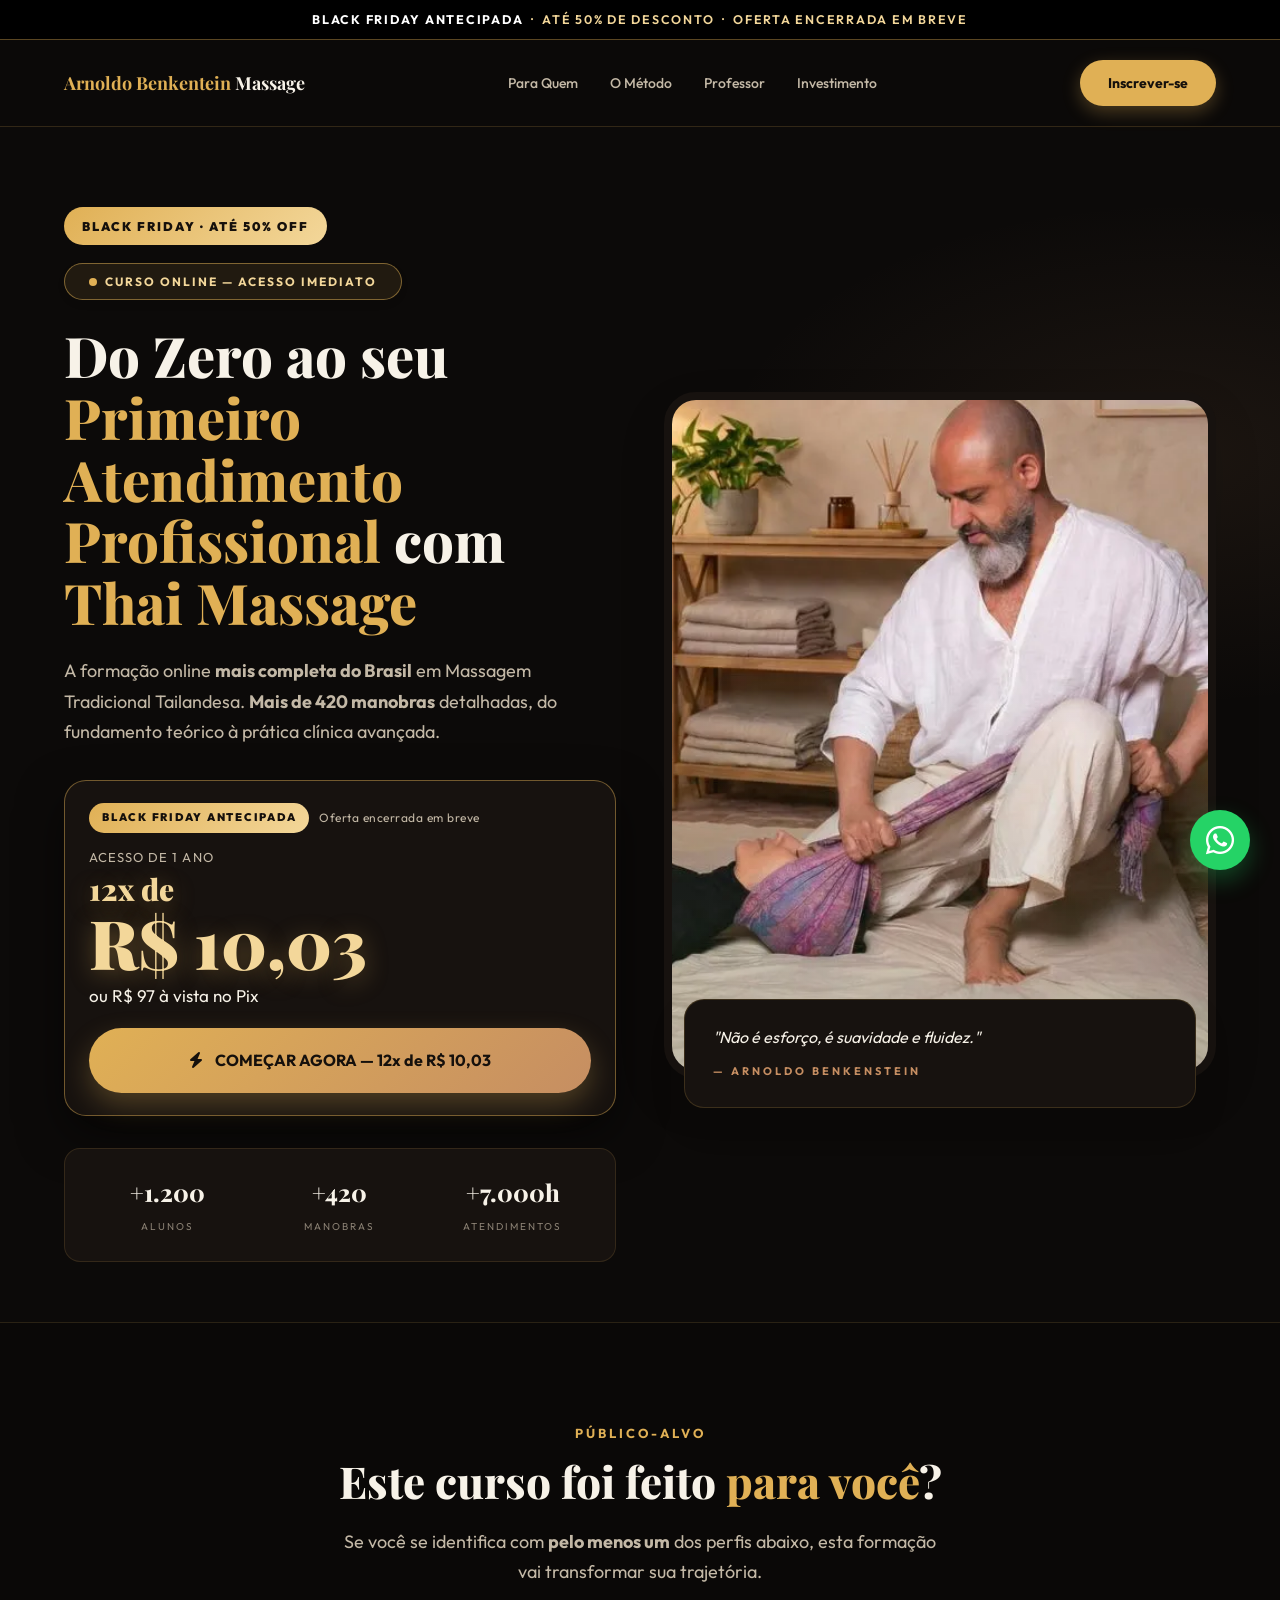
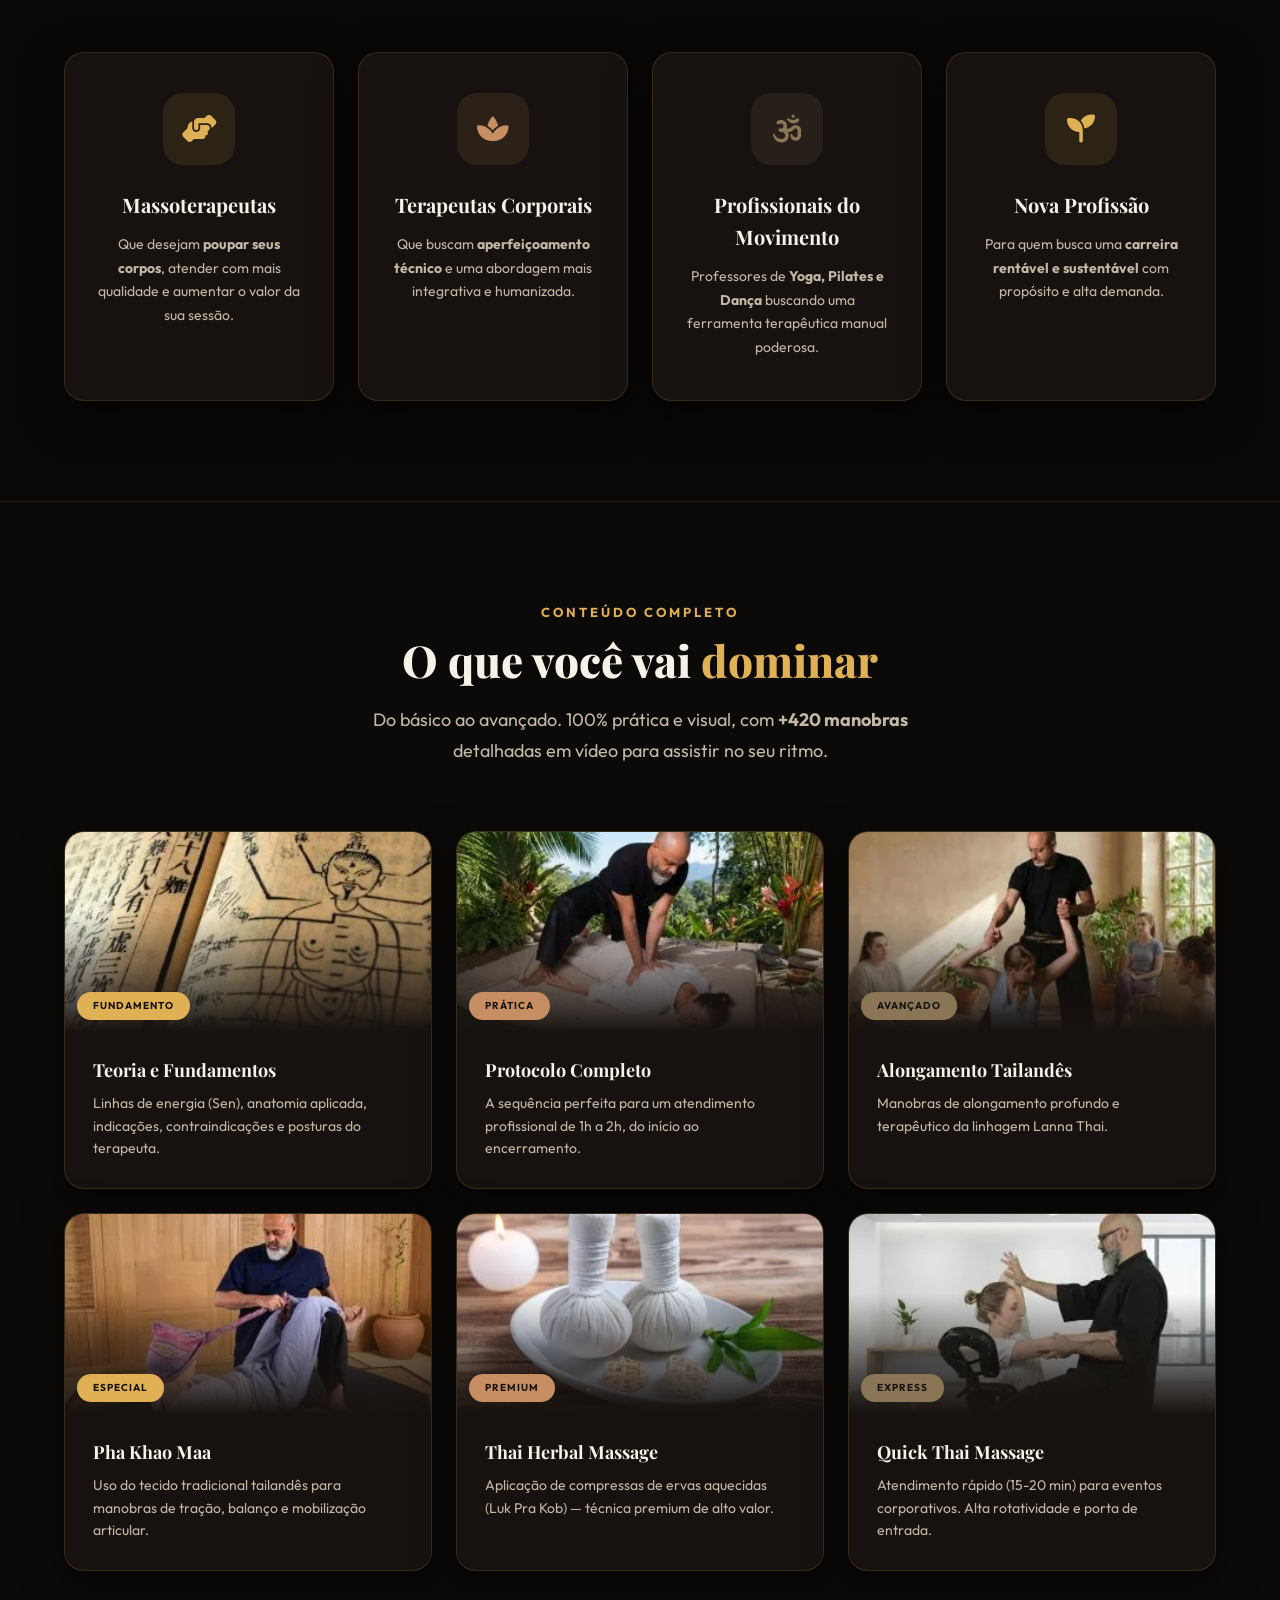
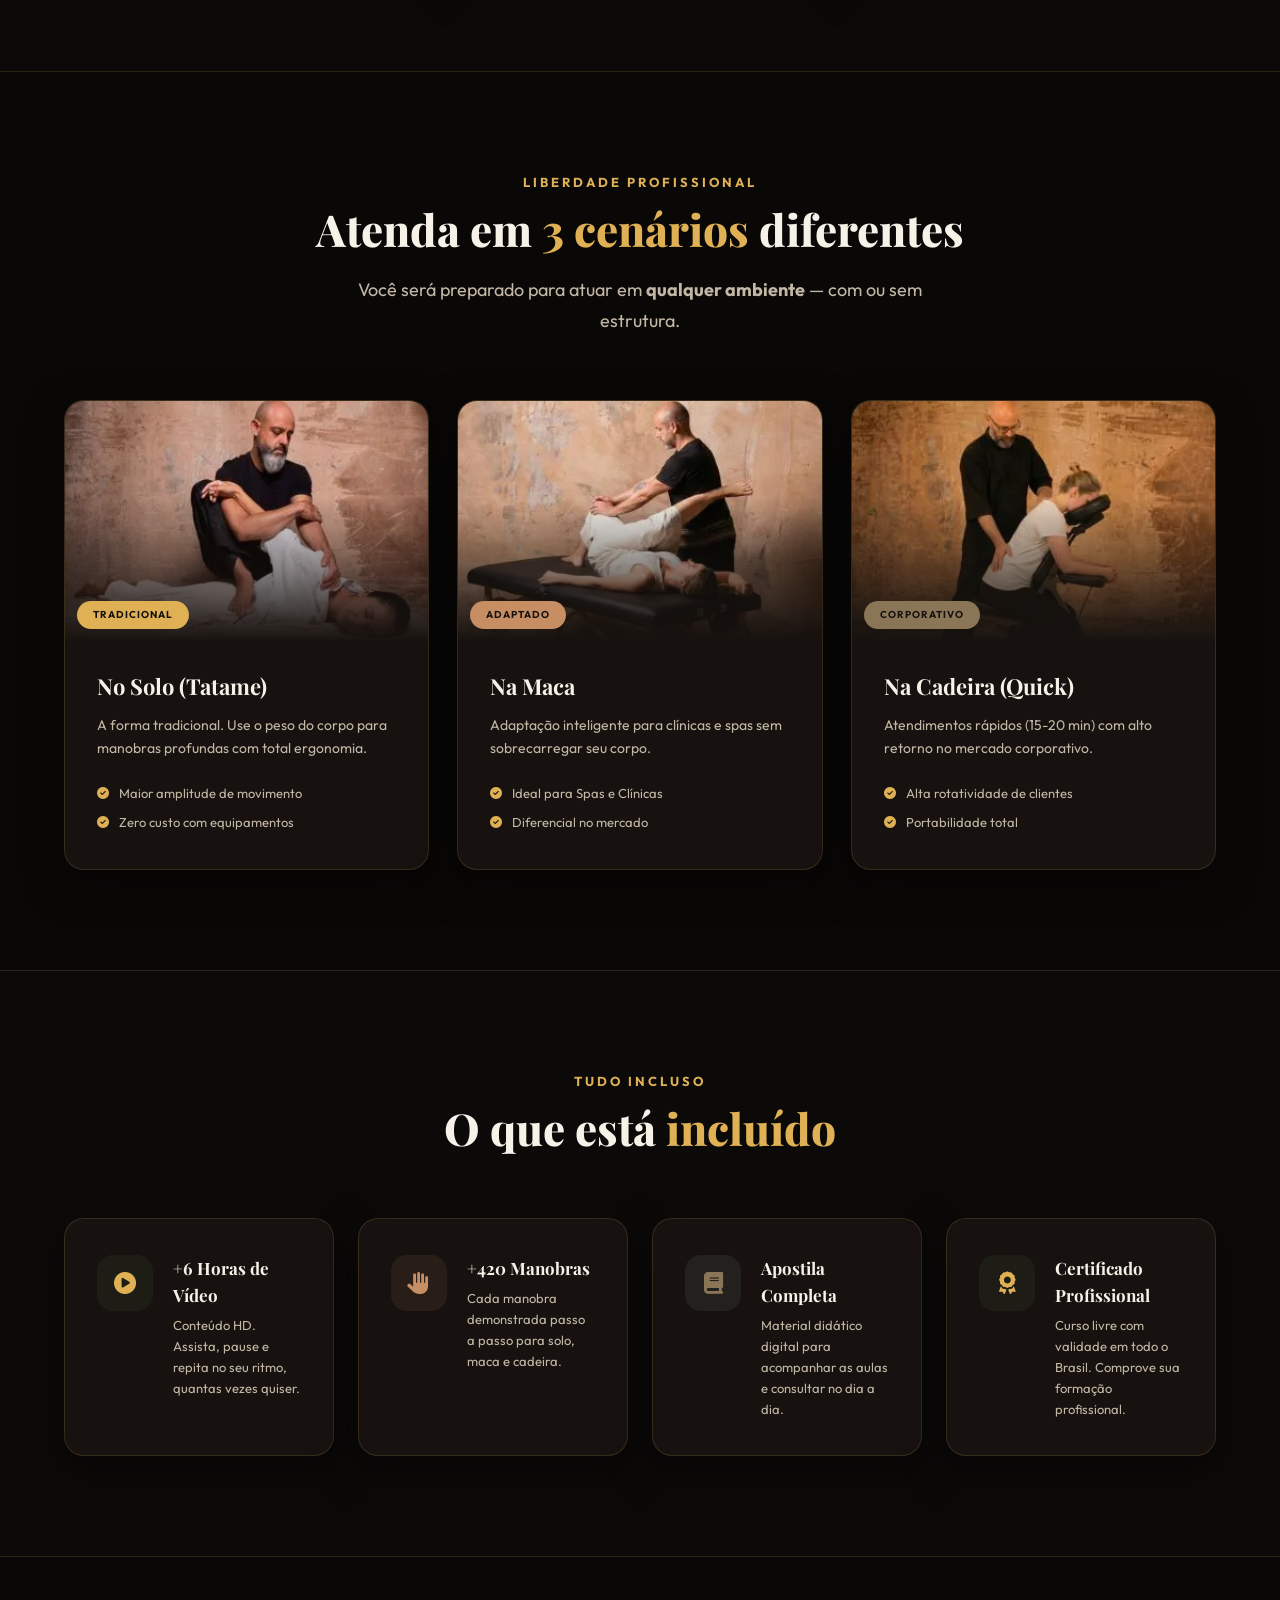
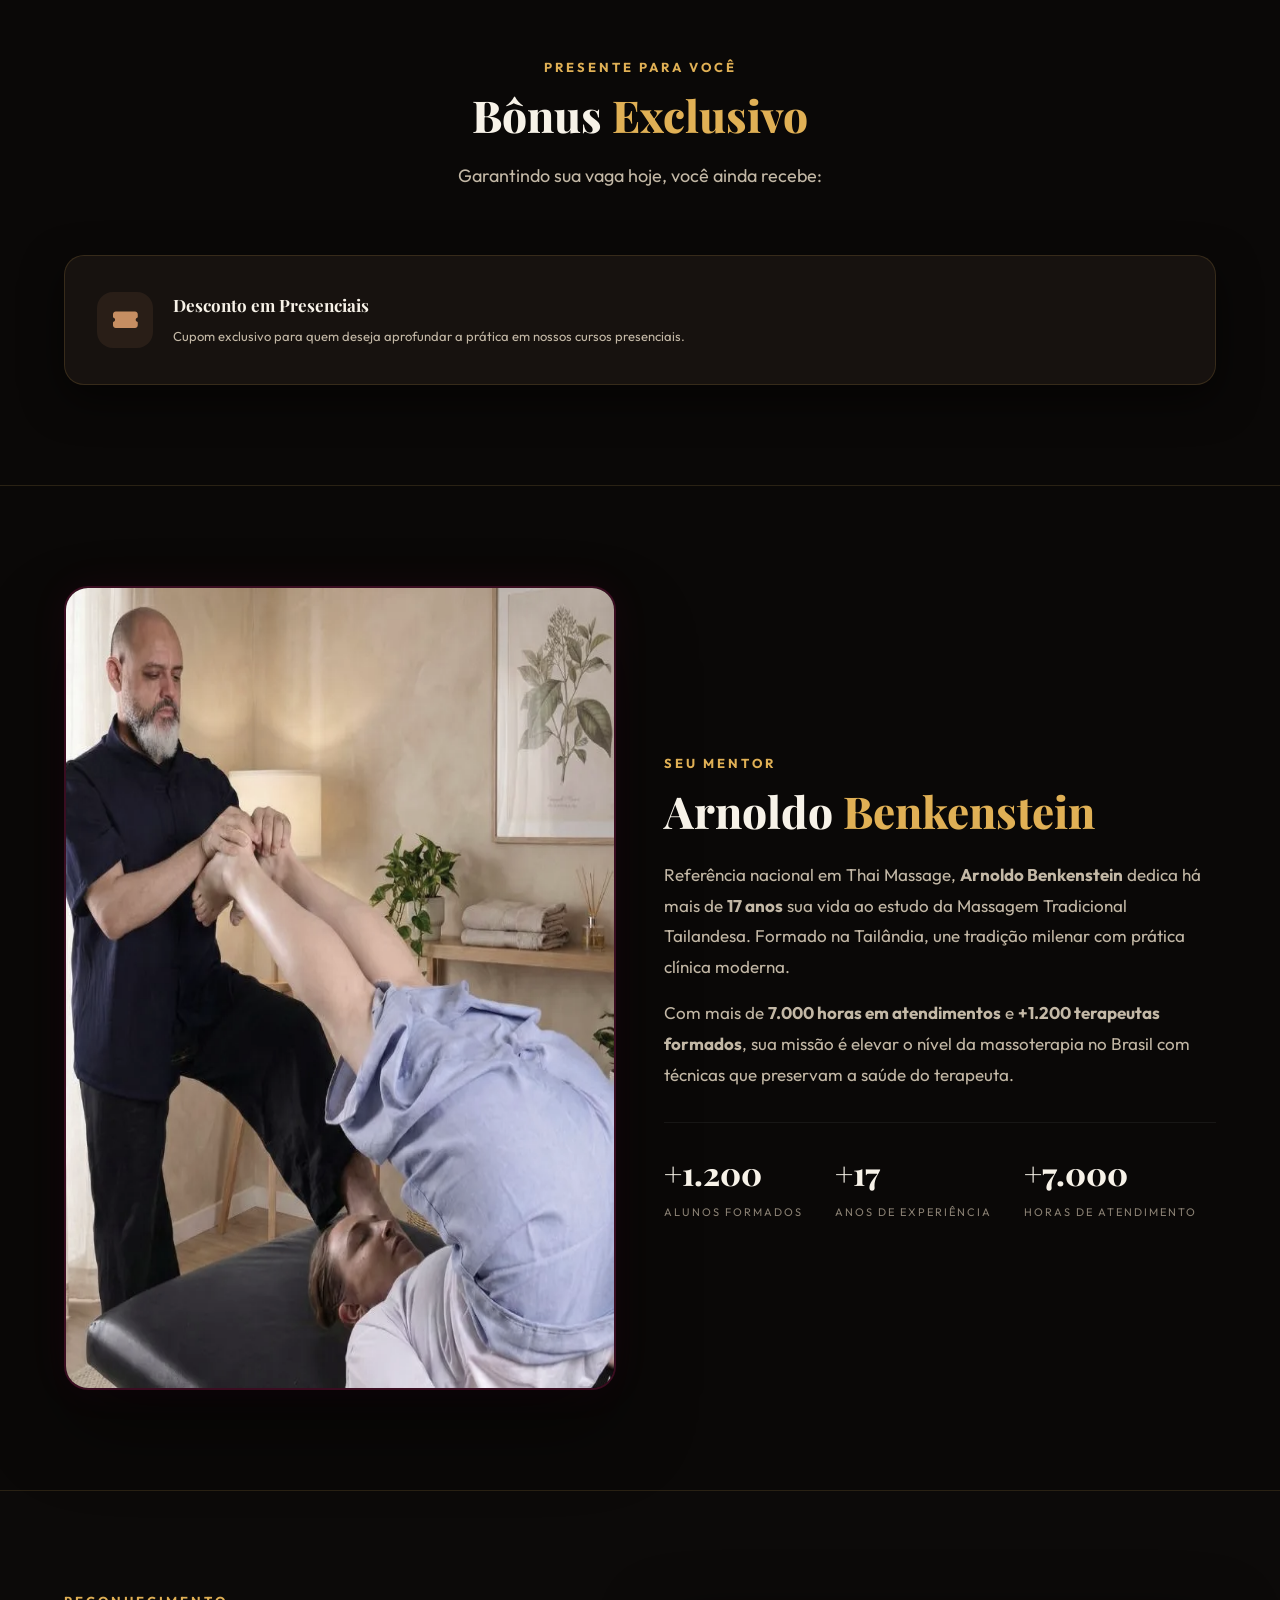
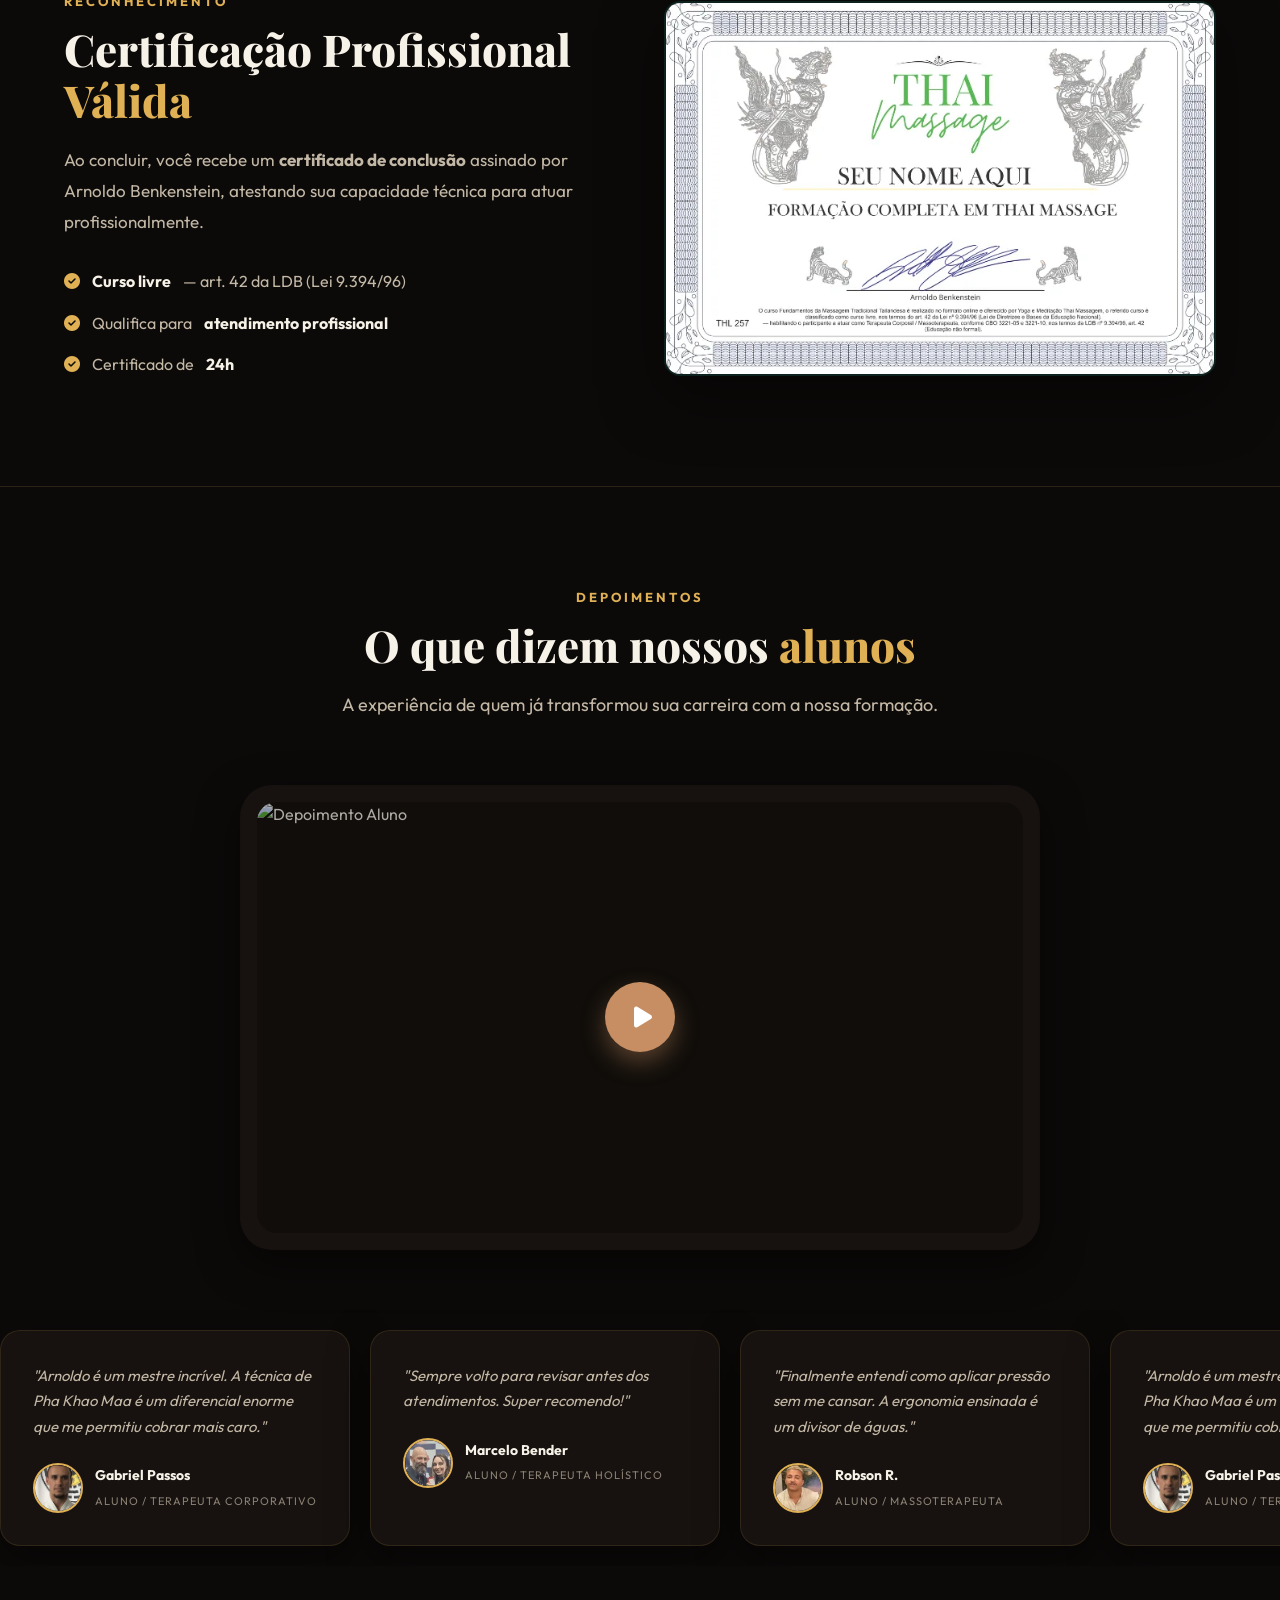
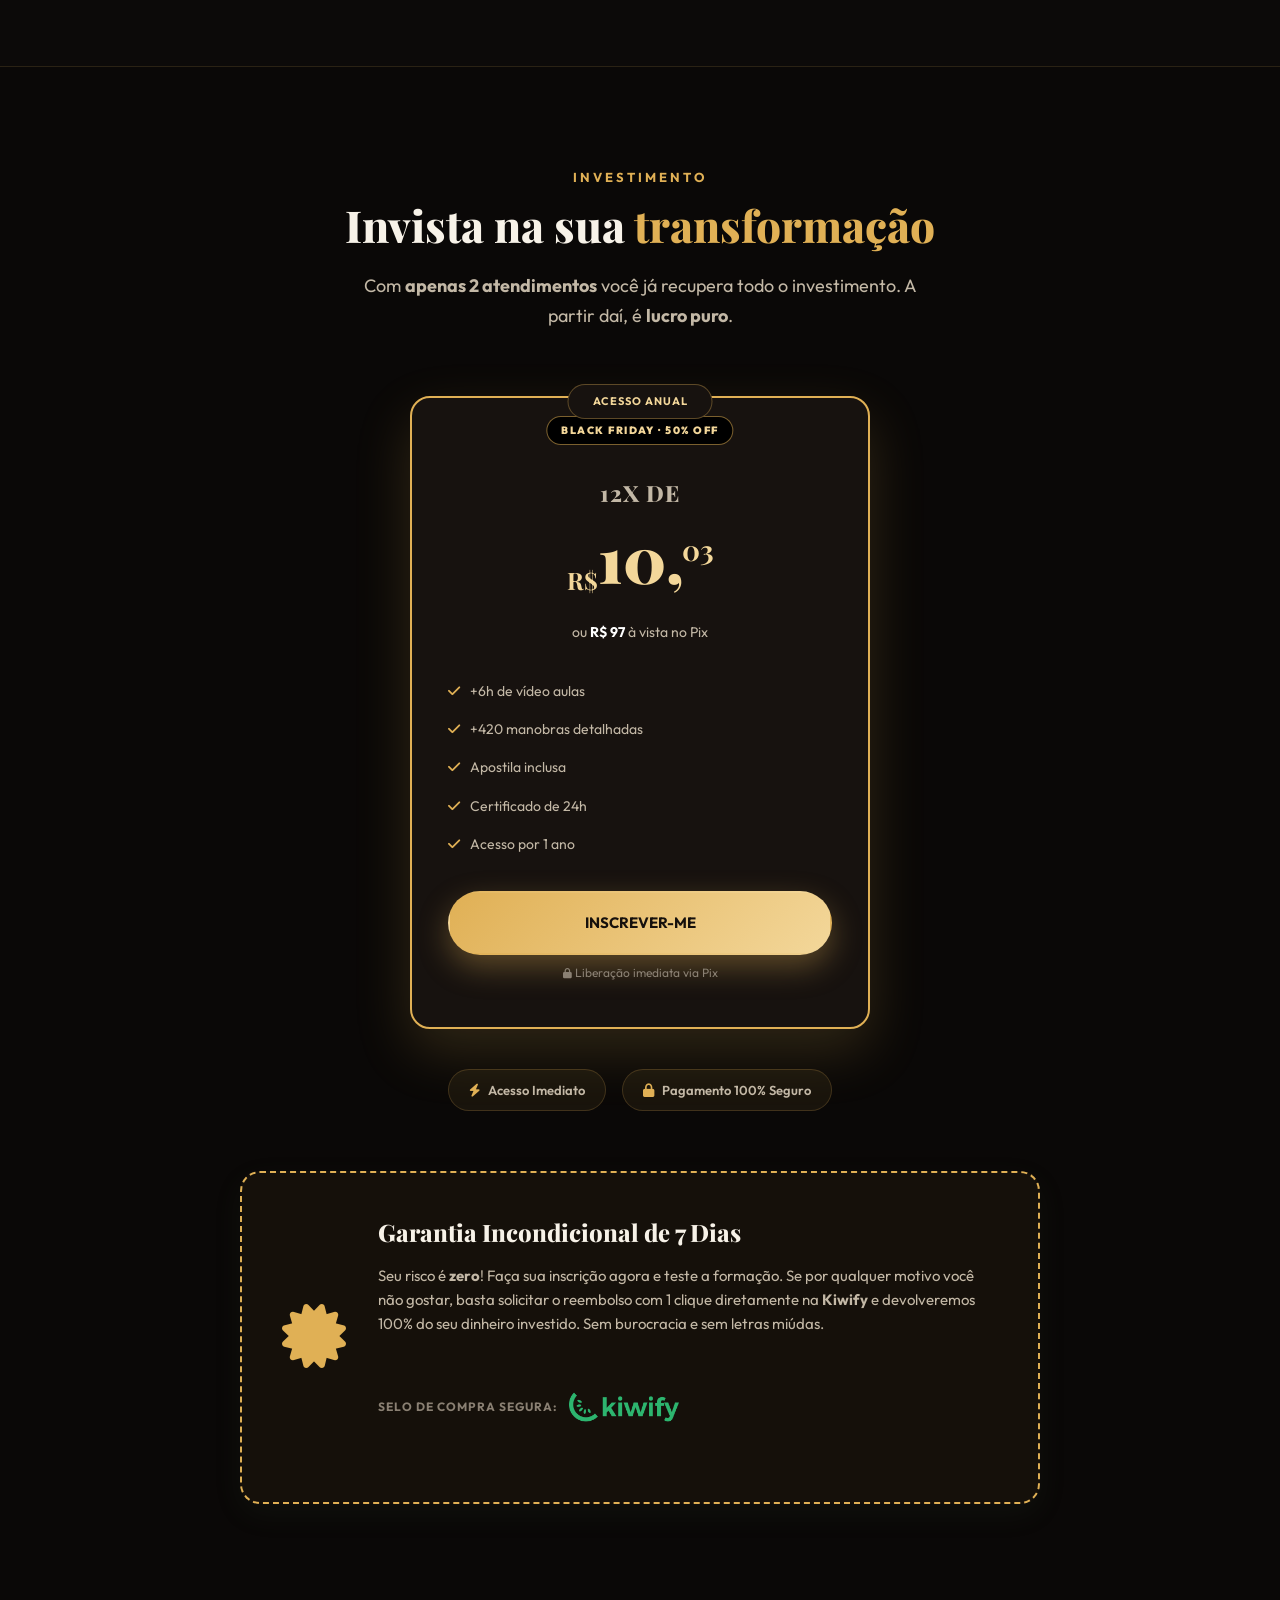
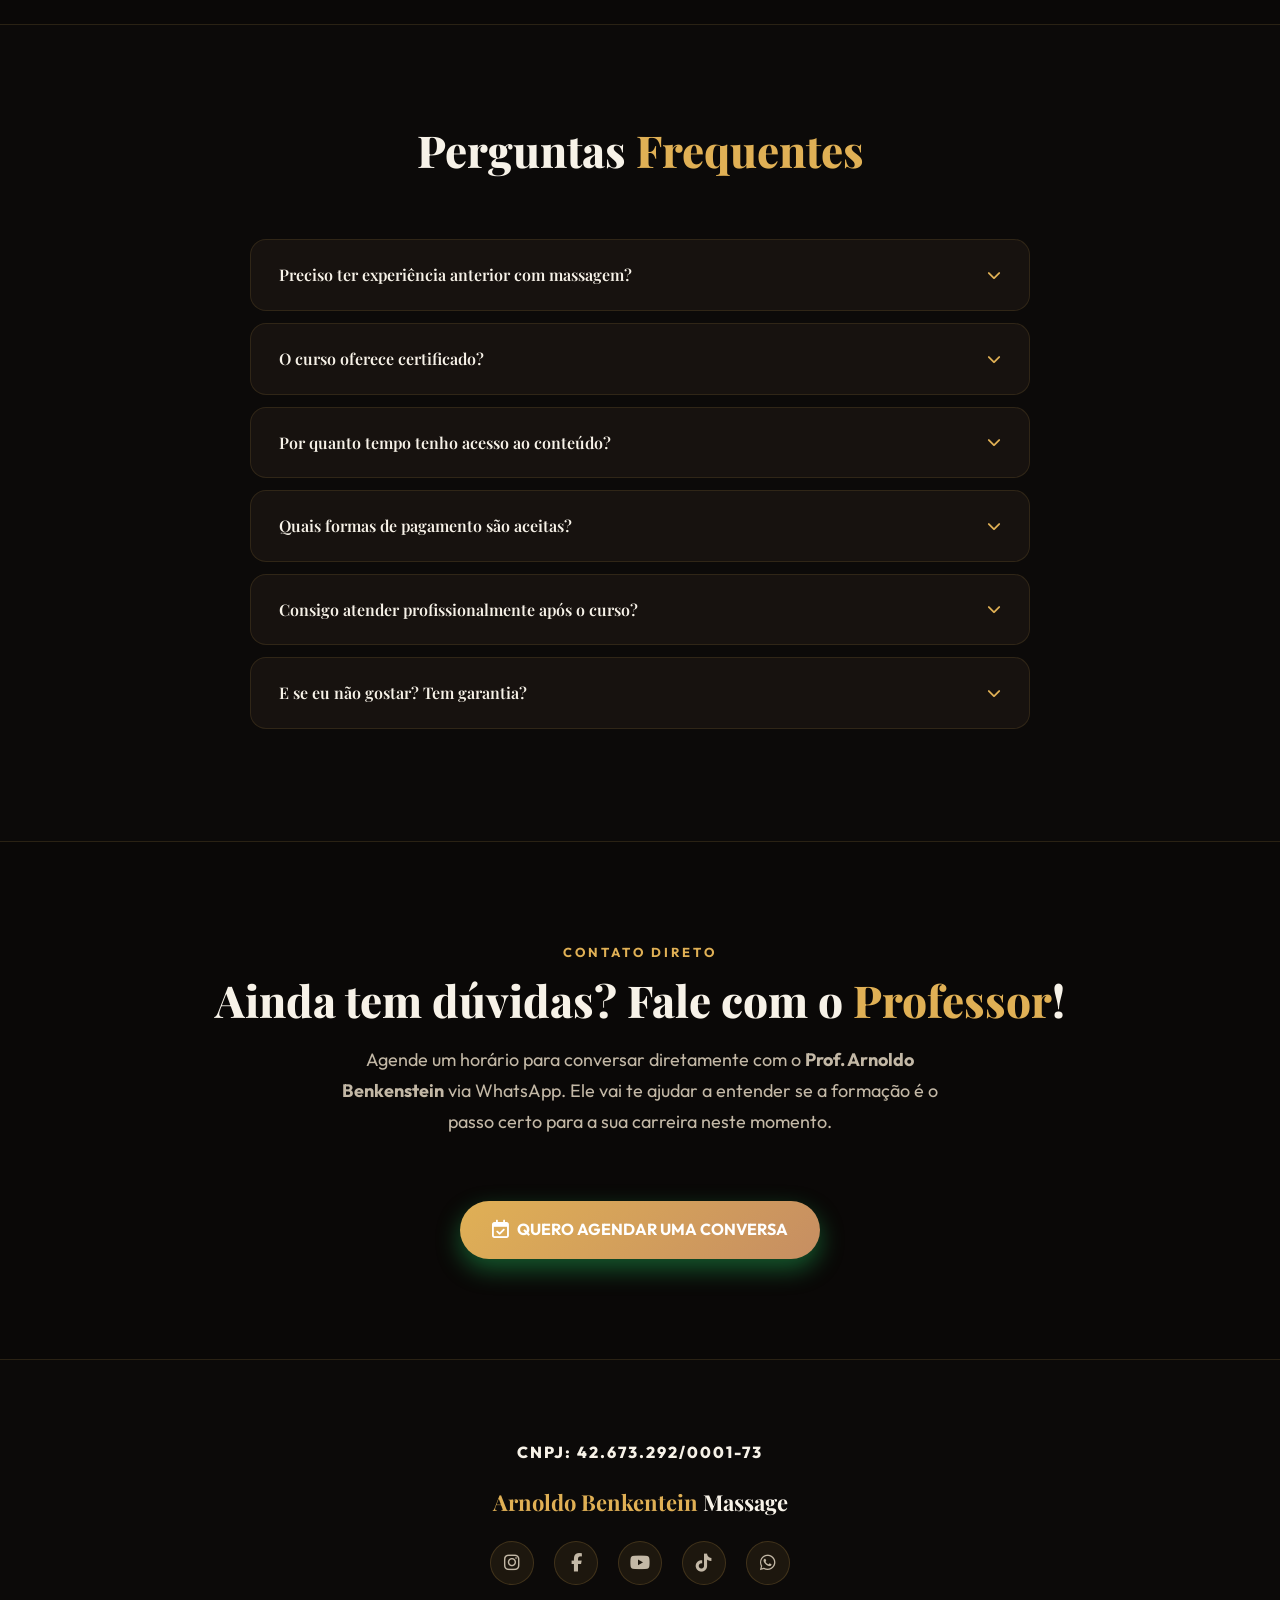
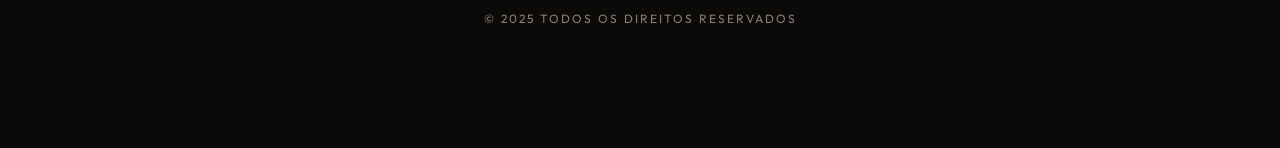
==== index.html @ 00478cd7 "Teste A/B do topo: metade vê o vídeo 03, metade a foto (sck no checkout) Co-Authored-By: Claude Opus" ====
<!DOCTYPE html>
<html lang="pt-BR">

<head>
    <meta charset="UTF-8">
    <meta name="viewport" content="width=device-width, initial-scale=1.0">
    <link rel="preconnect" href="https://fonts.googleapis.com">
    <link rel="preconnect" href="https://fonts.gstatic.com" crossorigin>
    <link rel="preload" as="style"
        href="https://fonts.googleapis.com/css2?family=Outfit:wght@400;500;600;700;800;900&family=Playfair+Display:ital,wght@0,400;0,700;0,900;1,400&display=swap">
    <link rel="stylesheet"
        href="https://fonts.googleapis.com/css2?family=Outfit:wght@400;500;600;700;800;900&family=Playfair+Display:ital,wght@0,400;0,700;0,900;1,400&display=swap"
        media="print" onload="this.media='all'">
    <noscript>
        <link rel="stylesheet"
            href="https://fonts.googleapis.com/css2?family=Outfit:wght@400;500;600;700;800;900&family=Playfair+Display:ital,wght@0,400;0,700;0,900;1,400&display=swap">
    </noscript>
    <link rel="preconnect" href="https://www.google-analytics.com">
    <link rel="dns-prefetch" href="https://www.google-analytics.com">
    <link rel="preconnect" href="https://www.googletagmanager.com">
    <link rel="dns-prefetch" href="https://www.googletagmanager.com">
    <link rel="preconnect" href="https://connect.facebook.net">
    <link rel="dns-prefetch" href="https://connect.facebook.net">
    <script>
        function loadTracking() {
            if (window.trackingLoaded) return;
            
            // Ignorar robôs de teste de performance
            var isBot = /Lighthouse|Chrome-Lighthouse|SpeedInsights/i.test(navigator.userAgent);
            if (isBot) return;

            window.trackingLoaded = true;

            // GA4
            var gtagScript = document.createElement('script');
            gtagScript.async = true;
            gtagScript.src = "https://www.googletagmanager.com/gtag/js?id=G-TVHJNN7VBK";
            document.head.appendChild(gtagScript);

            window.dataLayer = window.dataLayer || [];
            function gtag() { dataLayer.push(arguments); }
            gtag('js', new Date());
            gtag('config', 'G-TVHJNN7VBK');

            // Meta Pixel
            !function (f, b, e, v, n, t, s) { if (f.fbq) return; n = f.fbq = function () { n.callMethod ? n.callMethod.apply(n, arguments) : n.queue.push(arguments) }; if (!f._fbq) f._fbq = n; n.push = n; n.loaded = !0; n.version = '2.0'; n.queue = []; t = b.createElement(e); t.async = !0; t.src = v; s = b.getElementsByTagName(e)[0]; s.parentNode.insertBefore(t, s) }(window, document, 'script', 'https://connect.facebook.net/en_US/fbevents.js');
            fbq('init', '915022613519555');
            fbq('track', 'PageView');

            // Clean up listeners
            window.removeEventListener('scroll', loadTracking);
            window.removeEventListener('mousemove', loadTracking);
            window.removeEventListener('touchstart', loadTracking);
        }

        // Registrar listeners apenas se não for robô
        var isBot = /Lighthouse|Chrome-Lighthouse|SpeedInsights/i.test(navigator.userAgent);
        if (!isBot) {
            window.addEventListener('scroll', loadTracking, { passive: true });
            window.addEventListener('mousemove', loadTracking, { passive: true });
            window.addEventListener('touchstart', loadTracking, { passive: true });
        }
    </script>
    <noscript><img height="1" width="1" style="display:none"
            src="https://www.facebook.com/tr?id=915022613519555&ev=PageView&noscript=1" alt="Meta Pixel" /></noscript>
    <meta http-equiv="Cache-Control" content="max-age=31536000, public">
    <meta http-equiv="Pragma" content="cache">
    <meta name="description"
        content="Aprenda Thai Massage com Arnoldo Benkenstein, terapeuta com mais de 17 anos de experiência. Curso completo, 12x de R$ 10,03. Inscreva-se!">
    <meta property="og:title" content="Arnoldo Benkentein Massage do Básico ao Avançado" />
    <meta property="og:description"
        content="Formação online completa. Mais de 420 manobras detalhadas. Certificado de curso livre de 24h." />
    <meta property="og:image" content="./images/formacao-thai-massage-completa.jpg" />
    <meta property="og:type" content="website" />
    <title>Formação Completa em Thai Massage | Arnoldo Benkenstein</title>
    <link rel="canonical" href="https://formacaocompleta.massagemthai.com.br/">
    <link rel="icon" type="image/png" href="./images/favicon-thai-massage.webp">
    <link rel="preload" as="image" href="./images/curso-thai-massage-hero.webp" fetchpriority="high">
    <link rel="preload" as="style" href="https://cdnjs.cloudflare.com/ajax/libs/font-awesome/6.5.1/css/all.min.css">
    <link rel="stylesheet" href="https://cdnjs.cloudflare.com/ajax/libs/font-awesome/6.5.1/css/all.min.css" media="print" onload="this.media='all'" />
    <noscript>
        <link rel="stylesheet" href="https://cdnjs.cloudflare.com/ajax/libs/font-awesome/6.5.1/css/all.min.css" />
    </noscript>
    <style>
        /* Simulator styles */
        .simulator-box {
            display: flex;
            flex-direction: column;
            gap: 32px;
            background: var(--bg-card);
            border: 1px solid rgba(0,0,0,0.03);
            border-radius: var(--radius-lg);
            padding: 48px;
            box-shadow: var(--shadow-soft);
            max-width: 1000px;
            margin: 0 auto;
        }
        @media(min-width:768px) {
            .simulator-box {
                flex-direction: row;
                align-items: stretch;
            }
        }
        .sim-controls {
            flex: 1.2;
            display: flex;
            flex-direction: column;
            gap: 32px;
            justify-content: center;
        }
        .sim-group {
            display: flex;
            flex-direction: column;
            gap: 12px;
        }
        .sim-label-row {
            display: flex;
            justify-content: space-between;
            align-items: center;
            font-weight: 700;
            font-size: 15px;
            color: var(--text-main);
        }
        .sim-label-row span:first-child {
            margin-right: auto;
        }
        .sim-value-badge {
            padding: 6px 16px;
            border-radius: 50px;
            font-size: 13px;
            font-weight: 700;
            background: rgba(91,124,83,0.06);
            color: var(--primary);
            border: 1px solid rgba(91,124,83,0.1);
        }
        .sim-slider {
            width: 100%;
            height: 6px;
            background: rgba(91,124,83,0.1);
            border-radius: 10px;
            outline: none;
            appearance: none;
            cursor: pointer;
        }
        .sim-slider::-webkit-slider-thumb {
            appearance: none;
            width: 24px;
            height: 24px;
            border-radius: 50%;
            background: var(--secondary);
            box-shadow: 0 4px 10px rgba(198,142,98,0.3);
            transition: transform 0.2s;
        }
        .sim-slider::-webkit-slider-thumb:hover {
            transform: scale(1.15);
        }
        .sim-results {
            flex: 1;
            background: rgba(91,124,83,0.03);
            border: 1px solid rgba(91,124,83,0.06);
            border-radius: var(--radius-md);
            padding: 36px;
            display: flex;
            flex-direction: column;
            justify-content: center;
            text-align: center;
            position: relative;
        }
        .sim-res-title {
            font-size: 12px;
            font-weight: 700;
            letter-spacing: 2px;
            text-transform: uppercase;
            color: var(--text-secondary);
            margin-bottom: 8px;
        }
        .sim-res-val {
            font-family: var(--font-accent);
            font-size: clamp(36px, 5vw, 52px);
            font-weight: 900;
            color: var(--text-main);
            margin-bottom: 12px;
        }
        .sim-payback-box {
            background: rgba(0,200,83,0.08);
            border: 1px dashed #00C853;
            border-radius: 12px;
            padding: 16px;
            font-size: 13px;
            color: #1b5e20;
            line-height: 1.5;
            margin-top: 12px;
            text-align: left;
        }
        .sim-payback-box strong {
            color: #1b5e20;
            font-weight: 800;
        }
        .sim-parcela {
            display: block;
            font-family: var(--font-accent);
            font-size: 34px;
            font-weight: 900;
            line-height: 1.1;
            color: #E0B055;
            margin: 4px 0 2px;
        }
        .sim-avista {
            display: block;
            font-size: 15px;
            margin-bottom: 10px;
        }
        .sim-res-note {
            font-size: 12px;
            color: var(--text-muted);
            margin-top: 16px;
        }
    </style>
    <style>*,*::before,*::after{margin:0;padding:0;box-sizing:border-box}#video-placeholder:hover .play-button-overlay{background:rgba(0,0,0,0.1) !important}#video-placeholder:hover .play-button-overlay div{transform:scale(1.1) !important}:root{--bg-body:#fdfbf7;--bg-card:#ffffff;--bg-card-hover:#f9f6f0;--primary:#5b7c53;--secondary:#c68e62;--accent:#8da399;--text-main:#2d3436;--text-secondary:#636e72;--text-muted:#b2bec3;--white:#ffffff;--shadow-soft:0 10px 30px rgba(91,124,83,0.08);--font-main:'Outfit',sans-serif;--font-accent:'Playfair Display',serif;--radius-lg:32px;--radius-md:20px;--neon-teal:var(--primary);--neon-magenta:var(--secondary)}html{scroll-behavior:smooth}body{font-family:var(--font-main);background:var(--bg-body);color:var(--text-main);overflow-x:hidden;line-height:1.6}.container{max-width:1200px;margin:0 auto;padding:0 24px}.gradient-text{color:var(--primary)}.glass{background:var(--bg-card);border:1px solid rgba(0,0,0,0.03);border-radius:var(--radius-md);transition:all 0.4s cubic-bezier(0.4,0,0.2,1);box-shadow:var(--shadow-soft)}.glass:hover{border-color:var(--primary);transform:translateY(-4px);box-shadow:0 15px 40px rgba(91,124,83,0.12)}.reveal{opacity:0;transform:translateY(40px);transition:all 0.8s cubic-bezier(0.4,0,0.2,1)}.reveal.visible{opacity:1;transform:translateY(0)}.sticky-header{position:sticky;top:0;z-index:100;width:100%}.top-bar{background:var(--primary);padding:8px 16px;text-align:center;font-size:12px;font-weight:600;letter-spacing:1px;text-transform:uppercase;color:#fff}.navbar{background:rgba(253,251,247,0.9);backdrop-filter:blur(10px);border-bottom:1px solid rgba(0,0,0,0.05);padding:20px 0}.navbar .container{display:flex;align-items:center;justify-content:space-between}.nav-logo{font-family:var(--font-accent);font-weight:700;font-size:18px}.nav-links{display:none;gap:32px;font-size:14px;font-weight:500}.nav-links a{color:var(--text-secondary);text-decoration:none;transition:color 0.3s}.nav-links a:hover{color:var(--neon-teal)}.nav-cta{display:none;padding:12px 28px;border-radius:50px;font-weight:700;font-size:14px;background:var(--primary);color:#fff;text-decoration:none;transition:all 0.3s;box-shadow:0 4px 15px rgba(91,124,83,0.2)}.nav-cta:hover{transform:scale(1.05);background:var(--secondary);box-shadow:0 6px 20px rgba(198,142,98,0.3)}.hero{position:relative;padding:80px 0 60px;overflow:hidden;min-height:90vh;display:flex;align-items:center}.hero-grid{display:grid;grid-template-columns:1fr;gap:48px;align-items:center}.hero-badge{display:inline-flex;align-items:center;gap:8px;padding:8px 24px;border-radius:50px;background:var(--white);border:1px solid rgba(91,124,83,0.1);font-size:12px;font-weight:700;color:var(--primary);letter-spacing:2px;text-transform:uppercase;margin-bottom:24px;box-shadow:0 4px 12px rgba(0,0,0,0.03)}.hero-badge .dot{width:8px;height:8px;border-radius:50%;background:var(--primary);animation:pulse-zen 2s infinite}@keyframes pulse-zen{0%,100%{opacity:1;transform:scale(1)}50%{opacity:0.5;transform:scale(1.2)}}.hero h1{font-family:var(--font-accent);font-size:clamp(32px,5vw,56px);font-weight:800;line-height:1.1;margin-bottom:24px}.hero p{font-size:18px;color:var(--text-secondary);max-width:520px;line-height:1.7;margin-bottom:32px}.hero-img-wrapper{position:relative}.hero-img-frame{position:relative;border-radius:var(--radius-lg);overflow:hidden;border:8px solid var(--white);box-shadow:0 20px 50px rgba(0,0,0,0.1)}.hero-img-frame img{width:100%;height:100%;object-fit:cover;aspect-ratio:4/5;display:block}.hero-img-frame::after{content:'';position:absolute;inset:0;background:linear-gradient(to top,rgba(91,124,83,0.2) 0%,transparent 60%)}.hero-quote{position:absolute;bottom:-30px;left:20px;right:20px;z-index:10;background:var(--white);border:1px solid rgba(0,0,0,0.05);border-radius:var(--radius-md);padding:24px 28px;box-shadow:0 15px 40px rgba(0,0,0,0.08)}.hero-quote p{font-style:italic;font-size:16px;color:var(--text-primary);margin-bottom:6px;max-width:unset}.hero-quote span{font-size:11px;letter-spacing:3px;text-transform:uppercase;color:var(--neon-magenta);font-weight:700}.hero-stats{display:grid;grid-template-columns:repeat(3,1fr);gap:16px;padding:24px;background:var(--bg-card);border-radius:16px;border:1px solid rgba(255,255,255,0.05)}.hero-stat{text-align:center}.hero-stat strong{font-family:var(--font-accent);font-size:24px;font-weight:800;display:block}.hero-stat span{font-size:10px;text-transform:uppercase;letter-spacing:2px;color:var(--text-muted)}.cta-btn{display:inline-flex;align-items:center;gap:12px;padding:20px 40px;border-radius:60px;font-weight:700;font-size:16px;background:var(--secondary);color:var(--white);text-decoration:none;transition:all 0.4s;position:relative;overflow:hidden;box-shadow:0 10px 25px rgba(198,142,98,0.3)}.cta-btn:hover{transform:translateY(-3px);background:#b57a4d;box-shadow:0 15px 35px rgba(198,142,98,0.4)}.cta-btn-secondary{display:inline-flex;align-items:center;gap:10px;padding:18px 36px;border-radius:60px;font-weight:700;font-size:15px;background:transparent;color:var(--primary);border:2px solid var(--primary);text-decoration:none;transition:all 0.3s}.cta-btn-secondary:hover{background:rgba(91,124,83,0.05);transform:translateY(-2px)}.section{padding:100px 0;position:relative}.section-label{font-size:13px;font-weight:700;letter-spacing:3px;text-transform:uppercase;color:var(--primary);margin-bottom:12px;display:block}.section-title{font-family:var(--font-accent);font-size:clamp(28px,4vw,44px);font-weight:800;line-height:1.15;margin-bottom:20px}.section-subtitle{font-size:18px;color:var(--text-secondary);max-width:600px;line-height:1.7}.section-header{text-align:center;margin-bottom:64px}.section-header .section-subtitle{margin:0 auto}.audience-grid{display:grid;grid-template-columns:repeat(auto-fit,minmax(250px,1fr));gap:24px}.audience-card{padding:40px 32px;text-align:center;cursor:default}.audience-icon{width:72px;height:72px;border-radius:20px;margin:0 auto 24px;display:flex;align-items:center;justify-content:center;font-size:28px;position:relative;overflow:hidden}.audience-icon i,.audience-icon svg{width:28px;height:28px;display:flex;align-items:center;justify-content:center}.audience-icon.teal{background:rgba(91,124,83,0.08);color:var(--primary)}.audience-icon.magenta{background:rgba(198,142,98,0.08);color:var(--secondary)}.audience-icon.purple{background:rgba(141,163,153,0.08);color:var(--accent)}.audience-icon.blue{background:rgba(91,124,83,0.08);color:var(--primary)}.audience-card h3{font-family:var(--font-accent);font-size:20px;font-weight:700;margin-bottom:12px}.audience-card p{font-size:14px;color:var(--text-secondary);line-height:1.7}.module-grid{display:grid;grid-template-columns:repeat(auto-fit,minmax(300px,1fr));gap:24px}.module-card{overflow:hidden;padding:0;cursor:default}.module-img{height:200px;overflow:hidden;position:relative}.module-img img{width:100%;height:100%;object-fit:cover;transition:transform 0.6s}.module-card:hover .module-img img{transform:scale(1.1)}.module-img::after{content:'';position:absolute;inset:0;background:linear-gradient(to top,var(--bg-card),transparent 60%)}.module-body{padding:24px 28px 28px}.module-body h3{font-family:var(--font-accent);font-size:18px;font-weight:700;margin-bottom:8px}.module-body p{font-size:14px;color:var(--text-secondary);line-height:1.6}.module-tag{position:absolute;bottom:12px;left:12px;z-index:5;padding:6px 16px;border-radius:50px;font-size:10px;font-weight:700;letter-spacing:1px;text-transform:uppercase}.tag-teal{background:var(--primary);color:var(--white)}.tag-magenta{background:var(--secondary);color:var(--white)}.tag-blue{background:var(--accent);color:var(--white)}.forma-grid{display:grid;grid-template-columns:repeat(auto-fit,minmax(300px,1fr));gap:28px}.forma-card{overflow:hidden;padding:0;position:relative}.forma-img{height:240px;overflow:hidden;position:relative}.forma-img img{width:100%;height:100%;object-fit:cover;transition:transform 0.7s}.forma-card:hover .forma-img img{transform:scale(1.12)}.forma-img::after{content:'';position:absolute;inset:0;background:linear-gradient(to top,var(--bg-card) 10%,transparent 70%)}.forma-content{padding:28px 32px 32px}.forma-content h3{font-family:var(--font-accent);font-size:22px;font-weight:700;margin-bottom:10px}.forma-content p{font-size:14px;color:var(--text-secondary);margin-bottom:20px;line-height:1.6}.forma-checks{list-style:none}.forma-checks li{display:flex;align-items:center;gap:10px;font-size:13px;color:var(--text-secondary);padding:4px 0}.forma-checks li i{color:var(--primary);font-size:12px}.deliverable-grid{display:grid;grid-template-columns:repeat(auto-fit,minmax(260px,1fr));gap:24px}.deliverable-card{padding:36px 32px;display:flex;align-items:flex-start;gap:20px}.deliverable-icon{width:56px;height:56px;border-radius:16px;flex-shrink:0;display:flex;align-items:center;justify-content:center;font-size:22px}.deliverable-card h3{font-family:var(--font-accent);font-size:17px;font-weight:700;margin-bottom:6px}.deliverable-card p{font-size:13px;color:var(--text-secondary);line-height:1.6}.professor-grid{display:grid;grid-template-columns:1fr;gap:48px;align-items:center}.professor-img{position:relative;border-radius:24px;overflow:hidden;border:2px solid rgba(247,37,133,0.2);box-shadow:0 40px 80px rgba(0,0,0,0.4),0 0 40px rgba(247,37,133,0.06)}.professor-img img{width:100%;display:block;filter:grayscale(30%);transition:filter 0.6s}.professor-img:hover img{filter:grayscale(0%)}.professor-stats{display:flex;flex-wrap:wrap;gap:32px;padding-top:24px;border-top:1px solid rgba(255,255,255,0.06);margin-top:32px}.professor-stat strong{font-family:var(--font-accent);font-size:32px;font-weight:800;display:block}.professor-stat span{font-size:11px;text-transform:uppercase;letter-spacing:2px;color:var(--text-muted)}.cert-grid{display:grid;grid-template-columns:1fr;gap:48px;align-items:center}.cert-img{border-radius:16px;overflow:hidden;box-shadow:0 20px 60px rgba(0,0,0,0.5);border:2px solid rgba(0,245,212,0.1)}.cert-img img{max-width:100%;height:auto;object-fit:contain;display:block}.check-list{list-style:none;margin-top:24px}.check-list li{display:flex;align-items:flex-start;gap:12px;padding:8px 0;font-size:16px;color:var(--text-secondary)}.check-list li i{color:var(--primary);margin-top:4px}.check-list li strong{color:var(--text-main)}.pricing-grid{display:grid;grid-template-columns:1fr;gap:32px;max-width:900px;margin:0 auto}.price-card{padding:40px 36px;text-align:center;position:relative}.price-card.featured{border:2px solid var(--primary);background:var(--white);box-shadow:0 20px 50px rgba(91,124,83,0.15)}.price-card.premium{border:2px solid var(--secondary);background:var(--white);box-shadow:0 20px 50px rgba(198,142,98,0.15)}.price-badge{position:absolute;top:-14px;left:50%;transform:translateX(-50%);padding:8px 24px;border-radius:50px;font-size:11px;font-weight:700;letter-spacing:1px;text-transform:uppercase;white-space:nowrap}.price-badge.primary{background:var(--primary);color:var(--white)}.price-badge.secondary{background:var(--white);border:1px solid rgba(0,0,0,0.05);color:var(--text-secondary)}.price-badge.premium{background:linear-gradient(135deg,var(--secondary),#a36d44);color:var(--white)}.price-value{font-family:var(--font-accent);margin:24px 0 12px}.price-value .installments{display:block;font-size:14px;font-weight:700;color:var(--text-secondary);text-transform:uppercase;letter-spacing:1px;margin-bottom:-5px}.price-value .currency{font-size:24px;font-weight:700;vertical-align:middle}.price-value .amount{font-size:64px;font-weight:900}.price-value .cents{font-size:28px;vertical-align:super;margin-left:-2px;font-weight:700}.price-card p{font-size:14px;color:var(--text-secondary);margin-bottom:4px}.price-list{list-style:none;text-align:left;margin:28px 0}.price-list li{display:flex;align-items:center;gap:10px;padding:8px 0;font-size:14px;color:var(--text-secondary)}.price-list li i{color:var(--primary)}.price-list li strong{color:var(--text-main);font-weight:600}.price-trust{display:flex;flex-wrap:wrap;justify-content:center;gap:16px;margin-top:40px}.trust-pill{display:flex;align-items:center;gap:8px;padding:10px 20px;background:rgba(0,0,0,0.03);border:1px solid rgba(0,0,0,0.05);border-radius:50px;font-size:13px;font-weight:600;color:var(--text-secondary)}.trust-pill i{color:var(--primary)}.kiwify-logo{height:60px;width:auto;vertical-align:middle;margin-left:8px}.kiwify-logo-box{display:flex;flex-direction:column;align-items:center;gap:16px;margin-top:60px;justify-content:center}.kiwify-logo-box img{height:180px;width:auto}.faq-list{max-width:780px;margin:0 auto}.faq-item{border:1px solid rgba(255,255,255,0.06);border-radius:16px;margin-bottom:12px;overflow:hidden;background:var(--bg-card);transition:border-color 0.3s}.faq-item[open]{border-color:var(--primary)}.faq-item summary{display:flex;justify-content:space-between;align-items:center;padding:22px 28px;cursor:pointer;list-style:none;font-family:var(--font-accent);font-weight:600;font-size:16px}.faq-item summary::-webkit-details-marker{display:none}.faq-item summary .icon{color:var(--primary);font-size:14px;transition:transform 0.3s}.faq-item[open] summary .icon{transform:rotate(180deg)}.faq-item summary:hover{color:var(--primary)}.faq-answer{padding:0 28px 22px;color:var(--text-secondary);line-height:1.7;font-size:15px;border-top:1px solid rgba(255,255,255,0.04);padding-top:18px}.faq-answer strong{color:var(--text-main)}.testimonials-carousel{overflow:hidden;padding:20px 0;position:relative;width:100%}.testimonials-track{display:flex;width:calc(350px * 8);animation:scroll-continuous 30s linear infinite;gap:20px}.testimonials-track:hover{animation-play-state:paused}.testimonial-card{width:350px;flex-shrink:0;padding:32px;background:var(--white);border:1px solid rgba(0,0,0,0.03);border-radius:var(--radius-md);box-shadow:var(--shadow-soft)}.testimonial-content{font-size:15px;color:var(--text-secondary);font-style:italic;margin-bottom:24px;line-height:1.7}.testimonial-author{display:flex;align-items:center;gap:12px}.author-img{width:50px;height:50px;border-radius:50%;object-fit:cover;border:2px solid var(--primary)}.author-info h4{font-size:14px;font-weight:700;color:var(--text-main)}.author-info span{font-size:11px;color:var(--text-muted);text-transform:uppercase;letter-spacing:1px}@keyframes scroll-continuous{0%{transform:translateX(0)}100%{transform:translateX(calc(-350px * 4 - 80px))}}.video-testimonial{max-width:800px;margin:0 auto 60px;border-radius:var(--radius-lg);overflow:hidden;box-shadow:var(--shadow-soft);background:var(--white);padding:16px;border:1px solid rgba(0,0,0,0.03)}.video-wrapper{position:relative;padding-bottom:56.25%;height:0;border-radius:var(--radius-md);overflow:hidden}.video-wrapper iframe{position:absolute;top:0;left:0;width:100%;height:100%;border:none}.footer{padding:80px 0 120px;border-top:1px solid rgba(0,0,0,0.05);text-align:center}.footer-brand{font-family:var(--font-accent);font-size:22px;font-weight:700;margin-bottom:20px}.footer-socials{display:flex;justify-content:center;gap:20px;margin-bottom:24px}.footer-socials a{width:44px;height:44px;border-radius:50%;display:flex;align-items:center;justify-content:center;background:rgba(0,0,0,0.05);border:1px solid rgba(0,0,0,0.08);color:var(--text-secondary);font-size:18px;text-decoration:none;transition:all 0.3s;overflow:hidden}.footer-socials a i,.footer-socials a svg{width:18px;height:18px;display:flex;align-items:center;justify-content:center}.footer-socials a:hover{color:var(--white);border-color:var(--primary);background:var(--primary);transform:translateY(-3px)}.footer p{color:var(--text-muted);font-size:12px;letter-spacing:2px;text-transform:uppercase}.floating-cta{position:fixed;bottom:24px;left:50%;transform:translateX(-50%) translateY(100px);z-index:90;padding:16px 32px;border-radius:60px;background:var(--primary);color:var(--white);font-weight:700;font-size:14px;text-transform:uppercase;letter-spacing:1px;text-decoration:none;display:flex;align-items:center;gap:10px;box-shadow:0 8px 30px rgba(91,124,83,0.3);opacity:0;transition:all 0.5s cubic-bezier(0.4,0,0.2,1);white-space:nowrap}.floating-cta.show{opacity:1;transform:translateX(-50%) translateY(0)}.whatsapp-float{position:fixed;bottom:30px;right:30px;z-index:101;width:60px;height:60px;background:#25d366;color:#fff;border-radius:50%;display:flex;align-items:center;justify-content:center;font-size:32px;box-shadow:0 10px 25px rgba(37,211,102,0.3);text-decoration:none;transition:all 0.4s cubic-bezier(0.175,0.885,0.32,1.275);animation:pulse-whatsapp 2s infinite}.whatsapp-float:hover{transform:scale(1.1) rotate(5deg);background:#20ba5a;color:#fff;box-shadow:0 15px 35px rgba(37,211,102,0.4)}@keyframes pulse-whatsapp{0%{box-shadow:0 0 0 0 rgba(37,211,102,0.4)}70%{box-shadow:0 0 0 15px rgba(37,211,102,0)}100%{box-shadow:0 0 0 0 rgba(37,211,102,0)}}.neon-divider{height:1px;background:rgba(0,0,0,0.05);border:none;margin:0}.guarantee-banner{margin:60px auto 20px;max-width:800px;background:rgba(91,124,83,0.03);border:2px dashed var(--primary);border-radius:var(--radius-md);padding:40px;display:flex;align-items:center;gap:32px;box-shadow:0 10px 30px rgba(91,124,83,0.08);transition:all 0.4s}.guarantee-banner:hover{transform:translateY(-4px);border-style:solid;background:var(--white);box-shadow:0 15px 40px rgba(91,124,83,0.12)}.guarantee-banner-icon{font-size:64px;color:var(--primary);flex-shrink:0}.guarantee-banner-content h3{font-family:var(--font-accent);font-size:24px;font-weight:800;margin-bottom:12px}.guarantee-banner-content p{font-size:15px;color:var(--text-secondary);line-height:1.6}@media(min-width:768px){.nav-links,.nav-cta{display:flex}.hero-grid,.professor-grid,.cert-grid{grid-template-columns:1fr 1fr}.pricing-grid{grid-template-columns:1fr 1fr;max-width:900px}}@media(min-width:1024px){.pricing-grid{grid-template-columns:repeat(3,1fr);max-width:1200px}}@media (max-width:768px){:root{--radius-lg:20px;--radius-md:16px}.container{padding:0 16px}.section{padding:60px 0}.section-header{margin-bottom:40px}.section-title{font-size:28px}.navbar{padding:12px 0}.nav-logo{font-size:14px;max-width:180px;line-height:1.2;text-align:center;margin:0 auto}.hero{padding:40px 0;text-align:center;min-height:auto}.hero-grid{gap:32px}.hero h1{font-size:32px;margin-bottom:16px}.hero p{font-size:16px;margin:0 auto 24px}.hero-stats{padding:16px;gap:8px}.hero-stat strong{font-size:18px}.hero-stat span{font-size:10px;text-transform:uppercase;letter-spacing:2px;color:var(--text-muted)}.hero-img-frame{border-width:4px}.hero-quote{padding:16px;bottom:-20px;left:10px;right:10px}.hero-quote p{font-size:14px}.pricing-grid{gap:40px;justify-items:center}.price-card{padding:32px 20px;width:100%;max-width:400px;margin:0 auto}.price-value .amount{font-size:48px}.price-trust{gap:10px}.trust-pill{padding:8px 16px;font-size:12px;width:100%;justify-content:center}.kiwify-logo-box img{height:100px}.guarantee-banner{flex-direction:column;text-align:center;padding:24px;gap:20px;margin-top:40px}.guarantee-banner-content div{justify-content:center}.testimonials-track{width:calc(280px * 8);animation-duration:20s}.testimonial-card{width:280px;padding:20px}.testimonial-content{font-size:14px}@keyframes scroll-continuous{0%{transform:translateX(0)}100%{transform:translateX(calc(-280px * 4 - 80px))}}.professor-stats{gap:20px;justify-content:center}.professor-stat strong{font-size:24px}.audience-grid,.module-grid,.forma-grid,.deliverable-grid{grid-template-columns:1fr;gap:20px;justify-items:center}.audience-card,.module-card,.forma-card,.deliverable-card{width:100%;max-width:450px;margin:0 auto}img{max-width:100%;height:auto}.cta-btn{width:100%;justify-content:center;padding:16px 24px;font-size:15px}.video-testimonial{padding:10px;margin-bottom:40px;width:100%}.video-wrapper{border-radius:12px}.faq-item summary{padding:18px 20px;font-size:15px}.faq-answer{padding:0 20px 18px;font-size:14px}.footer{padding:60px 0 100px}.footer-brand{font-size:18px}.whatsapp-float{bottom:20px;right:20px;width:55px;height:55px;font-size:28px}}.hero-img-mobile{display:none}.hero-img-desktop{display:block}@media(max-width:768px){.hero-img-mobile{display:block;margin:24px auto;max-width:450px}.hero-img-desktop{display:none}}</style>
    <script>(function () { 'use strict'; var SUPABASE_URL = 'https://tlkgqjtzjzxymzwxyfqu.supabase.co'; })();</script>
    <script
        type="application/ld+json"> { "@context": "https://schema.org", "@type": "Course", "name": "Curso de Thai Massage", "description": "Curso completo de Massagem Tailandesa.", "provider": { "@type": "Person", "name": "Arnoldo Benkenstein" } } </script>
<!-- ============================================================
     CARA DE BLACK FRIDAY — bloco único, some inteiro em 30/11/2026.
     Para tirar: apagar daqui ate a marca de fim da Black Friday.
     Não mexe em preço, link de checkout nem estrutura da página:
     só troca as cores (as variáveis do :root) e acrescenta o
     contador, o selo do hero e as fitas dos cartões.
     ============================================================ -->
<style id="bf-tema">
:root{
  --bg-body:#0C0A09; --bg-card:#17120F; --bg-card-hover:#1F1813;
  --primary:#E0B055; --secondary:#C68E62; --accent:#8A7556;
  --text-main:#F7F2E8; --text-secondary:#C3B8A6; --text-muted:#8A8073;
  --white:#17120F;
  --shadow-soft:0 14px 40px rgba(0,0,0,.55);
  --bf-ouro:#E0B055; --bf-ouro-claro:#F3D79A; --bf-risco:#D4756A;
}
body{background:
  radial-gradient(900px 480px at 12% -8%, rgba(224,176,85,.11), transparent 62%),
  radial-gradient(760px 420px at 92% 4%, rgba(198,142,98,.09), transparent 60%),
  var(--bg-body)}
.glass{border-color:rgba(224,176,85,.16)}
.glass:hover{border-color:var(--bf-ouro);box-shadow:0 18px 46px rgba(224,176,85,.14)}
.navbar{background:rgba(12,10,9,.92);border-bottom:1px solid rgba(224,176,85,.18)}
.nav-links a{color:var(--text-secondary)}
.nav-cta{background:var(--bf-ouro);color:#15100C;box-shadow:0 6px 18px rgba(224,176,85,.3)}
.nav-cta:hover{background:var(--bf-ouro-claro);color:#15100C}

/* faixa do topo: preta com dourado e contador */
.top-bar{background:#000;color:var(--bf-ouro-claro);border-bottom:1px solid rgba(224,176,85,.4);
  padding:10px 14px;font-size:12.5px;letter-spacing:.14em;line-height:1.5}
.top-bar b{color:#fff}
#bf-relogio{display:inline-block;margin-left:6px;color:#fff;font-variant-numeric:tabular-nums}

/* selo do hero */
.hero-badge{background:rgba(224,176,85,.1);border:1px solid rgba(224,176,85,.5);color:var(--bf-ouro-claro)}
.hero-badge .dot{background:var(--bf-ouro)}
.bf-selo{display:inline-flex;align-items:center;gap:10px;margin-bottom:18px;padding:9px 18px;
  border-radius:50px;background:linear-gradient(135deg,#E0B055,#F3D79A);color:#15100C;
  font-weight:900;font-size:12.5px;letter-spacing:.16em;text-transform:uppercase}
.hero-img-frame{border-color:#17120F}
.hero-quote{background:#17120F;border-color:rgba(224,176,85,.18)}
.hero-stats{background:#17120F;border:1px solid rgba(224,176,85,.14)}

/* botões */
.cta-btn{background:linear-gradient(135deg,#E0B055,#C68E62);color:#15100C;
  box-shadow:0 12px 28px rgba(224,176,85,.28)}
.cta-btn:hover{background:linear-gradient(135deg,#F3D79A,#E0B055);color:#15100C}
.cta-btn-secondary{color:var(--bf-ouro);border-color:var(--bf-ouro)}
.cta-btn-secondary:hover{background:rgba(224,176,85,.1)}
.floating-cta{background:linear-gradient(135deg,#E0B055,#C68E62);color:#15100C;
  box-shadow:0 10px 30px rgba(224,176,85,.3)}

/* seções e detalhes */
.section-label{color:var(--bf-ouro)}
.neon-divider{background:rgba(224,176,85,.14)}
.bg-alt{background:#0A0807}
.faq-item{background:#17120F;border-color:rgba(224,176,85,.12)}
.testimonial-card{background:#17120F;border-color:rgba(224,176,85,.12)}
.trust-pill{background:rgba(224,176,85,.07);border-color:rgba(224,176,85,.2);color:var(--text-secondary)}
.guarantee-banner{background:rgba(224,176,85,.05);border-color:var(--bf-ouro)}
.guarantee-banner:hover{background:#17120F}
.guarantee-banner-icon{color:var(--bf-ouro)}
.footer{border-top-color:rgba(224,176,85,.14)}
.footer-socials a{background:rgba(224,176,85,.08);border-color:rgba(224,176,85,.18);color:var(--text-secondary)}
.footer-socials a:hover{background:var(--bf-ouro);border-color:var(--bf-ouro);color:#15100C}
.module-img::after,.forma-img::after{background:linear-gradient(to top,#17120F,transparent 60%)}
.audience-icon.teal,.audience-icon.blue{background:rgba(224,176,85,.1);color:var(--bf-ouro)}
.audience-icon.magenta{background:rgba(198,142,98,.12);color:var(--secondary)}
.audience-icon.purple{background:rgba(138,117,86,.14);color:var(--accent)}
.tag-teal{background:var(--bf-ouro);color:#15100C}

/* cartões de preço: fita de Black Friday nos dois planos em promoção */
.price-card{background:#17120F}
.price-card.featured{border-color:var(--bf-ouro);box-shadow:0 22px 56px rgba(224,176,85,.18)}
.price-card.premium{border-color:rgba(198,142,98,.6)}
.price-badge.secondary{background:#17120F;border-color:rgba(224,176,85,.35);color:var(--bf-ouro-claro)}
.price-badge.primary{background:linear-gradient(135deg,#E0B055,#F3D79A);color:#15100C}
.price-card .amount,.price-card .currency,.price-card .cents,.price-card .gradient-text{color:var(--bf-ouro-claro)}
.price-card p s{color:var(--bf-risco);text-decoration-thickness:2px;opacity:.95}
.price-card p strong{color:#fff}
.price-list li i{color:var(--bf-ouro)}
.price-list li strong{color:var(--text-main)}
.pricing-grid .price-card:nth-child(1),
.pricing-grid .price-card:nth-child(2){padding-top:54px}
.pricing-grid .price-card:nth-child(1)::before,
.pricing-grid .price-card:nth-child(2)::before{
  content:"BLACK FRIDAY · 50% OFF";position:absolute;top:18px;left:50%;transform:translateX(-50%);
  background:#000;color:var(--bf-ouro-claro);border:1px solid rgba(224,176,85,.55);
  padding:5px 14px;border-radius:50px;font-size:10.5px;font-weight:900;letter-spacing:.14em;white-space:nowrap}
.pricing-grid .price-card:nth-child(2)::before{content:"BLACK FRIDAY · 34% OFF"}

/* o botão do vitalício vem com verde no style do HTML: aqui ele entra no dourado */
.price-card.featured .cta-btn{background:linear-gradient(135deg,#E0B055,#F3D79A)!important;
  color:#15100C!important;box-shadow:0 12px 30px rgba(224,176,85,.35)!important}
.price-card.featured .cta-btn:hover{background:linear-gradient(135deg,#F3D79A,#FFF0C9)!important}
.price-card.premium .cta-btn{background:linear-gradient(135deg,#C68E62,#A36D44)!important;color:#fff!important}

/* a caixa da oferta ja tem botao: o "Começar Agora" logo abaixo virava repetição */
.bf-oferta + div[style*="flex-wrap:wrap"]{display:none!important}

/* celular primeiro: a faixa e o selo encolhem sem quebrar */
@media(max-width:768px){
  .top-bar{font-size:11px;letter-spacing:.08em;padding:9px 12px}
  .bf-selo{font-size:11px;padding:8px 14px;letter-spacing:.12em}
  .pricing-grid .price-card:nth-child(1)::before,
  .pricing-grid .price-card:nth-child(2)::before{font-size:9.5px;padding:5px 11px}
}
/* CAIXA DA OFERTA NO HERO — a pessoa vê o preço antes de rolar */
.bf-oferta{margin:0 0 32px;padding:22px 24px;border-radius:22px;background:#17120F;
  border:1px solid rgba(224,176,85,.45);box-shadow:0 18px 46px rgba(0,0,0,.5)}
.bf-oferta-topo{display:flex;align-items:center;gap:10px;flex-wrap:wrap;margin-bottom:14px}
.bf-oferta-tag{background:linear-gradient(135deg,#E0B055,#F3D79A);color:#15100C;font-weight:900;
  font-size:11px;letter-spacing:.16em;padding:6px 13px;border-radius:50px;white-space:nowrap}
.bf-oferta-prazo{font-size:12px;color:var(--text-secondary);letter-spacing:.04em}
.bf-oferta-prazo b{color:#fff;font-variant-numeric:tabular-nums}
.bf-linha{display:flex;align-items:baseline;gap:10px;flex-wrap:wrap}
.bf-linha + .bf-linha{margin-top:10px;padding-top:12px;border-top:1px solid rgba(224,176,85,.16)}
.bf-plano{font-size:13px;color:var(--text-secondary);min-width:118px}
.bf-de{color:var(--bf-risco);text-decoration:line-through;font-size:15px}
.bf-por{font-family:var(--font-accent);font-size:30px;font-weight:900;color:var(--bf-ouro-claro);line-height:1}
.bf-parcela{font-size:13px;color:var(--text-secondary)}
.bf-economia{background:rgba(224,176,85,.14);border:1px solid rgba(224,176,85,.4);color:var(--bf-ouro-claro);
  font-size:11px;font-weight:800;letter-spacing:.08em;padding:4px 10px;border-radius:50px;white-space:nowrap}
.bf-oferta .cta-btn{margin-top:18px;width:100%;justify-content:center;text-align:center}
/* oferta única (11/11/2026): o 12x é o maior número do bloco */
.bf-unica{display:flex;flex-direction:column;align-items:flex-start;gap:6px}
.bf-unica .bf-plano{min-width:0;font-size:13px;letter-spacing:.08em;text-transform:uppercase}
.bf-parcela-grande{font-family:var(--font-accent);font-size:68px;font-weight:900;line-height:1;color:var(--bf-ouro-claro);text-shadow:0 4px 24px rgba(224,176,85,.35)}
.bf-12x{display:block;font-size:30px;line-height:1.1;margin-bottom:2px}
.bf-avista{font-size:17px;color:var(--text-main)}
.bf-ancora{display:flex;align-items:center;gap:10px;flex-wrap:wrap;margin-top:2px}
.bf-unica .bf-de{font-size:14px}
@media(max-width:768px){
  .bf-oferta{padding:18px 16px;border-radius:18px}
  .bf-por{font-size:26px}
  .bf-plano{min-width:100%;margin-bottom:-4px}
  .bf-unica{align-items:center;text-align:center}
  .bf-unica .bf-plano{min-width:0;margin-bottom:0}
  .bf-parcela-grande{font-size:58px}
  .bf-12x{font-size:26px}
  .bf-ancora{justify-content:center}
}
/* simulador: caixa do valor no dourado (o verde escuro sumia no fundo preto) */
.sim-payback-box{background:rgba(224,176,85,.08);border:1px dashed var(--bf-ouro);color:var(--text-main);text-align:center;font-size:15px}
.sim-payback-box strong{color:var(--bf-ouro-claro)}
.sim-parcela{color:var(--bf-ouro-claro)}
/* 11/11/2026: só o plano Anual na página → um cartão só, centralizado */
.pricing-grid{grid-template-columns:1fr!important;max-width:460px!important}
/* plano Anual com o mesmo destaque dourado do topo */
.price-card.plano-anual{border:2px solid var(--bf-ouro);box-shadow:0 22px 56px rgba(224,176,85,.18)}
.price-card.plano-anual .cta-btn-secondary{background:linear-gradient(135deg,#E0B055,#F3D79A);color:#15100C;border-color:transparent;box-shadow:0 12px 30px rgba(224,176,85,.35)}
.price-card.plano-anual .cta-btn-secondary:hover{background:linear-gradient(135deg,#F3D79A,#FFF0C9)}
</style>
<!-- /BLACK FRIDAY -->

<style>/* depoimentos: 3 cartões repetidos 3x (14/11/2026) */
.testimonials-track{width:max-content;animation-name:dep-scroll}
@keyframes dep-scroll{0%{transform:translateX(0)}100%{transform:translateX(-1110px)}}
@media (max-width:768px){.testimonials-track{width:max-content;animation-name:dep-scroll-m}}
@keyframes dep-scroll-m{0%{transform:translateX(0)}100%{transform:translateX(-900px)}}
</style>
<!-- TESTE A/B DO TOPO (14/11/2026 a ~05/12/2026): metade vê o vídeo 03, metade a foto.
     Versão vai no checkout como sck=teste-video / sck=teste-foto (Kiwify > vendas > filtrar por sck).
     Forçar uma versão: ?versao=video ou ?versao=foto. Para encerrar: apagar os blocos "teste-topo". -->
<script id="teste-topo-escolha">(function(){var v,q=new URLSearchParams(location.search).get('versao');
try{v=localStorage.getItem('teste_topo')}catch(e){}
if(q==='video'||q==='foto')v=q;if(v!=='video'&&v!=='foto')v=Math.random()<0.5?'video':'foto';
try{localStorage.setItem('teste_topo',v)}catch(e){}
document.documentElement.setAttribute('data-versao',v);window.TESTE_TOPO=v;})();</script>
<style id="teste-topo-css">
html[data-versao=video] .hero-img-frame img{display:none}
html[data-versao=video] .hero-img-frame{aspect-ratio:9/16;max-width:420px;margin:0 auto;background:#000}
html[data-versao=video] .hero-img-frame video{width:100%;height:100%;object-fit:cover;display:block}
html[data-versao=video] .hero-img-frame::after{display:none}
html[data-versao=video] .hero-quote{display:none}
.teste-som{position:absolute;left:50%;bottom:16px;transform:translateX(-50%);z-index:5;background:rgba(0,0,0,.65);color:#fff;border:0;border-radius:40px;padding:10px 18px;font:700 14px var(--font-main,sans-serif);cursor:pointer}
</style>
</head>

<body>
    <header class="sticky-header">
        <div class="top-bar"><b>BLACK FRIDAY ANTECIPADA</b> &nbsp;·&nbsp; até 50% de desconto &nbsp;·&nbsp; <span class="bf-prazo">termina em&nbsp;<span id="bf-relogio">—</span></span>
            </div>
        <nav class="navbar">
            <div class="container">
                <div class="nav-logo"><span class="gradient-text">Arnoldo Benkentein</span> Massage</div>
                <div class="nav-links"><a href="#para-quem">Para Quem</a><a href="#metodo">O Método</a><a
                        href="#mentor">Professor</a><a href="#investimento">Investimento</a></div><a href="#investimento"
                    class="nav-cta">Inscrever-se</a>
            </div>
        </nav>
    </header>
    <section class="hero" id="hero">
        <div class="container">
            <div class="hero-grid">
                <div>
                    <div class="bf-selo">BLACK FRIDAY · ATÉ 50% OFF</div>
                    <div class="hero-badge"><span class="dot"></span> Curso Online — Acesso Imediato</div>
                    <h1>Do Zero ao seu <span class="gradient-text">Primeiro Atendimento Profissional</span> com <span class="gradient-text">Thai Massage</span></h1>
                    <div class="hero-img-wrapper hero-img-mobile" style="margin-bottom: 48px;">
                        <div class="hero-img-frame"><img src="./images/curso-thai-massage-hero.webp" fetchpriority="high"
                                alt="Arnoldo Benkenstein demonstrando Thai Massage - Curso de Massagem Tailandesa"
                                width="800" height="1000"></div>
                        <div class="hero-quote">
                            <p>"Não é esforço, é suavidade e fluidez."</p><span>— Arnoldo Benkenstein</span>
                        </div>
                    </div>
                    <p>A formação online <strong>mais completa do Brasil</strong> em Massagem Tradicional Tailandesa.
                        <strong>Mais de 420 manobras</strong> detalhadas, do fundamento teórico à prática clínica
                        avançada.
                    </p>
                    <div class="bf-oferta">
                        <div class="bf-oferta-topo">
                            <span class="bf-oferta-tag">BLACK FRIDAY ANTECIPADA</span>
                            <span class="bf-oferta-prazo bf-prazo">termina em <b id="bf-relogio2">—</b></span>
                        </div>
                        <div class="bf-unica">
                            <span class="bf-plano">Acesso de 1 ano</span>
                            <span class="bf-parcela-grande"><span class="bf-12x">12x de</span>R$ 10,03</span>
                            <span class="bf-avista">ou R$ 97 à vista no Pix</span>
                        </div>
                        <a href="#investimento" class="cta-btn"><i class="fas fa-bolt"></i> <span>COMEÇAR AGORA — <span style="white-space:nowrap">12x de R$ 10,03</span></span></a>
                    </div>
                    <div style="display:flex;flex-wrap:wrap;gap:16px;margin-bottom:40px;"><a href="#investimento"
                            class="cta-btn"><i class="fas fa-play-circle"></i> Começar Agora</a></div>
                    <div class="hero-stats">
                        <div class="hero-stat"><strong>+1.200</strong><span>Alunos</span></div>
                        <div class="hero-stat"><strong>+420</strong><span>Manobras</span></div>
                        <div class="hero-stat"><strong>+7.000h</strong><span>Atendimentos</span></div>
                    </div>
                </div>
                <div class="hero-img-wrapper hero-img-desktop">
                    <div class="hero-img-frame"><img src="./images/curso-thai-massage-hero.webp" fetchpriority="high"
                            alt="Arnoldo Benkenstein demonstrando Thai Massage - Curso de Massagem Tailandesa"
                            width="800" height="1000"></div>
                    <div class="hero-quote">
                        <p>"Não é esforço, é suavidade e fluidez."</p><span>— Arnoldo Benkenstein</span>
                    </div>
                </div>
            </div>
        </div>
    </section>
    <hr class="neon-divider">
    <section id="para-quem" class="section bg-alt">
        <div class="container">
            <div class="section-header reveal"><span class="section-label">Público-Alvo</span>
                <h2 class="section-title">Este curso foi feito <span class="gradient-text">para você</span>?</h2>
                <p class="section-subtitle">Se você se identifica com <strong>pelo menos um</strong> dos perfis abaixo,
                    esta formação vai transformar sua trajetória.</p>
            </div>
            <div class="audience-grid">
                <div class="glass audience-card reveal">
                    <div class="audience-icon teal"><i class="fas fa-hands-helping"></i></div>
                    <h3>Massoterapeutas</h3>
                    <p>Que desejam <strong>poupar seus corpos</strong>, atender com mais qualidade e aumentar o valor da
                        sua sessão.</p>
                </div>
                <div class="glass audience-card reveal" style="transition-delay:0.1s">
                    <div class="audience-icon magenta"><i class="fas fa-spa"></i></div>
                    <h3>Terapeutas Corporais</h3>
                    <p>Que buscam <strong>aperfeiçoamento técnico</strong> e uma abordagem mais integrativa e
                        humanizada.</p>
                </div>
                <div class="glass audience-card reveal" style="transition-delay:0.2s">
                    <div class="audience-icon purple"><i class="fas fa-om"></i></div>
                    <h3>Profissionais do Movimento</h3>
                    <p>Professores de <strong>Yoga, Pilates e Dança</strong> buscando uma ferramenta terapêutica manual
                        poderosa.</p>
                </div>
                <div class="glass audience-card reveal" style="transition-delay:0.3s">
                    <div class="audience-icon blue"><i class="fas fa-seedling"></i></div>
                    <h3>Nova Profissão</h3>
                    <p>Para quem busca uma <strong>carreira rentável e sustentável</strong> com propósito e alta
                        demanda.</p>
                </div>
            </div>
        </div>
    </section>
    <hr class="neon-divider">
    <section id="metodo" class="section">
        <div class="container">
            <div class="section-header reveal"><span class="section-label">Conteúdo Completo</span>
                <h2 class="section-title">O que você vai <span class="gradient-text">dominar</span></h2>
                <p class="section-subtitle">Do básico ao avançado. 100% prática e visual, com <strong>+420
                        manobras</strong> detalhadas em vídeo para assistir no seu ritmo.</p>
            </div>
            <div class="module-grid">
                <div class="glass module-card reveal">
                    <div class="module-img"><img width="600" height="400" src="./images/aula-teoria-thai-massage.webp"
                            alt="Aula teórica de Thai Massage com Arnoldo Benkenstein" loading="lazy"><span
                            class="module-tag tag-teal">Fundamento</span></div>
                    <div class="module-body">
                        <h3>Teoria e Fundamentos</h3>
                        <p>Linhas de energia (Sen), anatomia aplicada, indicações, contraindicações e posturas do
                            terapeuta.</p>
                    </div>
                </div>
                <div class="glass module-card reveal" style="transition-delay:0.1s">
                    <div class="module-img"><img width="600" height="400"
                            src="./images/protocolo-pratica-thai-massage.webp"
                            alt="Protocolo prático de Massagem Tailandesa" loading="lazy"><span
                            class="module-tag tag-magenta">Prática</span></div>
                    <div class="module-body">
                        <h3>Protocolo Completo</h3>
                        <p>A sequência perfeita para um atendimento profissional de 1h a 2h, do início ao encerramento.
                        </p>
                    </div>
                </div>
                <div class="glass module-card reveal" style="transition-delay:0.2s">
                    <div class="module-img"><img width="600" height="400"
                            src="./images/tecnicas-alongamento-thai-massage.webp"
                            alt="Técnicas de alongamento em Thai Massage com Arnoldo Benkenstein" loading="lazy"><span
                            class="module-tag tag-blue">Avançado</span></div>
                    <div class="module-body">
                        <h3>Alongamento Tailandês</h3>
                        <p>Manobras de alongamento profundo e terapêutico da linhagem Lanna Thai.</p>
                    </div>
                </div>
                <div class="glass module-card reveal">
                    <div class="module-img"><img width="600" height="400" src="./images/massagem-pha-khao-maa.webp"
                            alt="Massagem Tailandesa tradicional com Pha Khao Maa" loading="lazy"><span
                            class="module-tag tag-teal">Especial</span></div>
                    <div class="module-body">
                        <h3>Pha Khao Maa</h3>
                        <p>Uso do tecido tradicional tailandês para manobras de tração, balanço e mobilização articular.
                        </p>
                    </div>
                </div>
                <div class="glass module-card reveal" style="transition-delay:0.1s">
                    <div class="module-img"><img width="600" height="400" src="./images/thai-herbal-massage.webp"
                            alt="Thai Herbal Massage - Massagem com compressas de ervas" loading="lazy"><span
                            class="module-tag tag-magenta">Premium</span></div>
                    <div class="module-body">
                        <h3>Thai Herbal Massage</h3>
                        <p>Aplicação de compressas de ervas aquecidas (Luk Pra Kob) — técnica premium de alto valor.</p>
                    </div>
                </div>
                <div class="glass module-card reveal" style="transition-delay:0.2s">
                    <div class="module-img"><img width="600" height="400" src="./images/quick-thai-massage.webp"
                            alt="Sessão de Quick Thai Massage em cadeira" loading="lazy"><span
                            class="module-tag tag-blue">Express</span></div>
                    <div class="module-body">
                        <h3>Quick Thai Massage</h3>
                        <p>Atendimento rápido (15-20 min) para eventos corporativos. Alta rotatividade e porta de
                            entrada.</p>
                    </div>
                </div>
            </div>
        </div>
    </section>
    <hr class="neon-divider">
    <section class="section bg-alt">
        <div class="container">
            <div class="section-header reveal"><span class="section-label">Liberdade Profissional</span>
                <h2 class="section-title">Atenda em <span class="gradient-text">3 cenários</span> diferentes</h2>
                <p class="section-subtitle">Você será preparado para atuar em <strong>qualquer ambiente</strong> — com
                    ou sem estrutura.</p>
            </div>
            <div class="forma-grid">
                <div class="glass forma-card reveal">
                    <div class="forma-img"><img width="600" height="360" src="./images/massagem-thai-no-solo.webp"
                            alt="Massagem Tailandesa tradicional realizada no solo (tatame)" loading="lazy"><span
                            class="module-tag tag-teal">Tradicional</span></div>
                    <div class="forma-content">
                        <h3>No Solo (Tatame)</h3>
                        <p>A forma tradicional. Use o peso do corpo para manobras profundas com total ergonomia.</p>
                        <ul class="forma-checks">
                            <li><i class="fas fa-check-circle"></i> Maior amplitude de movimento</li>
                            <li><i class="fas fa-check-circle"></i> Zero custo com equipamentos</li>
                        </ul>
                    </div>
                </div>
                <div class="glass forma-card reveal" style="transition-delay:0.15s">
                    <div class="forma-img"><img width="600" height="360" src="./images/massagem-thai-na-maca.webp"
                            alt="Prática de Thai Massage adaptada para maca" loading="lazy"><span
                            class="module-tag tag-magenta">Adaptado</span></div>
                    <div class="forma-content">
                        <h3>Na Maca</h3>
                        <p>Adaptação inteligente para clínicas e spas sem sobrecarregar seu corpo.</p>
                        <ul class="forma-checks">
                            <li><i class="fas fa-check-circle"></i> Ideal para Spas e Clínicas</li>
                            <li><i class="fas fa-check-circle"></i> Diferencial no mercado</li>
                        </ul>
                    </div>
                </div>
                <div class="glass forma-card reveal" style="transition-delay:0.3s">
                    <div class="forma-img"><img width="600" height="360" src="./images/massagem-thai-na-cadeira.webp"
                            alt="Atendimento de Massagem Tailandesa em cadeira" loading="lazy"><span
                            class="module-tag tag-blue">Corporativo</span></div>
                    <div class="forma-content">
                        <h3>Na Cadeira (Quick)</h3>
                        <p>Atendimentos rápidos (15-20 min) com alto retorno no mercado corporativo.</p>
                        <ul class="forma-checks">
                            <li><i class="fas fa-check-circle"></i> Alta rotatividade de clientes</li>
                            <li><i class="fas fa-check-circle"></i> Portabilidade total</li>
                        </ul>
                    </div>
                </div>
            </div>
        </div>
    </section>
    <hr class="neon-divider">
    <section class="section">
        <div class="container">
            <div class="section-header reveal"><span class="section-label">Tudo Incluso</span>
                <h2 class="section-title">O que está <span class="gradient-text">incluído</span></h2>
            </div>
            <div class="deliverable-grid">
                <div class="glass deliverable-card reveal">
                    <div class="deliverable-icon" style="background:rgba(91,124,83,0.1);color:var(--primary);"><i
                            class="fas fa-play-circle"></i></div>
                    <div>
                        <h3>+6 Horas de Vídeo</h3>
                        <p>Conteúdo HD. Assista, pause e repita no seu ritmo, quantas vezes quiser.</p>
                    </div>
                </div>
                <div class="glass deliverable-card reveal" style="transition-delay:0.1s">
                    <div class="deliverable-icon" style="background:rgba(198,142,98,0.1);color:var(--secondary);"><i
                            class="fas fa-hand-paper"></i></div>
                    <div>
                        <h3>+420 Manobras</h3>
                        <p>Cada manobra demonstrada passo a passo para solo, maca e cadeira.</p>
                    </div>
                </div>
                <div class="glass deliverable-card reveal" style="transition-delay:0.2s">
                    <div class="deliverable-icon" style="background:rgba(141,163,153,0.1);color:var(--accent);"><i
                            class="fas fa-book"></i></div>
                    <div>
                        <h3>Apostila Completa</h3>
                        <p>Material didático digital para acompanhar as aulas e consultar no dia a dia.</p>
                    </div>
                </div>
                <div class="glass deliverable-card reveal" style="transition-delay:0.3s">
                    <div class="deliverable-icon" style="background:rgba(91,124,83,0.1);color:var(--primary);"><i
                            class="fas fa-award"></i></div>
                    <div>
                        <h3>Certificado Profissional</h3>
                        <p>Curso livre com validade em todo o Brasil. Comprove sua formação profissional.</p>
                    </div>
                </div>
            </div>
        </div>
    </section>
    <hr class="neon-divider">
    <section class="section bg-alt">
        <div class="container">
            <div class="section-header reveal"><span class="section-label">Presente para você</span>
                <h2 class="section-title">Bônus <span class="gradient-text">Exclusivo</span></h2>
                <p class="section-subtitle">Garantindo sua vaga hoje, você ainda recebe:</p>
            </div>
            <div class="deliverable-grid">
                <div class="glass deliverable-card reveal">
                    <div class="deliverable-icon" style="background:rgba(198,142,98,0.1);color:var(--secondary);"><i
                            class="fas fa-ticket-alt"></i></div>
                    <div>
                        <h3>Desconto em Presenciais</h3>
                        <p>Cupom exclusivo para quem deseja aprofundar a prática em nossos cursos presenciais.</p>
                    </div>
                </div>
            </div>
        </div>
    </section>
    <hr class="neon-divider">
    <section id="mentor" class="section bg-alt">
        <div class="container">
            <div class="professor-grid">
                <div class="reveal">
                    <div class="professor-img"><img width="600" height="800"
                            src="./images/professor-arnoldo-benkenstein.webp"
                            alt="Arnoldo Benkenstein - Professor e especialista em Thai Massage" loading="lazy"></div>
                </div>
                <div class="reveal" style="transition-delay:0.2s"><span class="section-label">Seu Mentor</span>
                    <h2 class="section-title" style="margin-bottom:24px;">Arnoldo <span
                            class="gradient-text">Benkenstein</span></h2>
                    <p style="font-size:17px;color:var(--text-secondary);line-height:1.8;margin-bottom:16px;">Referência
                        nacional em Thai Massage, <strong style="color:var(--text-primary)">Arnoldo Benkenstein</strong>
                        dedica há mais de <strong style="color:var(--text-primary)">17 anos</strong> sua vida ao estudo
                        da Massagem Tradicional Tailandesa. Formado na Tailândia, une tradição milenar com prática
                        clínica moderna.</p>
                    <p style="font-size:17px;color:var(--text-secondary);line-height:1.8;">Com mais de <strong
                            style="color:var(--text-primary)">7.000 horas em atendimentos</strong> e <strong
                            style="color:var(--text-primary)">+1.200 terapeutas formados</strong>, sua missão é elevar o
                        nível da massoterapia no Brasil com técnicas que preservam a saúde do terapeuta.</p>
                    <div class="professor-stats">
                        <div class="professor-stat"><strong>+1.200</strong><span>Alunos Formados</span></div>
                        <div class="professor-stat"><strong>+17</strong><span>Anos de Experiência</span></div>
                        <div class="professor-stat"><strong>+7.000</strong><span>Horas de Atendimento</span></div>
                    </div>
                </div>
            </div>
        </div>
    </section>
    <hr class="neon-divider">
    <section class="section">
        <div class="container">
            <div class="cert-grid">
                <div class="reveal"><span class="section-label">Reconhecimento</span>
                    <h2 class="section-title">Certificação Profissional <span class="gradient-text">Válida</span>
                    </h2>
                    <p style="font-size:17px;color:var(--text-secondary);line-height:1.8;">Ao concluir, você recebe um
                        <strong style="color:var(--text-primary)">certificado de conclusão</strong> assinado por Arnoldo
                        Benkenstein, atestando sua capacidade técnica para atuar profissionalmente.
                    </p>
                    <ul class="check-list">
                        <li><i class="fas fa-check-circle"></i> <strong>Curso livre</strong> — art. 42 da LDB (Lei 9.394/96)
                        </li>
                        <li><i class="fas fa-check-circle"></i> Qualifica para <strong>atendimento profissional</strong>
                        </li>
                        <li><i class="fas fa-check-circle"></i>Certificado de <strong>24h</strong></li>
                    </ul>
                </div>
                <div class="reveal" style="transition-delay:0.2s">
                    <div class="cert-img"><img src="./images/THAI_MASSAGE_certificado.webp"
                            srcset="./images/certificado-formacao-thai-massage.webp 1x, ./images/THAI_MASSAGE_certificado.webp 2x"
                            alt="Certificado de Formação Profissional em Thai Massage" loading="lazy"></div>
                </div>
            </div>
        </div>
    </section>
    <hr class="neon-divider">
    <section id="depoimentos" class="section">
        <div class="container">
            <div class="section-header reveal"><span class="section-label">Depoimentos</span>
                <h2 class="section-title">O que dizem nossos <span class="gradient-text">alunos</span></h2>
                <p class="section-subtitle">A experiência de quem já transformou sua carreira com a nossa formação.</p>
            </div>
            <div class="video-testimonial reveal">
                <div class="video-wrapper" id="video-placeholder" style="cursor: pointer;">
                    <img src="https://img.youtube.com/vi/iufNsa8hscg/maxresdefault.jpg" alt="Depoimento Aluno" loading="lazy" style="position: absolute; top: 0; left: 0; width: 100%; height: 100%; object-fit: cover;">
                    <div class="play-button-overlay" style="position: absolute; top: 0; left: 0; width: 100%; height: 100%; display: flex; align-items: center; justify-content: center; background: rgba(0,0,0,0.3); transition: background 0.3s;">
                        <div style="background: var(--secondary); border-radius: 50%; width: 70px; height: 70px; display: flex; align-items: center; justify-content: center; box-shadow: 0 10px 25px rgba(198,142,98,0.4); transition: transform 0.3s;">
                            <i class="fas fa-play" style="color: #fff; font-size: 24px; margin-left: 5px;"></i>
                        </div>
                    </div>
                </div>
            </div>
        </div>
        <div class="testimonials-carousel reveal">
            <div class="testimonials-track">
                <div class="testimonial-card">
                    <p class="testimonial-content">"Arnoldo é um mestre incrível. A técnica de Pha Khao Maa é um
                        diferencial enorme que me permitiu cobrar mais caro."</p>
                    <div class="testimonial-author"><img width="50" height="50"
                            src="./images/depoimento-aluno-thai-massage-2.webp" class="author-img" loading="lazy"
                            alt="Depoimento de aluno - Arnoldo Benkenstein Thai Massage">
                        <div class="author-info">
                            <h4>Gabriel Passos</h4><span>Aluno / Terapeuta Corporativo</span>
                        </div>
                    </div>
                </div>
                <div class="testimonial-card">
                    <p class="testimonial-content">"Sempre volto para revisar
                        antes dos atendimentos. Super recomendo!"</p>
                    <div class="testimonial-author"><img width="50" height="50"
                            src="./images/depoimento-aluno-thai-massage-3.webp" class="author-img" loading="lazy"
                            alt="Depoimento de aluno sobre a formação em Thai Massage">
                        <div class="author-info">
                            <h4>Marcelo Bender</h4><span>Aluno / Terapeuta Holístico</span>
                        </div>
                    </div>
                </div>
                <div class="testimonial-card">
                    <p class="testimonial-content">"Finalmente entendi como aplicar pressão sem me cansar. A ergonomia
                        ensinada é um divisor de águas."</p>
                    <div class="testimonial-author"><img width="50" height="50"
                            src="./images/depoimento-aluno-thai-massage-4.webp" class="author-img" loading="lazy"
                            alt="Aluno do método de Massagem Tailandesa Arnoldo Benkenstein">
                        <div class="author-info">
                            <h4>Robson R.</h4><span>Aluno / Massoterapeuta</span>
                        </div>
                    </div>
                </div>
                <div class="testimonial-card">
                    <p class="testimonial-content">"Arnoldo é um mestre incrível. A técnica de Pha Khao Maa é um
                        diferencial enorme que me permitiu cobrar mais caro."</p>
                    <div class="testimonial-author"><img width="50" height="50"
                            src="./images/depoimento-aluno-thai-massage-2.webp" class="author-img" loading="lazy"
                            alt="Depoimento de aluno - Arnoldo Benkenstein Thai Massage">
                        <div class="author-info">
                            <h4>Gabriel Passos</h4><span>Aluno / Terapeuta Corporativo</span>
                        </div>
                    </div>
                </div>
                <div class="testimonial-card">
                    <p class="testimonial-content">"Sempre volto para revisar
                        antes dos atendimentos. Super recomendo!"</p>
                    <div class="testimonial-author"><img width="50" height="50"
                            src="./images/depoimento-aluno-thai-massage-3.webp" class="author-img" loading="lazy"
                            alt="Depoimento de aluno sobre a formação em Thai Massage">
                        <div class="author-info">
                            <h4>Marcelo Bender</h4><span>Aluno / Terapeuta Holístico</span>
                        </div>
                    </div>
                </div>
                <div class="testimonial-card">
                    <p class="testimonial-content">"Finalmente entendi como aplicar pressão sem me cansar. A ergonomia
                        ensinada é um divisor de águas."</p>
                    <div class="testimonial-author"><img width="50" height="50"
                            src="./images/depoimento-aluno-thai-massage-4.webp" class="author-img" loading="lazy"
                            alt="Aluno do método de Massagem Tailandesa Arnoldo Benkenstein">
                        <div class="author-info">
                            <h4>Robson R.</h4><span>Aluno / Massoterapeuta</span>
                        </div>
                    </div>
                </div>
                <div class="testimonial-card">
                    <p class="testimonial-content">"Arnoldo é um mestre incrível. A técnica de Pha Khao Maa é um
                        diferencial enorme que me permitiu cobrar mais caro."</p>
                    <div class="testimonial-author"><img width="50" height="50"
                            src="./images/depoimento-aluno-thai-massage-2.webp" class="author-img" loading="lazy"
                            alt="Depoimento de aluno - Arnoldo Benkenstein Thai Massage">
                        <div class="author-info">
                            <h4>Gabriel Passos</h4><span>Aluno / Terapeuta Corporativo</span>
                        </div>
                    </div>
                </div>
                <div class="testimonial-card">
                    <p class="testimonial-content">"Sempre volto para revisar
                        antes dos atendimentos. Super recomendo!"</p>
                    <div class="testimonial-author"><img width="50" height="50"
                            src="./images/depoimento-aluno-thai-massage-3.webp" class="author-img" loading="lazy"
                            alt="Depoimento de aluno sobre a formação em Thai Massage">
                        <div class="author-info">
                            <h4>Marcelo Bender</h4><span>Aluno / Terapeuta Holístico</span>
                        </div>
                    </div>
                </div>
                <div class="testimonial-card">
                    <p class="testimonial-content">"Finalmente entendi como aplicar pressão sem me cansar. A ergonomia
                        ensinada é um divisor de águas."</p>
                    <div class="testimonial-author"><img width="50" height="50"
                            src="./images/depoimento-aluno-thai-massage-4.webp" class="author-img" loading="lazy"
                            alt="Aluno do método de Massagem Tailandesa Arnoldo Benkenstein">
                        <div class="author-info">
                            <h4>Robson R.</h4><span>Aluno / Massoterapeuta</span>
                        </div>
                    </div>
                </div>
            </div>
        </div>
    </section>
    <hr class="neon-divider">
    <section id="investimento" class="section bg-alt">
        <div class="container">
            <div class="section-header reveal"><span class="section-label">Investimento</span>
                <h2 class="section-title">Invista na sua <span class="gradient-text">transformação</span></h2>
                <p class="section-subtitle">Com <strong>apenas 2 atendimentos</strong> você já recupera todo o
                    investimento. A partir daí, é <strong>lucro puro</strong>.</p>
            </div>
            <div class="pricing-grid">
                <div class="glass price-card plano-anual reveal">
                    <div class="price-badge secondary">Acesso Anual</div>
                    <div class="price-value"><span class="installments" style="font-size: 1.4em; font-weight: 800;">12x de</span><span
                            class="currency gradient-text">R$</span><span class="amount gradient-text">10,<small
                                class="cents">03</small></span></div>
                    <p>ou <strong>R$ 97</strong> à vista no Pix</p>
                    <ul class="price-list">
                        <li><i class="fas fa-check"></i> +6h de vídeo aulas</li>
                        <li><i class="fas fa-check"></i> +420 manobras detalhadas</li>
                        <li><i class="fas fa-check"></i> Apostila inclusa</li>
                        <li><i class="fas fa-check"></i> Certificado de 24h</li>
                        <li><i class="fas fa-check"></i> Acesso por 1 ano</li>
                    </ul><a href="https://pay.kiwify.com.br/cvNjrRX" target="_blank" rel="noopener noreferrer"
                        onclick="fbq('track', 'InitiateCheckout', {value: 97.00, currency: 'BRL'});"
                        data-tracking="checkout_anual" class="cta-btn-secondary"
                        style="width:100%;justify-content:center;">INSCREVER-ME</a>
                    <p style="font-size: 12px; color: var(--text-muted); margin-top: 8px; text-align: center;"><i class="fas fa-lock" style="font-size: 10px;"></i> Liberação imediata via Pix</p>
                </div>
            </div>
            <div class="price-trust reveal">
                <div class="trust-pill"><i class="fas fa-bolt"></i> Acesso Imediato</div>
                <div class="trust-pill"><i class="fas fa-lock"></i> Pagamento 100% Seguro</div>
            </div>

            <div class="guarantee-banner reveal" style="transition-delay: 0.1s;">
                <div class="guarantee-banner-icon">
                    <i class="fas fa-certificate"></i>
                </div>
                <div class="guarantee-banner-content">
                    <h3>Garantia Incondicional de 7 Dias</h3>
                    <p>Seu risco é <strong>zero</strong>! Faça sua inscrição agora e teste a formação. Se por qualquer motivo você não gostar, basta solicitar o reembolso com 1 clique diretamente na <strong>Kiwify</strong> e devolveremos 100% do seu dinheiro investido. Sem burocracia e sem letras miúdas.</p>
                    <div style="margin-top: 16px; display: flex; align-items: center; gap: 12px;">
                        <span style="font-size: 12px; font-weight: 700; color: var(--text-muted); text-transform: uppercase; letter-spacing: 1px;">Selo de Compra Segura:</span>
                        <img src="./images/transparencia-kiwify-segura.png" alt="Selo de segurança Kiwify" loading="lazy" width="110" height="110">
                    </div>
                </div>
            </div>
        </div>
    </section>
    <hr class="neon-divider">
    <section class="section">
        <div class="container">
            <div class="section-header reveal">
                <h2 class="section-title">Perguntas <span class="gradient-text">Frequentes</span></h2>
            </div>
            <div class="faq-list">
                <details class="faq-item reveal">
                    <summary>Preciso ter experiência anterior com massagem? <span class="icon"><i
                                class="fas fa-chevron-down"></i></span></summary>
                    <div class="faq-answer">Não! O curso foi desenhado para levar você <strong>do zero ao
                            avançado</strong>. Se já é massoterapeuta, vai refinar sua técnica. Se é iniciante, vai
                        aprender a base correta desde o primeiro momento.</div>
                </details>
                <details class="faq-item reveal">
                    <summary>O curso oferece certificado? <span class="icon"><i class="fas fa-chevron-down"></i></span>
                    </summary>
                    <div class="faq-answer">Sim! Ao concluir, você recebe um <strong>Certificado Profissional</strong> de 24h, assinado pelo professor Arnoldo
                        Benkenstein. É um certificado de <strong>curso livre de qualificação profissional</strong>, nos termos do art. 42 da LDB (Lei nº 9.394/96), com validade em todo o território nacional.</div>
                </details>
                <details class="faq-item reveal">
                    <summary>Por quanto tempo tenho acesso ao conteúdo? <span class="icon"><i
                                class="fas fa-chevron-down"></i></span></summary>
                    <div class="faq-answer">Você tem <strong>1 ano de acesso</strong> — assista quantas
                        vezes quiser.</div>
                </details>
                <details class="faq-item reveal">
                    <summary>Quais formas de pagamento são aceitas? <span class="icon"><i
                                class="fas fa-chevron-down"></i></span></summary>
                    <div class="faq-answer">Você pode pagar via <strong>Pix (à vista)</strong> ou <strong>Cartão de
                            Crédito em até 12x</strong>. O pagamento é processado pela Kiwify, plataforma 100% segura.
                    </div>
                </details>
                <details class="faq-item reveal">
                    <summary>Consigo atender profissionalmente após o curso? <span class="icon"><i
                                class="fas fa-chevron-down"></i></span></summary>
                    <div class="faq-answer">Sim! O curso forma profissionais prontos para o mercado. Você sairá com
                        <strong>protocolos completos de atendimento</strong>, técnicas no solo, maca e cadeira, e um
                        certificado que comprova sua formação.
                    </div>
                </details>
                <details class="faq-item reveal">
                    <summary>E se eu não gostar? Tem garantia? <span class="icon"><i
                                class="fas fa-chevron-down"></i></span></summary>
                    <div class="faq-answer">Sim! Você tem <strong>7 dias de garantia incondicional</strong>. Se não
                        ficar satisfeito, basta solicitar o reembolso e devolvemos 100% do seu investimento. Sem
                        burocracia.</div>
                </details>
            </div>
        </div>
    </section>
    <hr class="neon-divider">
    <section class="section bg-alt" style="text-align: center;">
        <div class="container">
            <div class="section-header reveal">
                <span class="section-label">Contato Direto</span>
                <h2 class="section-title">Ainda tem dúvidas? Fale com o <span class="gradient-text">Professor</span>!</h2>
                <p class="section-subtitle">Agende um horário para conversar diretamente com o <strong>Prof. Arnoldo Benkenstein</strong> via WhatsApp. Ele vai te ajudar a entender se a formação é o passo certo para a sua carreira neste momento.</p>
            </div>
            <div class="reveal" style="margin-top: 30px;">
                <a href="https://wa.me/555195699906?text=_%2F%5C_%20Ol%C3%A1%20gostaria%20de%20agendar%20uma%20conversa%20com%20o%20Prof.%20Arnoldo%20Benkenstein%20sobre%20o%20curso%20Thai%20Masssage%20do%20B%C3%A1sico%20ao%20Avan%C3%A7ado%20" target="_blank" rel="noopener noreferrer" class="cta-btn" style="background-color: #25D366; color: #fff; box-shadow: 0 10px 25px rgba(37, 211, 102, 0.4); display: inline-flex; justify-content: center; width: auto; padding: 16px 32px; gap: 8px;">
                    <i class="far fa-calendar-check" style="font-size: 1.2em;"></i>
                    QUERO AGENDAR UMA CONVERSA
                </a>
            </div>
        </div>
    </section>
    <footer class="footer">
        <div class="container">
            <p
                style="margin-bottom: 20px; color: var(--text-main); font-size: 16px; font-weight: 800; text-transform: uppercase; letter-spacing: 2px;">
                CNPJ: 42.673.292/0001-73</p>
            <div class="footer-brand"><span class="gradient-text">Arnoldo Benkentein</span> Massage</div>
            <div class="footer-socials"><a href="https://www.instagram.com/thai.massage.br" target="_blank" rel="noopener noreferrer"
                    data-tracking="social_instagram"><i class="fab fa-instagram"></i></a><a
                    href="https://www.facebook.com/thaimassagebr" target="_blank" rel="noopener noreferrer" data-tracking="social_facebook"><i
                        class="fab fa-facebook-f"></i></a><a href="https://www.youtube.com/@thaimassagebr"
                    target="_blank" rel="noopener noreferrer" data-tracking="social_youtube"><i class="fab fa-youtube"></i></a><a href="https://www.tiktok.com/@thaimassagebr"
                    target="_blank" rel="noopener noreferrer" data-tracking="social_tiktok"><i class="fab fa-tiktok"></i></a><a href="https://chat.whatsapp.com/FsZEgsUQfbs76vQwz3uvi9"
                    target="_blank" rel="noopener noreferrer" data-tracking="social_whatsapp"><i class="fab fa-whatsapp"></i></a></div>
            <p>© 2025 Todos os direitos reservados</p>
        </div>
    </footer><a href="https://wa.me/555195699906?text=Gostaria%20de%20mais%20informa%C3%A7%C3%B5e%20sobre%20o%20curso%20de%20Thai%20Massage-%20do%20B%C3%A1sico%20ao%20Avan%C3%A7ado%20com%20o%20prof.%20Arnoldo%20Benkenstein" class="whatsapp-float" target="_blank" rel="noopener noreferrer" aria-label="Contato via WhatsApp">
        <i class="fab fa-whatsapp"></i>
    </a><a href="#investimento" id="floating-cta" class="floating-cta"><span>Inscrever-me</span><i
            class="fas fa-arrow-right"></i></a>
    <script>
        document.addEventListener('DOMContentLoaded', () => {
            const reveals = document.querySelectorAll('.reveal');
            const revealObserver = new IntersectionObserver((entries) => {
                entries.forEach(entry => {
                    if (entry.isIntersecting) {
                        entry.target.classList.add('visible');
                        revealObserver.unobserve(entry.target);
                    }
                });
            }, { threshold: 0.1, rootMargin: '0px 0px -50px 0px' });
            reveals.forEach(el => revealObserver.observe(el));
            
            const cta = document.getElementById('floating-cta');
            const hero = document.getElementById('hero');
            const pricing = document.getElementById('investimento');
            if (cta && hero && pricing) {
                let heroVis = true, priceVis = false;
                const toggle = () => {
                    if (heroVis || priceVis) cta.classList.remove('show');
                    else cta.classList.add('show');
                };
                const obs = new IntersectionObserver((entries) => {
                    entries.forEach(e => {
                        if (e.target.id === 'hero') heroVis = e.isIntersecting;
                        if (e.target.id === 'investimento') priceVis = e.isIntersecting;
                    });
                    toggle();
                }, { threshold: 0.1 });
                obs.observe(hero);
                obs.observe(pricing);
            }

            /* Income Simulator Range Sliders */
            const qtyRange = document.getElementById('sim-qty-range');
            const priceRange = document.getElementById('sim-price-range');
            const qtyVal = document.getElementById('sim-qty-val');
            const priceVal = document.getElementById('sim-price-val');
            const totalVal = document.getElementById('sim-total-val');
            const paybackBox = document.getElementById('sim-payback-box');

            if (qtyRange && priceRange && qtyVal && priceVal && totalVal && paybackBox) {
                function calc() {
                    const q = parseInt(qtyRange.value);
                    const p = parseInt(priceRange.value);
                    qtyVal.textContent = q + (q === 1 ? ' sessão/semana' : ' sessões/semana');
                    priceVal.textContent = 'R$ ' + p;
                    
                    const total = q * p * 4.3; // 4.3 weeks in a month
                    totalVal.textContent = 'R$ ' + Math.round(total).toLocaleString('pt-BR');
                    
                    // quantas vezes o faturamento paga o plano Anual (R$ 97)
                    const timesAnual = total / 97;
                    
                    // 11/11/2026: só o anual, com a parcela em destaque (pedido do Arnoldo)
                    paybackBox.innerHTML = `
                        Seu curso sai por <span class="sim-parcela">12x de R$ 10,03</span>
                        <span class="sim-avista">ou R$ 97 à vista no Pix</span>
                        Este faturamento paga o seu curso <strong>${timesAnual.toFixed(1).replace('.', ',')}x</strong> todo mês!
                    `;
                }
                qtyRange.addEventListener('input', calc);
                priceRange.addEventListener('input', calc);
                calc();
            }

            const placeholder = document.getElementById('video-placeholder');
            if (placeholder) {
                placeholder.addEventListener('click', function() {
                    const iframe = document.createElement('iframe');
                    iframe.setAttribute('src', 'https://www.youtube.com/embed/iufNsa8hscg?autoplay=1');
                    iframe.setAttribute('title', 'Depoimento Aluno Arnoldo Benkenstein');
                    iframe.setAttribute('allow', 'accelerometer; autoplay; clipboard-write; encrypted-media; gyroscope; picture-in-picture; web-share');
                    iframe.setAttribute('allowfullscreen', 'true');
                    placeholder.innerHTML = '';
                    placeholder.appendChild(iframe);
                });
            }
        });
    </script>
    <script>document.addEventListener('DOMContentLoaded', () => { const currentParams = new URLSearchParams(window.location.search); if (currentParams.toString()) { document.querySelectorAll('a[href*="pay.kiwify.com.br"]').forEach(link => { try { const linkUrl = new URL(link.href); currentParams.forEach((value, key) => { linkUrl.searchParams.set(key, value); }); link.href = linkUrl.toString(); } catch (e) { console.error('Error appending UTMs to link:', link.href, e); } }); } });</script>

<script id="bf-relogio-js">
(function(){
  // 48 HORAS POR VISITANTE (11/11/2026). Antes era uma janela de 2 dias igual
  // para todos que reiniciava sozinha (29/10). Agora: na 1a visita grava no
  // localStorage quando termina; recarregar a pagina NAO reinicia. Sem
  // localStorage (aba anonima, bloqueio), conta 48 h a partir do carregamento.
  var JANELA=48*3600*1000;
  var CHAVE="bf_expira_v1";
  var FIM_REAL=Date.parse("2026-11-30T23:59:59-03:00");  // fim da promocao
  var expira=0;
  try{ expira=parseInt(localStorage.getItem(CHAVE),10)||0; }catch(e){}
  if(!expira){
    expira=Date.now()+JANELA;
    try{ localStorage.setItem(CHAVE,String(expira)); }catch(e){}
  }
  if(expira>FIM_REAL) expira=FIM_REAL;  // nunca passa do fim real da promocao
  var alvos=["bf-relogio","bf-relogio2"];
  function dd(n){return n<10?"0"+n:""+n}
  var timer;
  function pinta(){
    var ms=expira-Date.now();
    if(ms<=0){
      // acabou: nada de numero negativo, a frase toma o lugar do "termina em"
      var cx=document.querySelectorAll(".bf-prazo");
      for(var i=0;i<cx.length;i++) cx[i].textContent="Oferta encerrada em breve";
      clearInterval(timer); return;
    }
    var s=Math.floor(ms/1000), d=Math.floor(s/86400), hh=Math.floor(s%86400/3600),
        mm=Math.floor(s%3600/60), ss=s%60;
    var txt = d>0 ? (d+(d>1?" dias ":" dia ")+dd(hh)+":"+dd(mm)+":"+dd(ss))
                  : (dd(hh)+":"+dd(mm)+":"+dd(ss));
    alvos.forEach(function(id){var e=document.getElementById(id); if(e) e.textContent=" "+txt});
  }
  timer=setInterval(pinta,1000); pinta();
})();
</script>
<script id="teste-topo-video">document.addEventListener('DOMContentLoaded',function(){
var v=window.TESTE_TOPO||'foto';
if(v==='video'){var vis=[].filter.call(document.querySelectorAll('.hero-img-frame'),function(f){return f.offsetParent!==null});
vis.forEach(function(f){var el=document.createElement('video');el.src='./images/video-topo-o-que-voce-recebe.mp4';el.poster='./images/video-topo-capa.jpg';
el.muted=true;el.autoplay=true;el.loop=true;el.playsInline=true;el.setAttribute('playsinline','');el.setAttribute('aria-label','Vídeo: o que você recebe no curso');
var b=document.createElement('button');b.type='button';b.className='teste-som';b.textContent='Toque para ouvir';
b.onclick=function(){el.muted=false;el.currentTime=0;el.play();b.remove()};
f.appendChild(el);f.appendChild(b);el.play&&el.play().catch(function(){});});}
document.querySelectorAll('a[href*="pay.kiwify.com.br"]').forEach(function(a){try{var u=new URL(a.href);u.searchParams.set('sck','teste-'+v);a.href=u.toString()}catch(e){}});
try{fbq('trackCustom','TesteTopo',{versao:v})}catch(e){}
try{gtag('event','teste_topo',{versao:v})}catch(e){}
});</script>
</body>

</html>
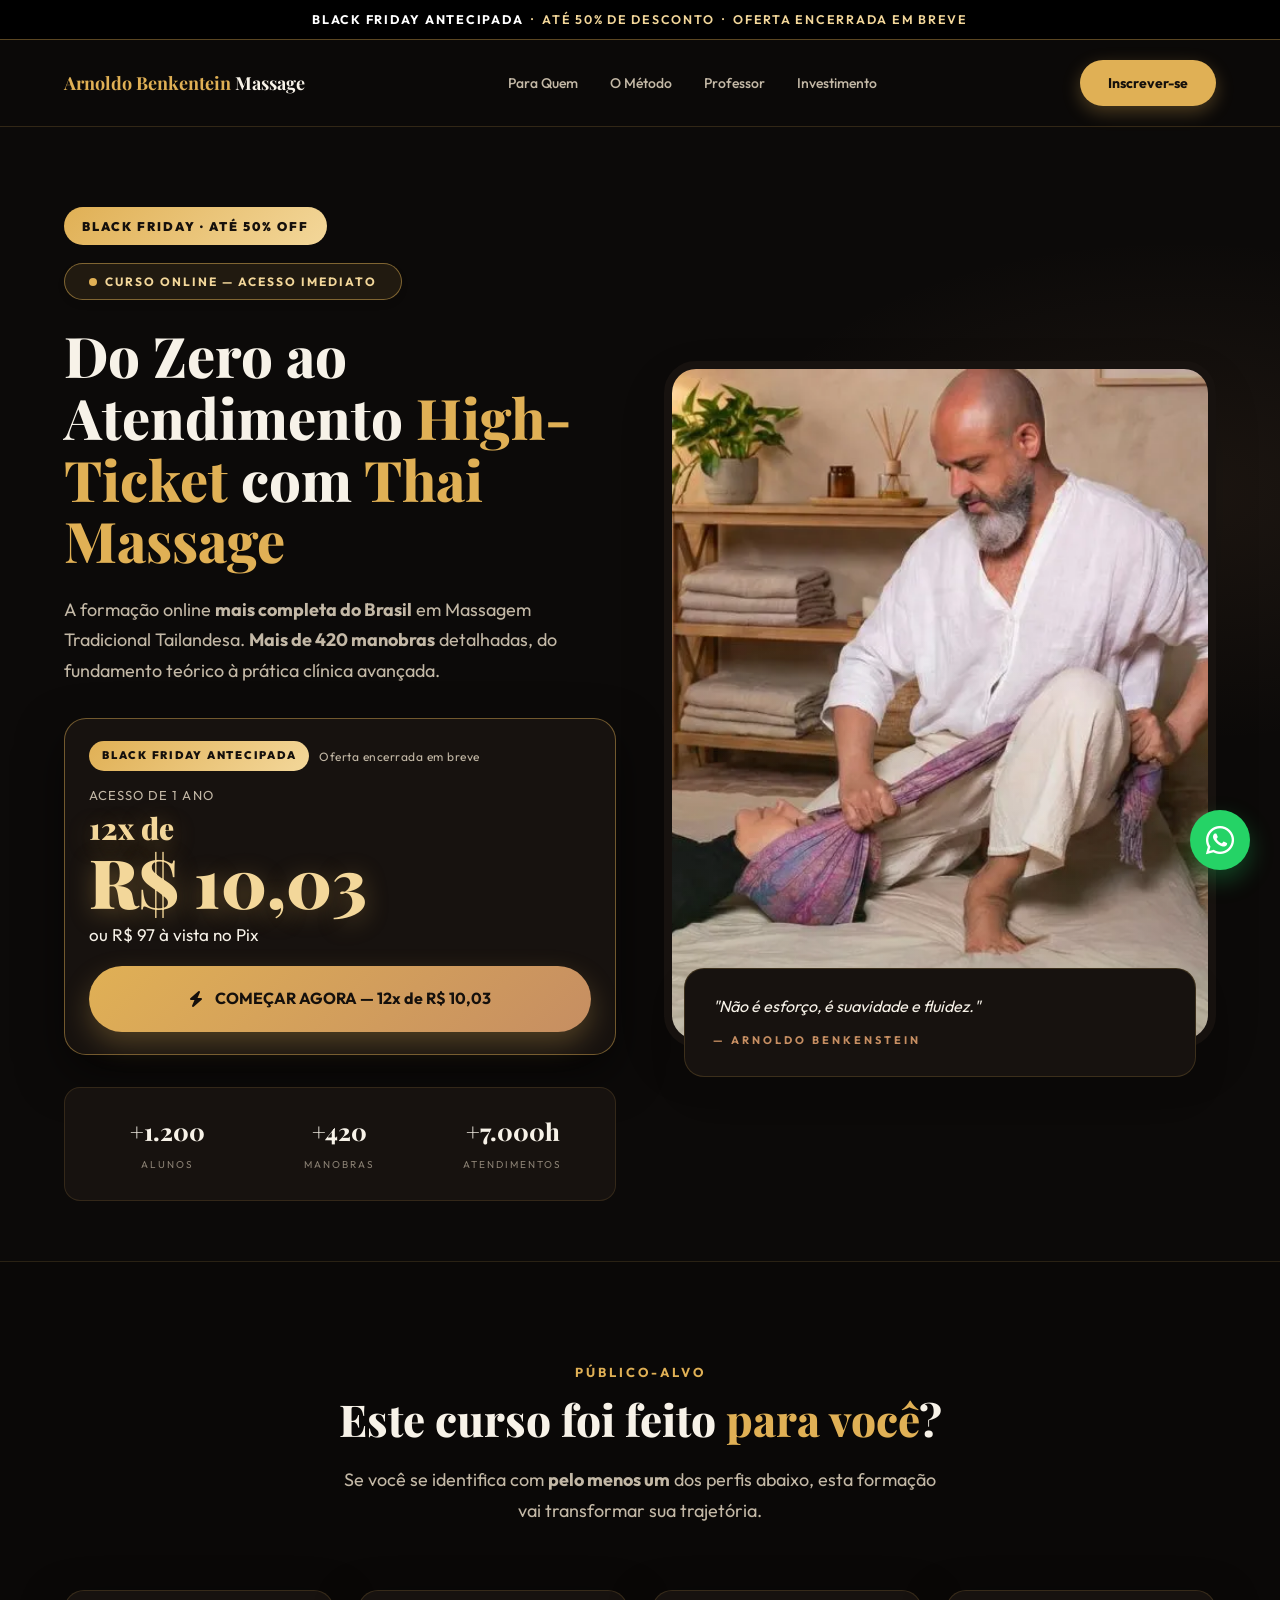
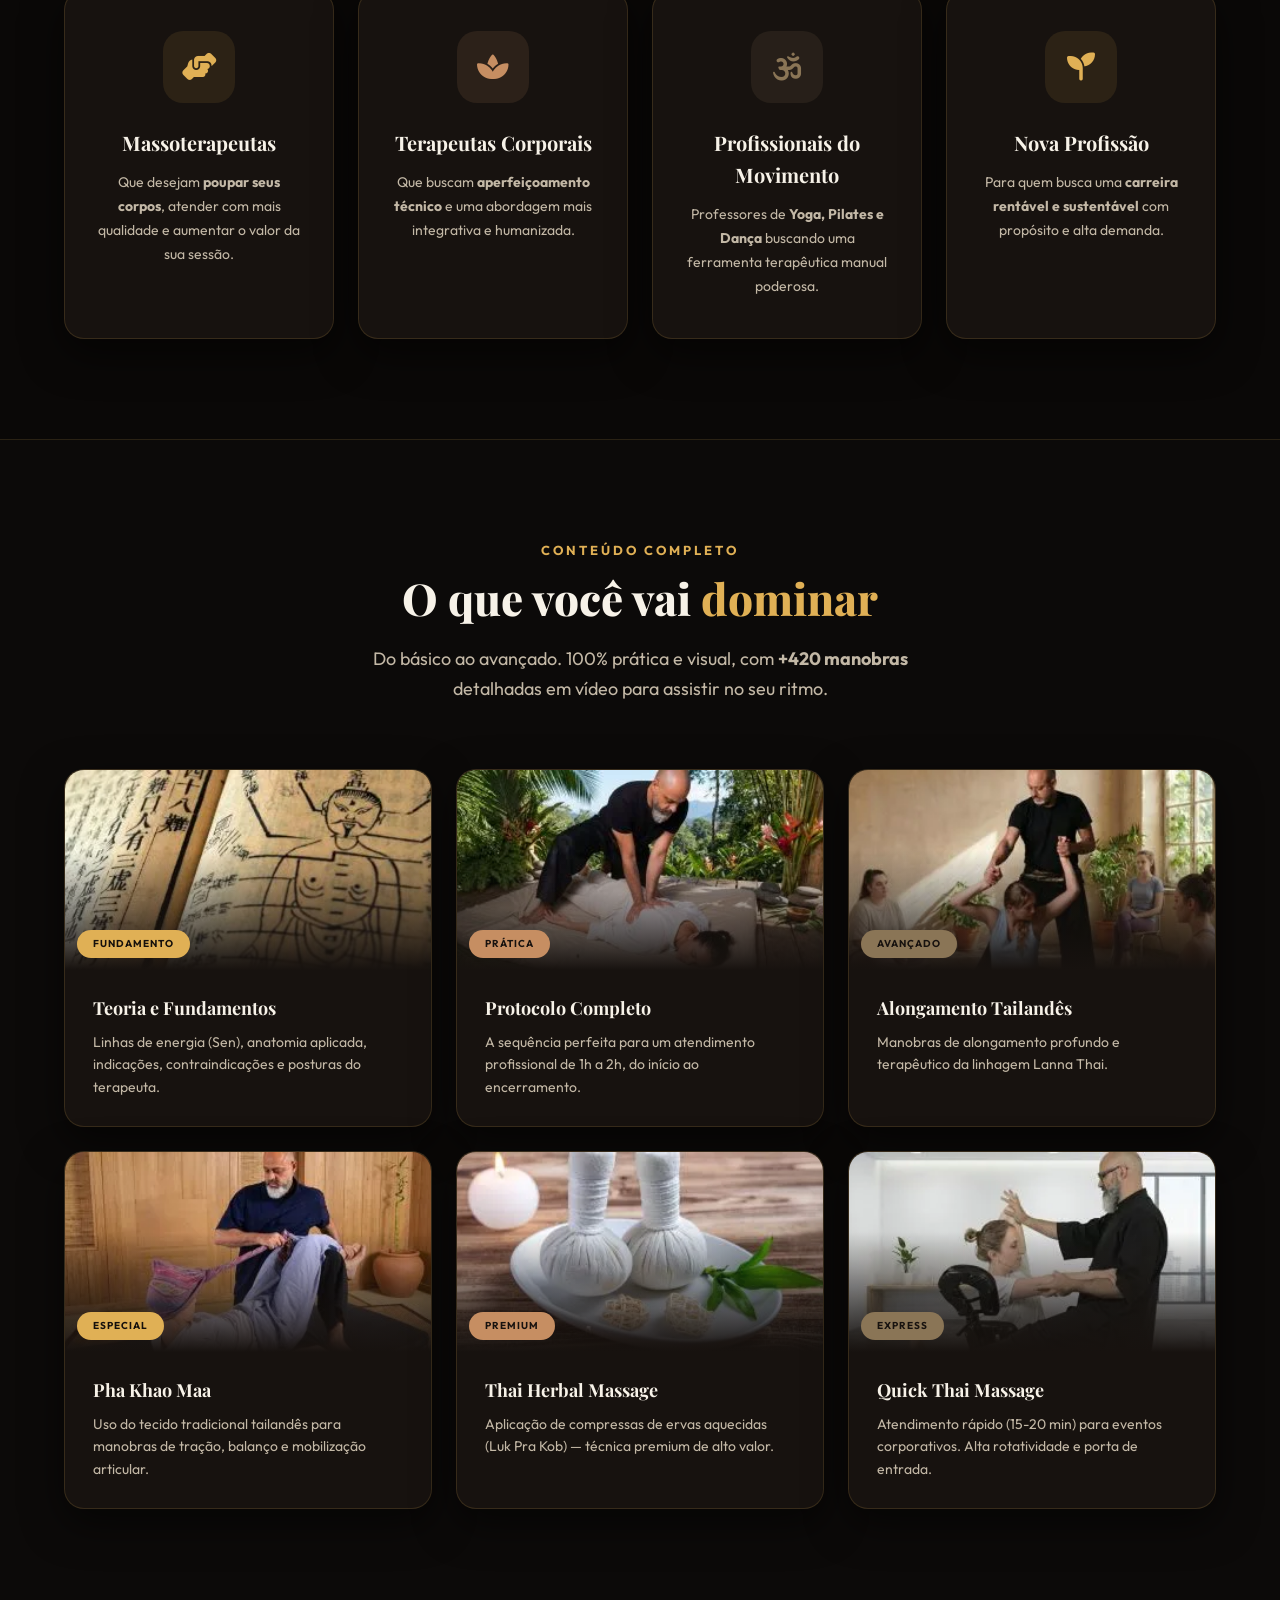
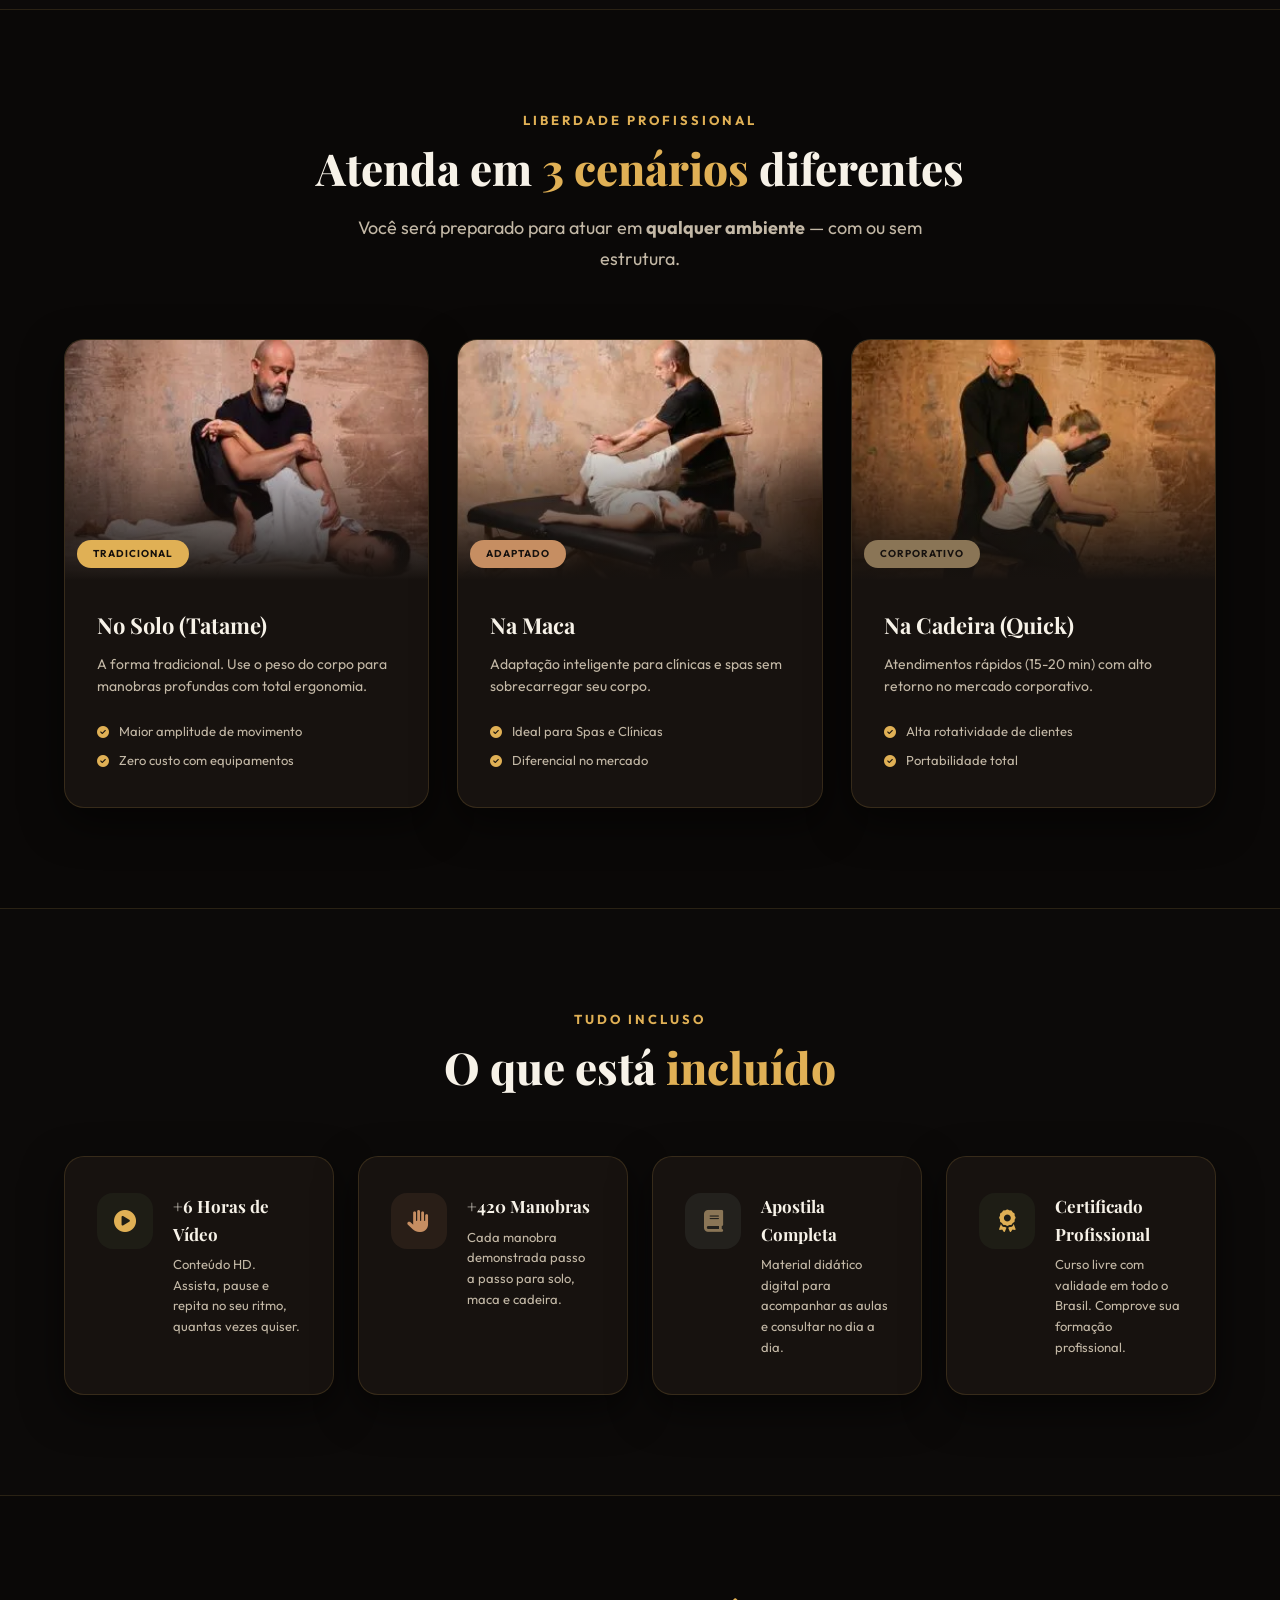
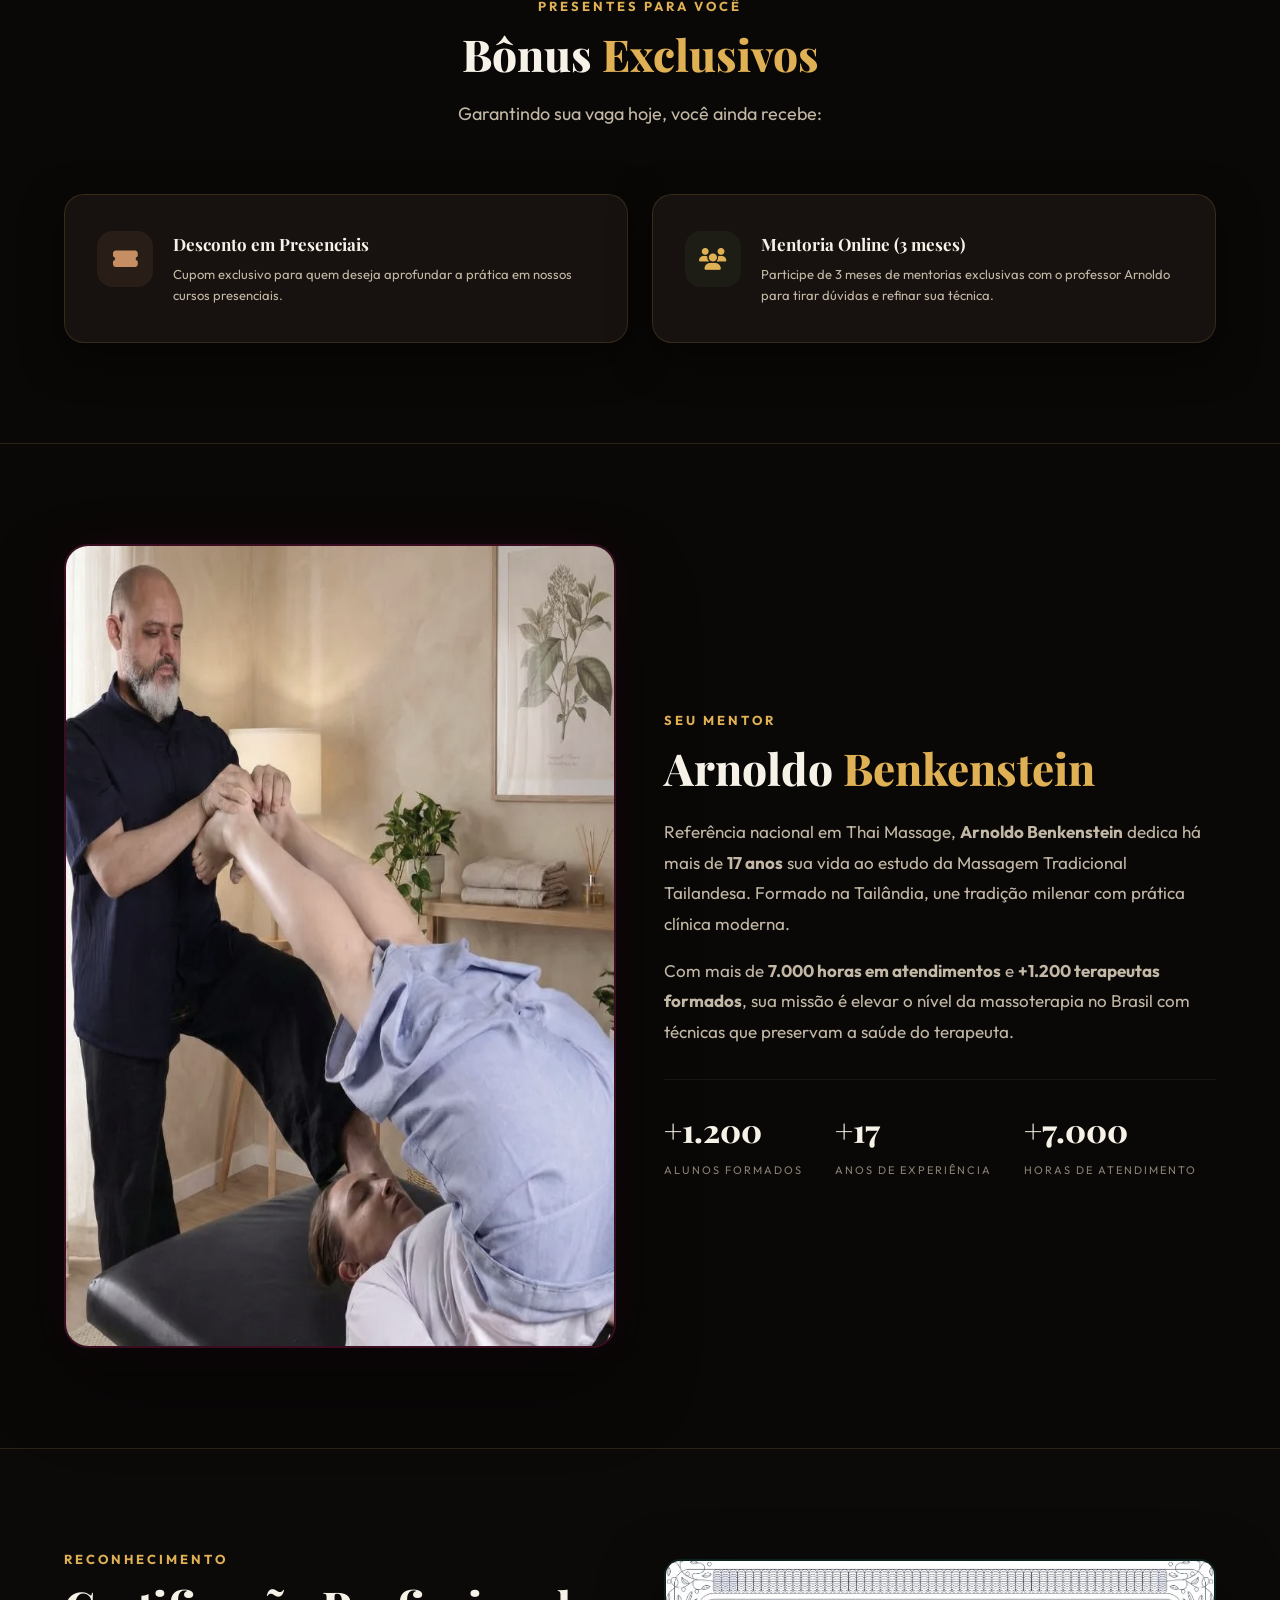
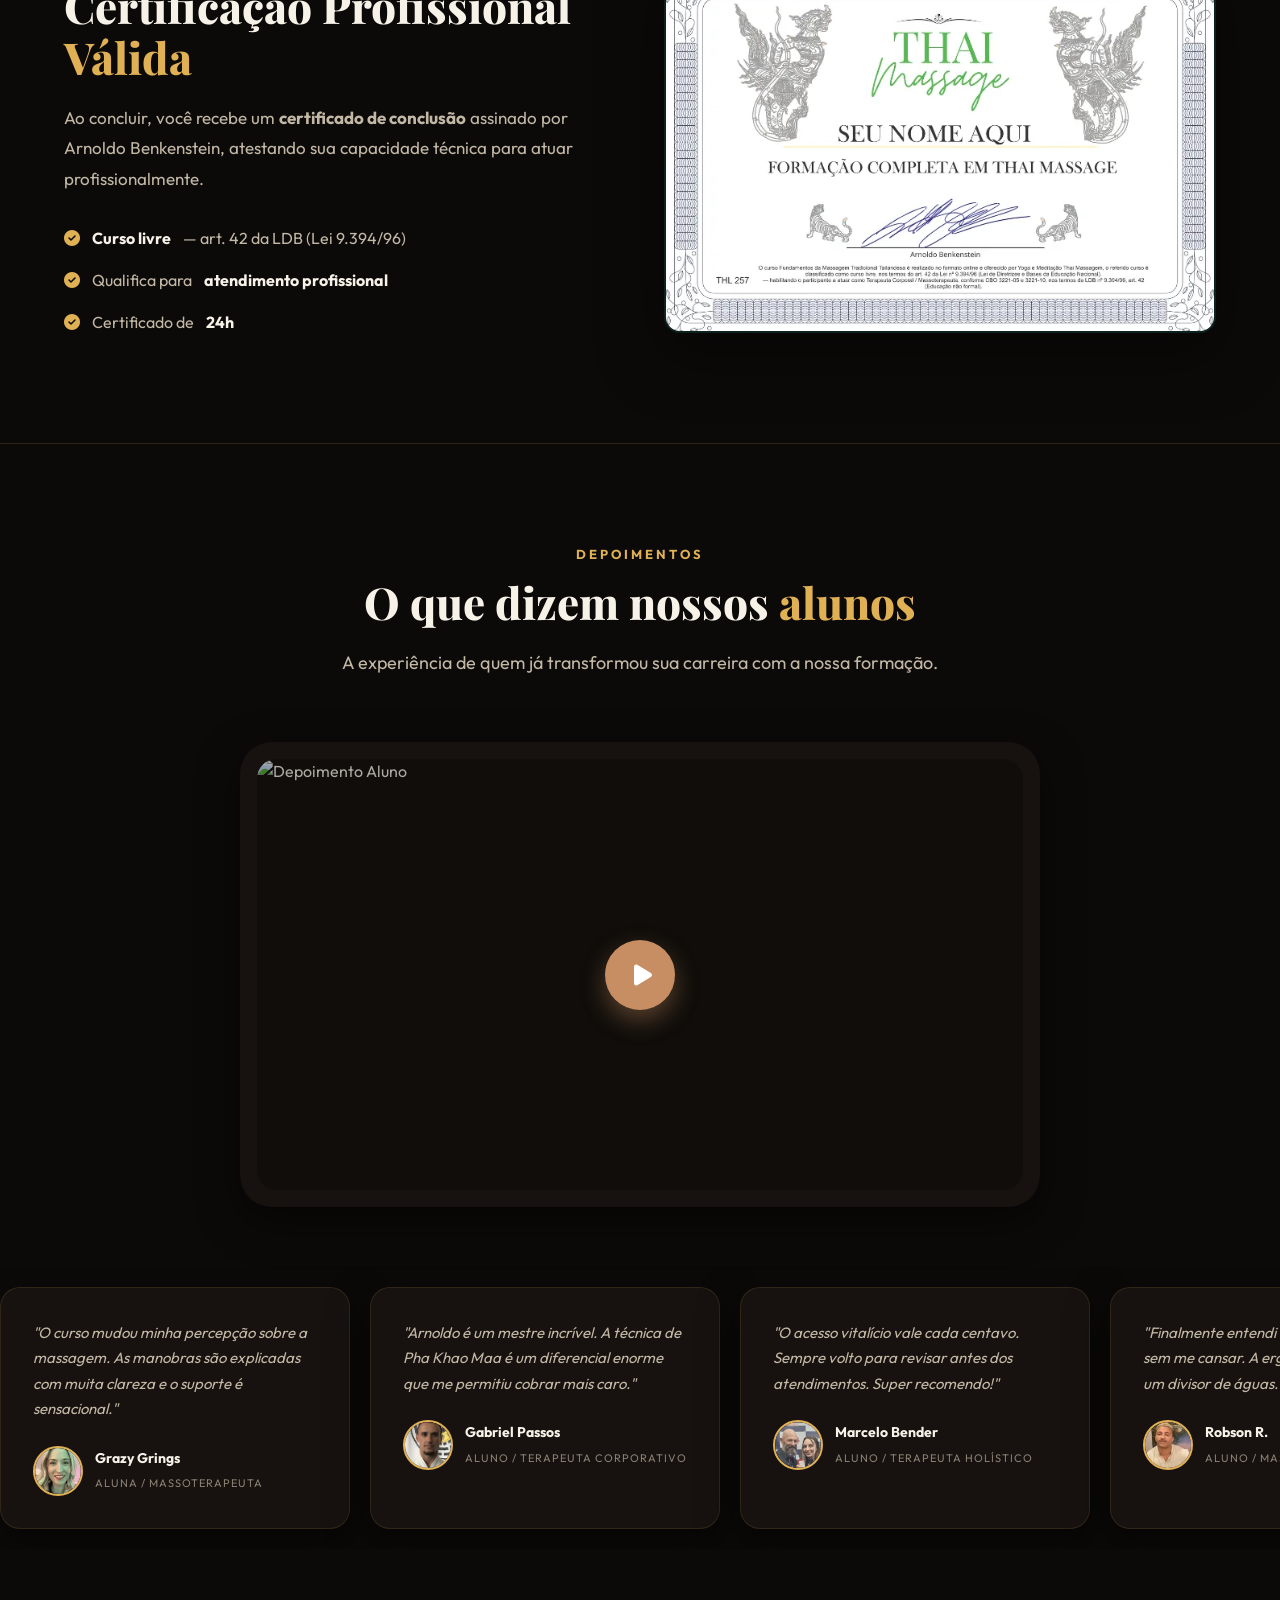
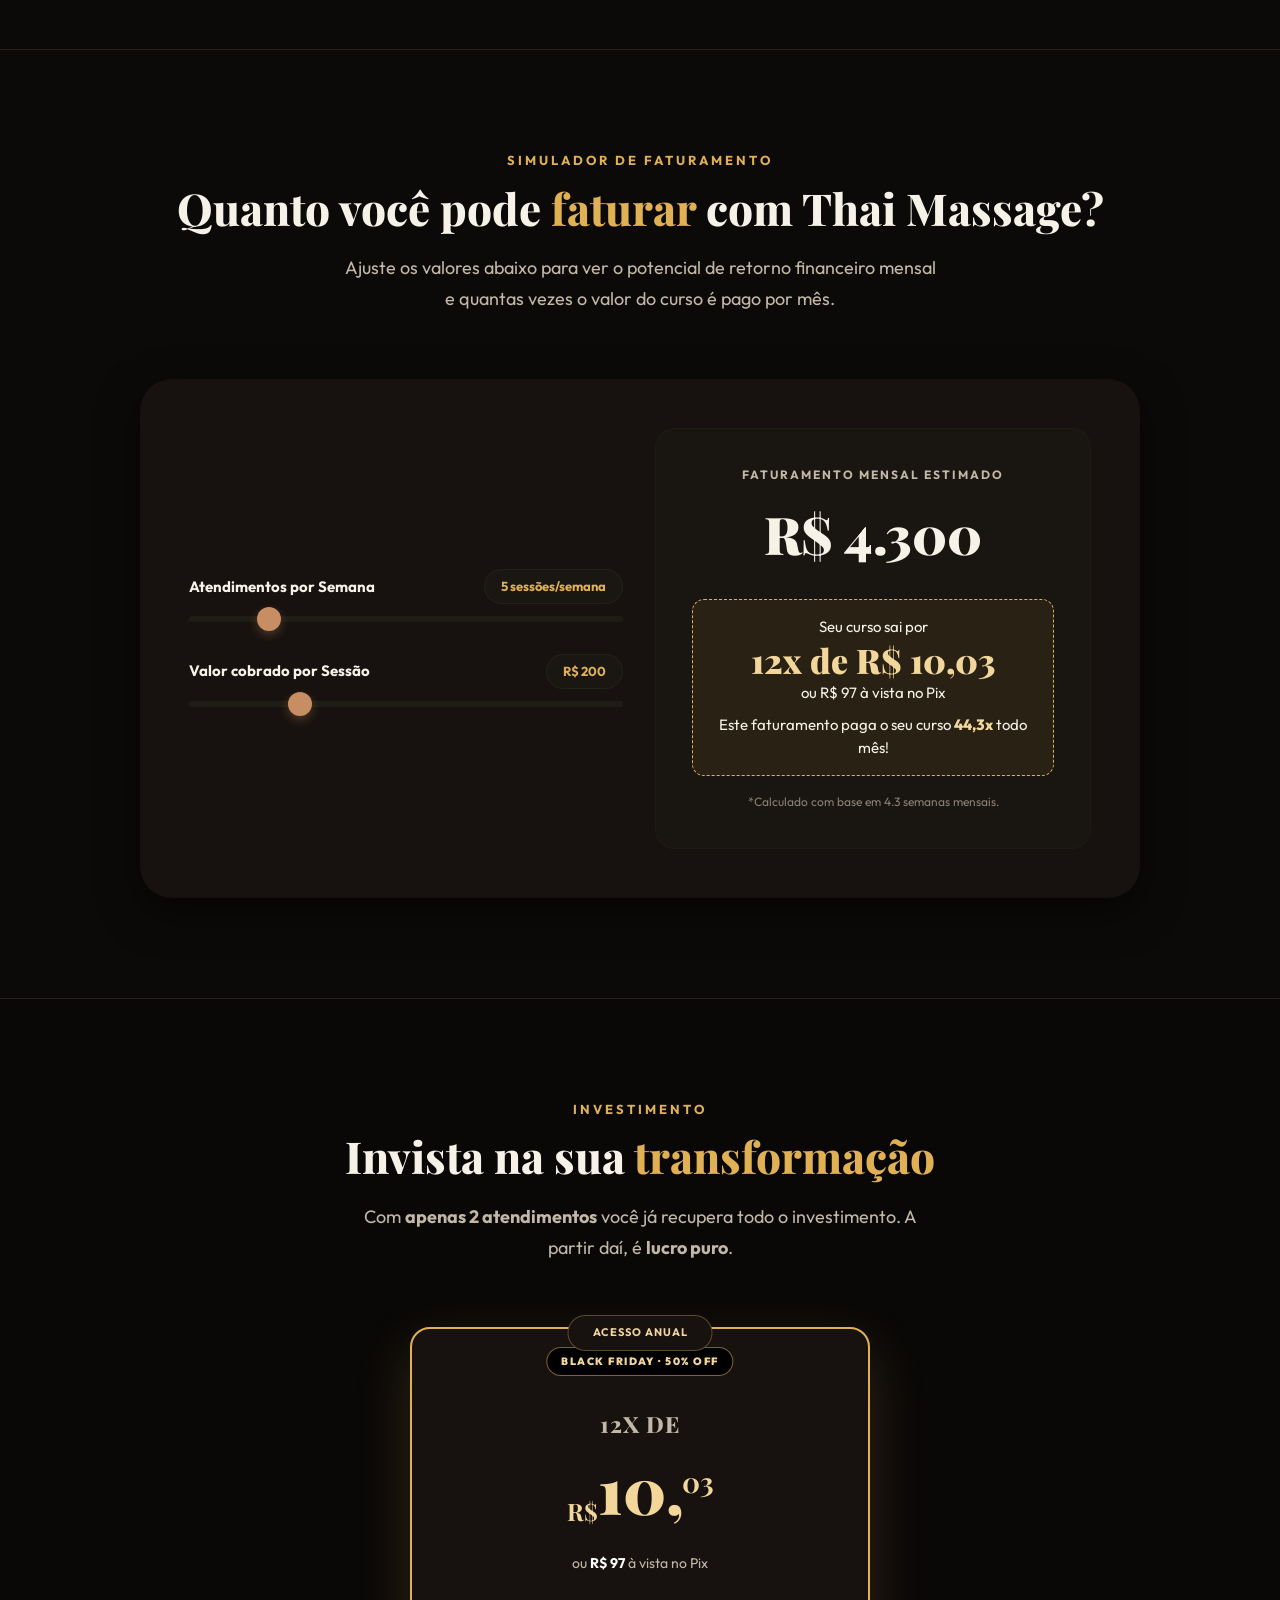
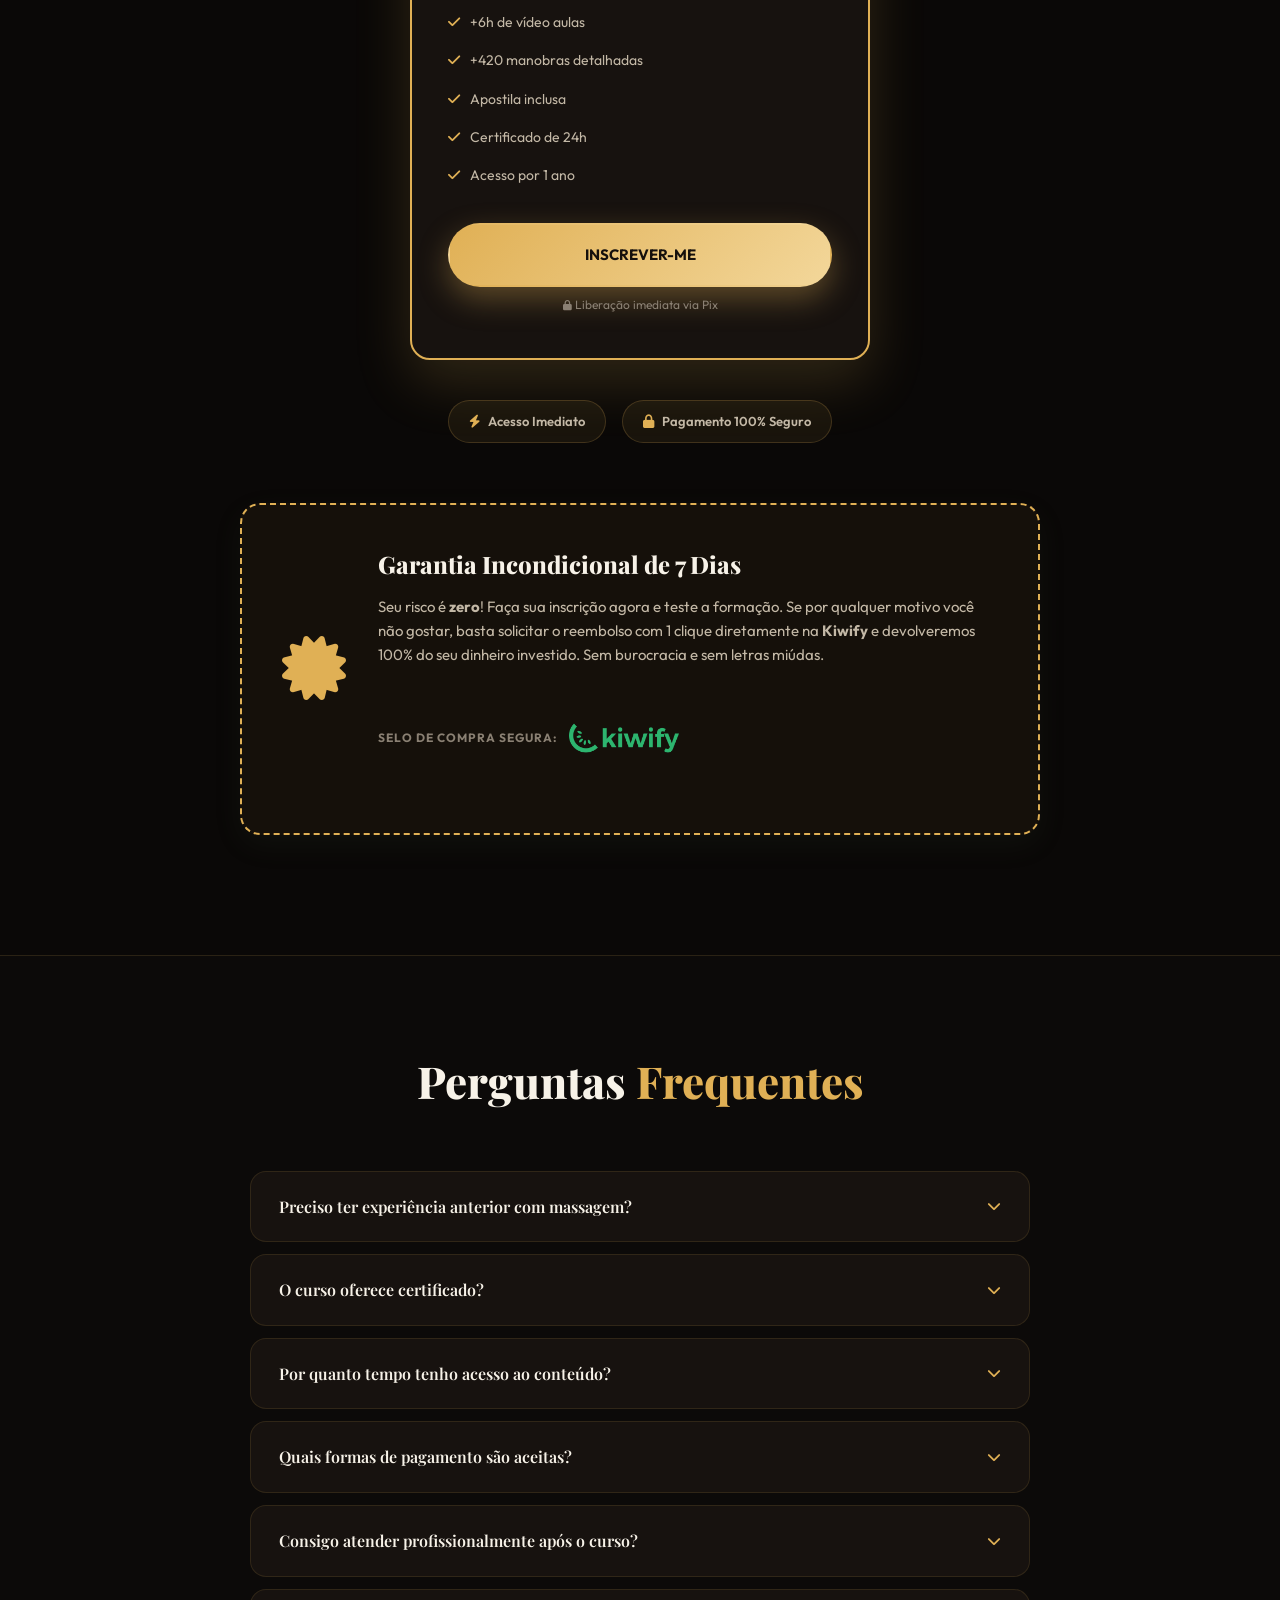
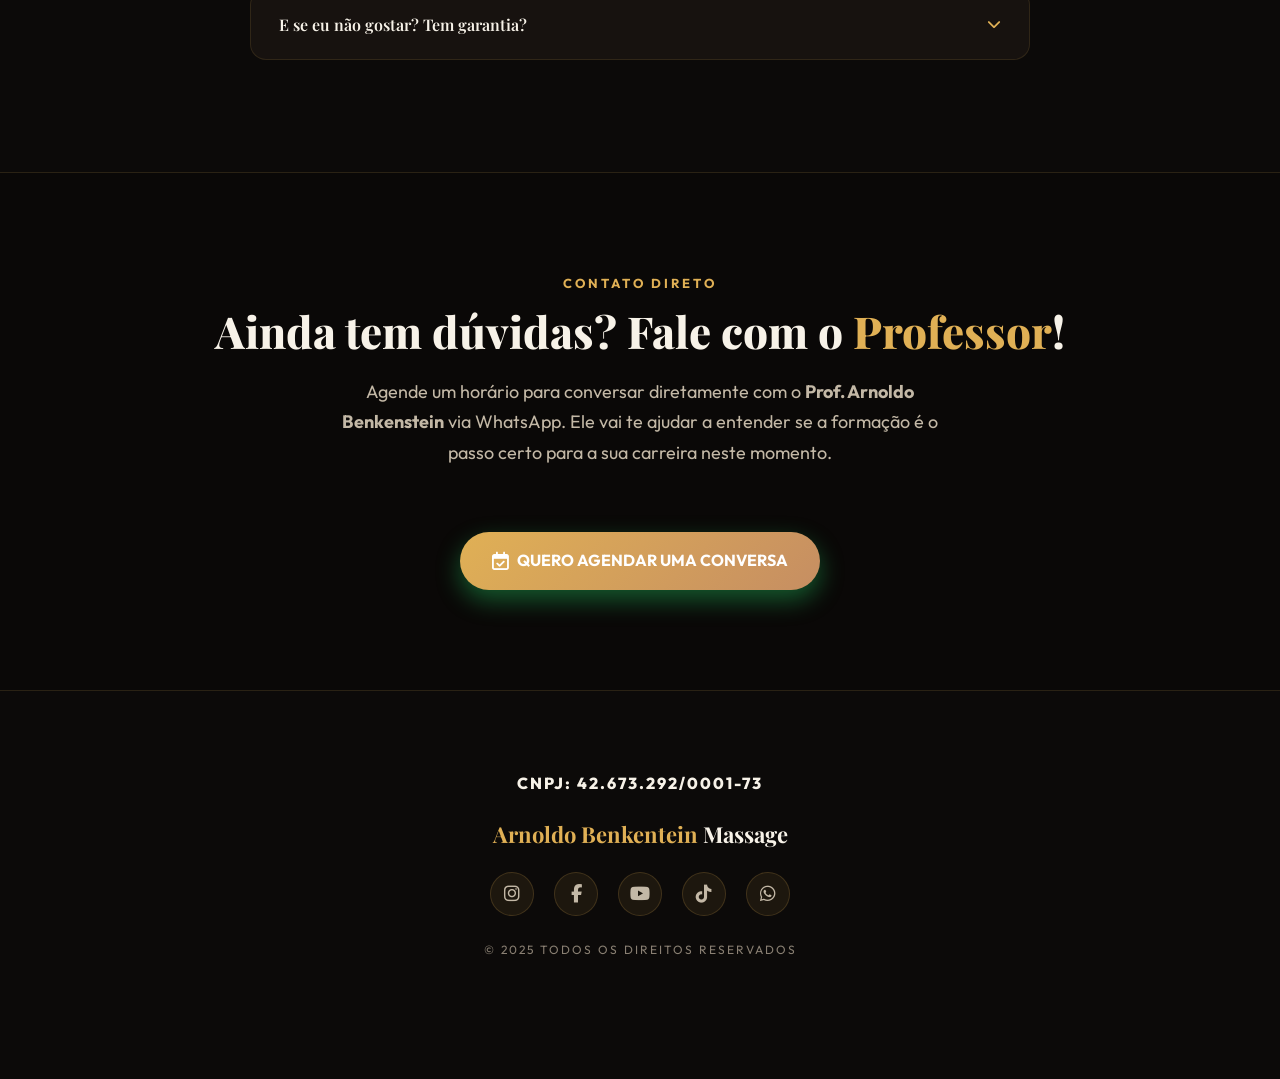
==== commit 72fb47de: "Volta a página como estava em 14/11 de manhã (sem venda desde as mudanças) Co-Authored-By: Claude Op" ====
--- a/index.html
+++ b/index.html
@@ -375,28 +375,6 @@
 </style>
 <!-- /BLACK FRIDAY -->
 
-<style>/* depoimentos: 3 cartões repetidos 3x (14/11/2026) */
-.testimonials-track{width:max-content;animation-name:dep-scroll}
-@keyframes dep-scroll{0%{transform:translateX(0)}100%{transform:translateX(-1110px)}}
-@media (max-width:768px){.testimonials-track{width:max-content;animation-name:dep-scroll-m}}
-@keyframes dep-scroll-m{0%{transform:translateX(0)}100%{transform:translateX(-900px)}}
-</style>
-<!-- TESTE A/B DO TOPO (14/11/2026 a ~05/12/2026): metade vê o vídeo 03, metade a foto.
-     Versão vai no checkout como sck=teste-video / sck=teste-foto (Kiwify > vendas > filtrar por sck).
-     Forçar uma versão: ?versao=video ou ?versao=foto. Para encerrar: apagar os blocos "teste-topo". -->
-<script id="teste-topo-escolha">(function(){var v,q=new URLSearchParams(location.search).get('versao');
-try{v=localStorage.getItem('teste_topo')}catch(e){}
-if(q==='video'||q==='foto')v=q;if(v!=='video'&&v!=='foto')v=Math.random()<0.5?'video':'foto';
-try{localStorage.setItem('teste_topo',v)}catch(e){}
-document.documentElement.setAttribute('data-versao',v);window.TESTE_TOPO=v;})();</script>
-<style id="teste-topo-css">
-html[data-versao=video] .hero-img-frame img{display:none}
-html[data-versao=video] .hero-img-frame{aspect-ratio:9/16;max-width:420px;margin:0 auto;background:#000}
-html[data-versao=video] .hero-img-frame video{width:100%;height:100%;object-fit:cover;display:block}
-html[data-versao=video] .hero-img-frame::after{display:none}
-html[data-versao=video] .hero-quote{display:none}
-.teste-som{position:absolute;left:50%;bottom:16px;transform:translateX(-50%);z-index:5;background:rgba(0,0,0,.65);color:#fff;border:0;border-radius:40px;padding:10px 18px;font:700 14px var(--font-main,sans-serif);cursor:pointer}
-</style>
 </head>
 
 <body>
@@ -418,7 +396,7 @@
                 <div>
                     <div class="bf-selo">BLACK FRIDAY · ATÉ 50% OFF</div>
                     <div class="hero-badge"><span class="dot"></span> Curso Online — Acesso Imediato</div>
-                    <h1>Do Zero ao seu <span class="gradient-text">Primeiro Atendimento Profissional</span> com <span class="gradient-text">Thai Massage</span></h1>
+                    <h1>Do Zero ao Atendimento <span class="gradient-text">High-Ticket</span> com <span class="gradient-text">Thai Massage</span></h1>
                     <div class="hero-img-wrapper hero-img-mobile" style="margin-bottom: 48px;">
                         <div class="hero-img-frame"><img src="./images/curso-thai-massage-hero.webp" fetchpriority="high"
                                 alt="Arnoldo Benkenstein demonstrando Thai Massage - Curso de Massagem Tailandesa"
@@ -666,8 +644,8 @@
     <hr class="neon-divider">
     <section class="section bg-alt">
         <div class="container">
-            <div class="section-header reveal"><span class="section-label">Presente para você</span>
-                <h2 class="section-title">Bônus <span class="gradient-text">Exclusivo</span></h2>
+            <div class="section-header reveal"><span class="section-label">Presentes para você</span>
+                <h2 class="section-title">Bônus <span class="gradient-text">Exclusivos</span></h2>
                 <p class="section-subtitle">Garantindo sua vaga hoje, você ainda recebe:</p>
             </div>
             <div class="deliverable-grid">
@@ -677,6 +655,15 @@
                     <div>
                         <h3>Desconto em Presenciais</h3>
                         <p>Cupom exclusivo para quem deseja aprofundar a prática em nossos cursos presenciais.</p>
+                    </div>
+                </div>
+                <div class="glass deliverable-card reveal" style="transition-delay:0.1s">
+                    <div class="deliverable-icon" style="background:rgba(91,124,83,0.1);color:var(--primary);"><i
+                            class="fas fa-users"></i></div>
+                    <div>
+                        <h3>Mentoria Online (3 meses)</h3>
+                        <p>Participe de 3 meses de mentorias exclusivas com o professor Arnoldo para tirar dúvidas e refinar sua
+                            técnica.</p>
                     </div>
                 </div>
             </div>
@@ -760,6 +747,17 @@
         <div class="testimonials-carousel reveal">
             <div class="testimonials-track">
                 <div class="testimonial-card">
+                    <p class="testimonial-content">"O curso mudou minha percepção sobre a massagem. As manobras são
+                        explicadas com muita clareza e o suporte é sensacional."</p>
+                    <div class="testimonial-author"><img width="50" height="50"
+                            src="./images/depoimento-aluna-thai-massage-1.webp" class="author-img" loading="lazy"
+                            alt="Depoimento de aluna sobre o Curso de Thai Massage de Arnoldo Benkenstein">
+                        <div class="author-info">
+                            <h4>Grazy Grings</h4><span>Aluna / Massoterapeuta</span>
+                        </div>
+                    </div>
+                </div>
+                <div class="testimonial-card">
                     <p class="testimonial-content">"Arnoldo é um mestre incrível. A técnica de Pha Khao Maa é um
                         diferencial enorme que me permitiu cobrar mais caro."</p>
                     <div class="testimonial-author"><img width="50" height="50"
@@ -771,7 +769,7 @@
                     </div>
                 </div>
                 <div class="testimonial-card">
-                    <p class="testimonial-content">"Sempre volto para revisar
+                    <p class="testimonial-content">"O acesso vitalício vale cada centavo. Sempre volto para revisar
                         antes dos atendimentos. Super recomendo!"</p>
                     <div class="testimonial-author"><img width="50" height="50"
                             src="./images/depoimento-aluno-thai-massage-3.webp" class="author-img" loading="lazy"
@@ -793,6 +791,17 @@
                     </div>
                 </div>
                 <div class="testimonial-card">
+                    <p class="testimonial-content">"O curso mudou minha percepção sobre a massagem. As manobras são
+                        explicadas com muita clareza e o suporte é sensacional."</p>
+                    <div class="testimonial-author"><img width="50" height="50"
+                            src="./images/depoimento-aluna-thai-massage-1.webp" class="author-img" loading="lazy"
+                            alt="Depoimento de aluna sobre o Curso de Thai Massage de Arnoldo Benkenstein">
+                        <div class="author-info">
+                            <h4>Grazy Grings</h4><span>Aluna / Massoterapeuta</span>
+                        </div>
+                    </div>
+                </div>
+                <div class="testimonial-card">
                     <p class="testimonial-content">"Arnoldo é um mestre incrível. A técnica de Pha Khao Maa é um
                         diferencial enorme que me permitiu cobrar mais caro."</p>
                     <div class="testimonial-author"><img width="50" height="50"
@@ -804,7 +813,7 @@
                     </div>
                 </div>
                 <div class="testimonial-card">
-                    <p class="testimonial-content">"Sempre volto para revisar
+                    <p class="testimonial-content">"O acesso vitalício vale cada centavo. Sempre volto para revisar
                         antes dos atendimentos. Super recomendo!"</p>
                     <div class="testimonial-author"><img width="50" height="50"
                             src="./images/depoimento-aluno-thai-massage-3.webp" class="author-img" loading="lazy"
@@ -825,38 +834,43 @@
                         </div>
                     </div>
                 </div>
-                <div class="testimonial-card">
-                    <p class="testimonial-content">"Arnoldo é um mestre incrível. A técnica de Pha Khao Maa é um
-                        diferencial enorme que me permitiu cobrar mais caro."</p>
-                    <div class="testimonial-author"><img width="50" height="50"
-                            src="./images/depoimento-aluno-thai-massage-2.webp" class="author-img" loading="lazy"
-                            alt="Depoimento de aluno - Arnoldo Benkenstein Thai Massage">
-                        <div class="author-info">
-                            <h4>Gabriel Passos</h4><span>Aluno / Terapeuta Corporativo</span>
-                        </div>
-                    </div>
-                </div>
-                <div class="testimonial-card">
-                    <p class="testimonial-content">"Sempre volto para revisar
-                        antes dos atendimentos. Super recomendo!"</p>
-                    <div class="testimonial-author"><img width="50" height="50"
-                            src="./images/depoimento-aluno-thai-massage-3.webp" class="author-img" loading="lazy"
-                            alt="Depoimento de aluno sobre a formação em Thai Massage">
-                        <div class="author-info">
-                            <h4>Marcelo Bender</h4><span>Aluno / Terapeuta Holístico</span>
-                        </div>
-                    </div>
-                </div>
-                <div class="testimonial-card">
-                    <p class="testimonial-content">"Finalmente entendi como aplicar pressão sem me cansar. A ergonomia
-                        ensinada é um divisor de águas."</p>
-                    <div class="testimonial-author"><img width="50" height="50"
-                            src="./images/depoimento-aluno-thai-massage-4.webp" class="author-img" loading="lazy"
-                            alt="Aluno do método de Massagem Tailandesa Arnoldo Benkenstein">
-                        <div class="author-info">
-                            <h4>Robson R.</h4><span>Aluno / Massoterapeuta</span>
-                        </div>
-                    </div>
+            </div>
+        </div>
+    </section>
+    <hr class="neon-divider">
+    <section id="simulador" class="section">
+        <div class="container">
+            <div class="section-header reveal">
+                <span class="section-label">Simulador de Faturamento</span>
+                <h2 class="section-title">Quanto você pode <span class="gradient-text">faturar</span> com Thai Massage?</h2>
+                <p class="section-subtitle">Ajuste os valores abaixo para ver o potencial de retorno financeiro mensal e quantas vezes o valor do curso é pago por mês.</p>
+            </div>
+            <div class="simulator-box reveal">
+                <div class="sim-controls">
+                    <div class="sim-group">
+                        <div class="sim-label-row">
+                            <span>Atendimentos por Semana</span>
+                            <span class="sim-value-badge" id="sim-qty-val">5 sessões/semana</span>
+                        </div>
+                        <input type="range" min="1" max="25" value="5" class="sim-slider" id="sim-qty-range">
+                    </div>
+                    <div class="sim-group">
+                        <div class="sim-label-row">
+                            <span>Valor cobrado por Sessão</span>
+                            <span class="sim-value-badge" id="sim-price-val">R$ 200</span>
+                        </div>
+                        <input type="range" min="120" max="450" step="10" value="200" class="sim-slider" id="sim-price-range">
+                    </div>
+                </div>
+                <div class="sim-results">
+                    <span class="sim-res-title">Faturamento Mensal Estimado</span>
+                    <div class="sim-res-val" id="sim-total-val">R$ 4.300</div>
+                    <div class="sim-payback-box" id="sim-payback-box">
+                        Carregando simulação...
+                    </div>
+                    <p class="sim-res-note">
+                        *Calculado com base em 4.3 semanas mensais.
+                    </p>
                 </div>
             </div>
         </div>
@@ -1113,18 +1127,6 @@
   timer=setInterval(pinta,1000); pinta();
 })();
 </script>
-<script id="teste-topo-video">document.addEventListener('DOMContentLoaded',function(){
-var v=window.TESTE_TOPO||'foto';
-if(v==='video'){var vis=[].filter.call(document.querySelectorAll('.hero-img-frame'),function(f){return f.offsetParent!==null});
-vis.forEach(function(f){var el=document.createElement('video');el.src='./images/video-topo-o-que-voce-recebe.mp4';el.poster='./images/video-topo-capa.jpg';
-el.muted=true;el.autoplay=true;el.loop=true;el.playsInline=true;el.setAttribute('playsinline','');el.setAttribute('aria-label','Vídeo: o que você recebe no curso');
-var b=document.createElement('button');b.type='button';b.className='teste-som';b.textContent='Toque para ouvir';
-b.onclick=function(){el.muted=false;el.currentTime=0;el.play();b.remove()};
-f.appendChild(el);f.appendChild(b);el.play&&el.play().catch(function(){});});}
-document.querySelectorAll('a[href*="pay.kiwify.com.br"]').forEach(function(a){try{var u=new URL(a.href);u.searchParams.set('sck','teste-'+v);a.href=u.toString()}catch(e){}});
-try{fbq('trackCustom','TesteTopo',{versao:v})}catch(e){}
-try{gtag('event','teste_topo',{versao:v})}catch(e){}
-});</script>
 </body>
 
 </html>
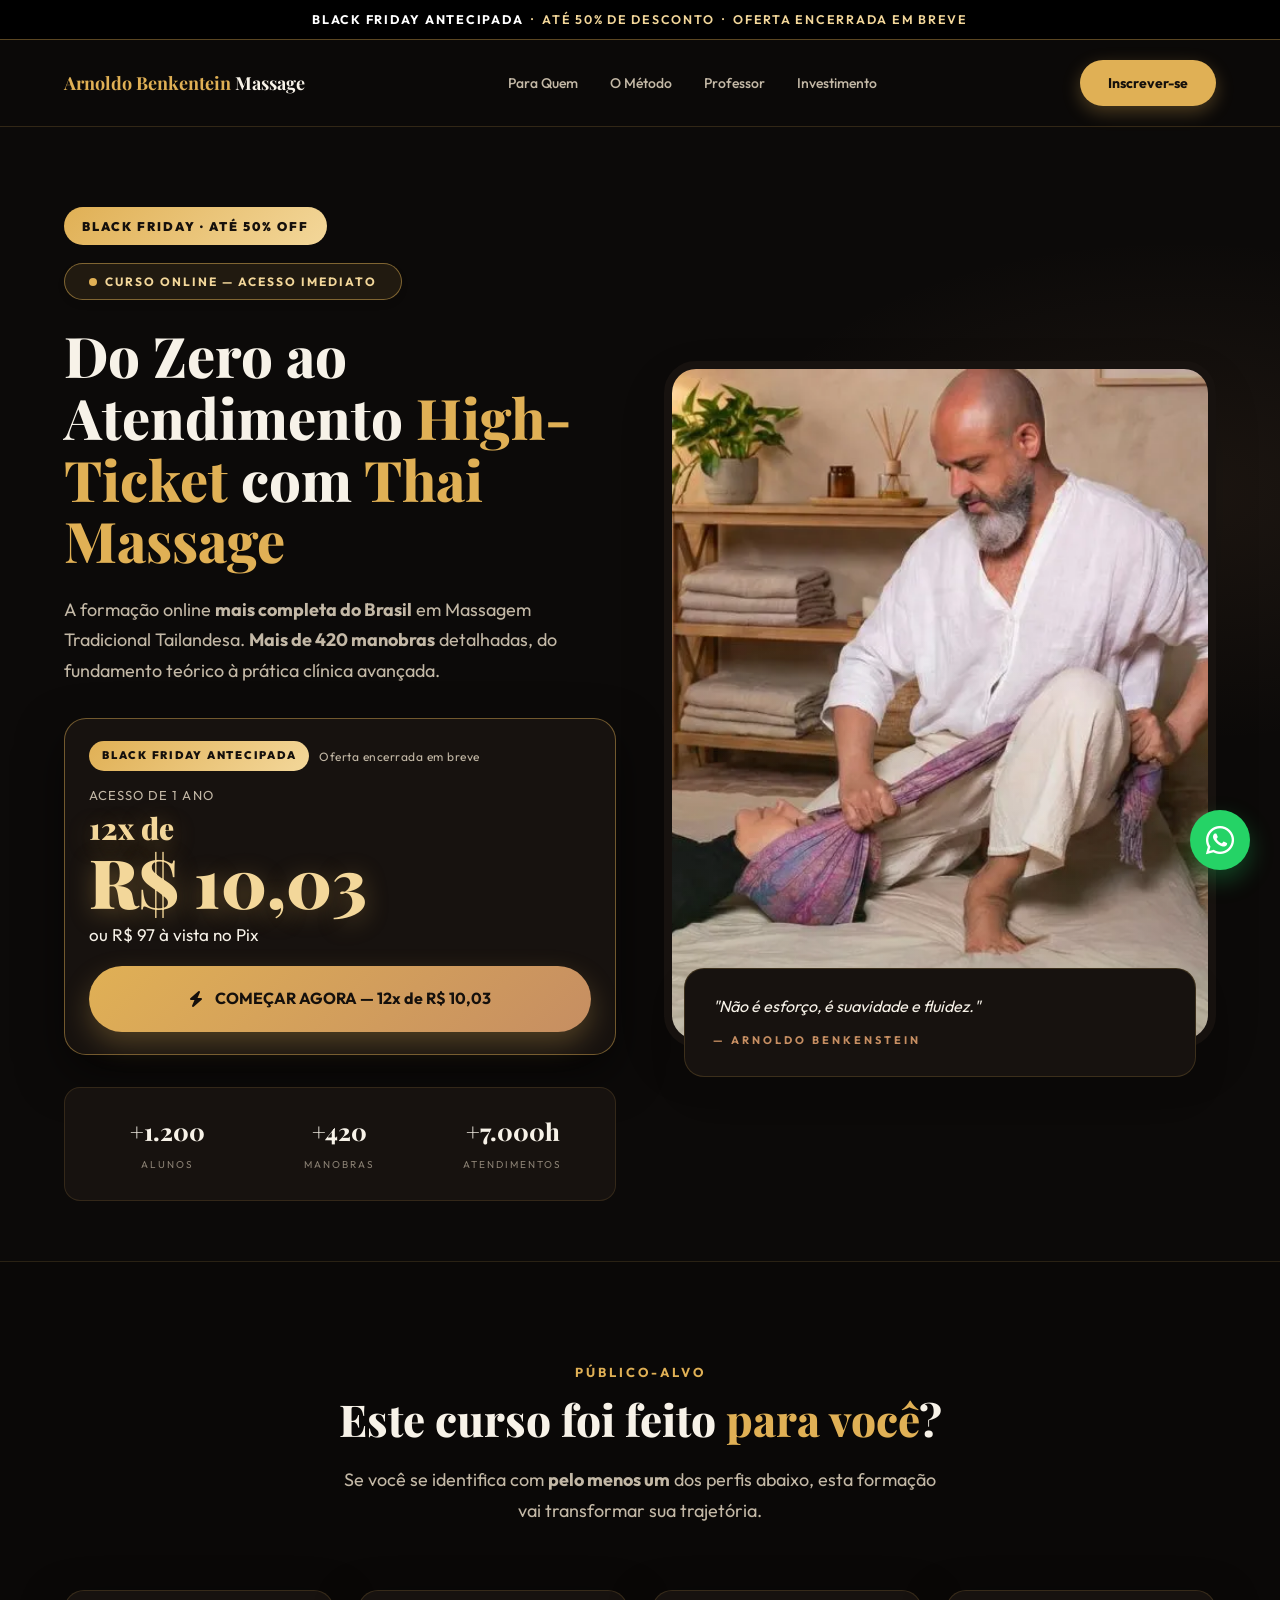
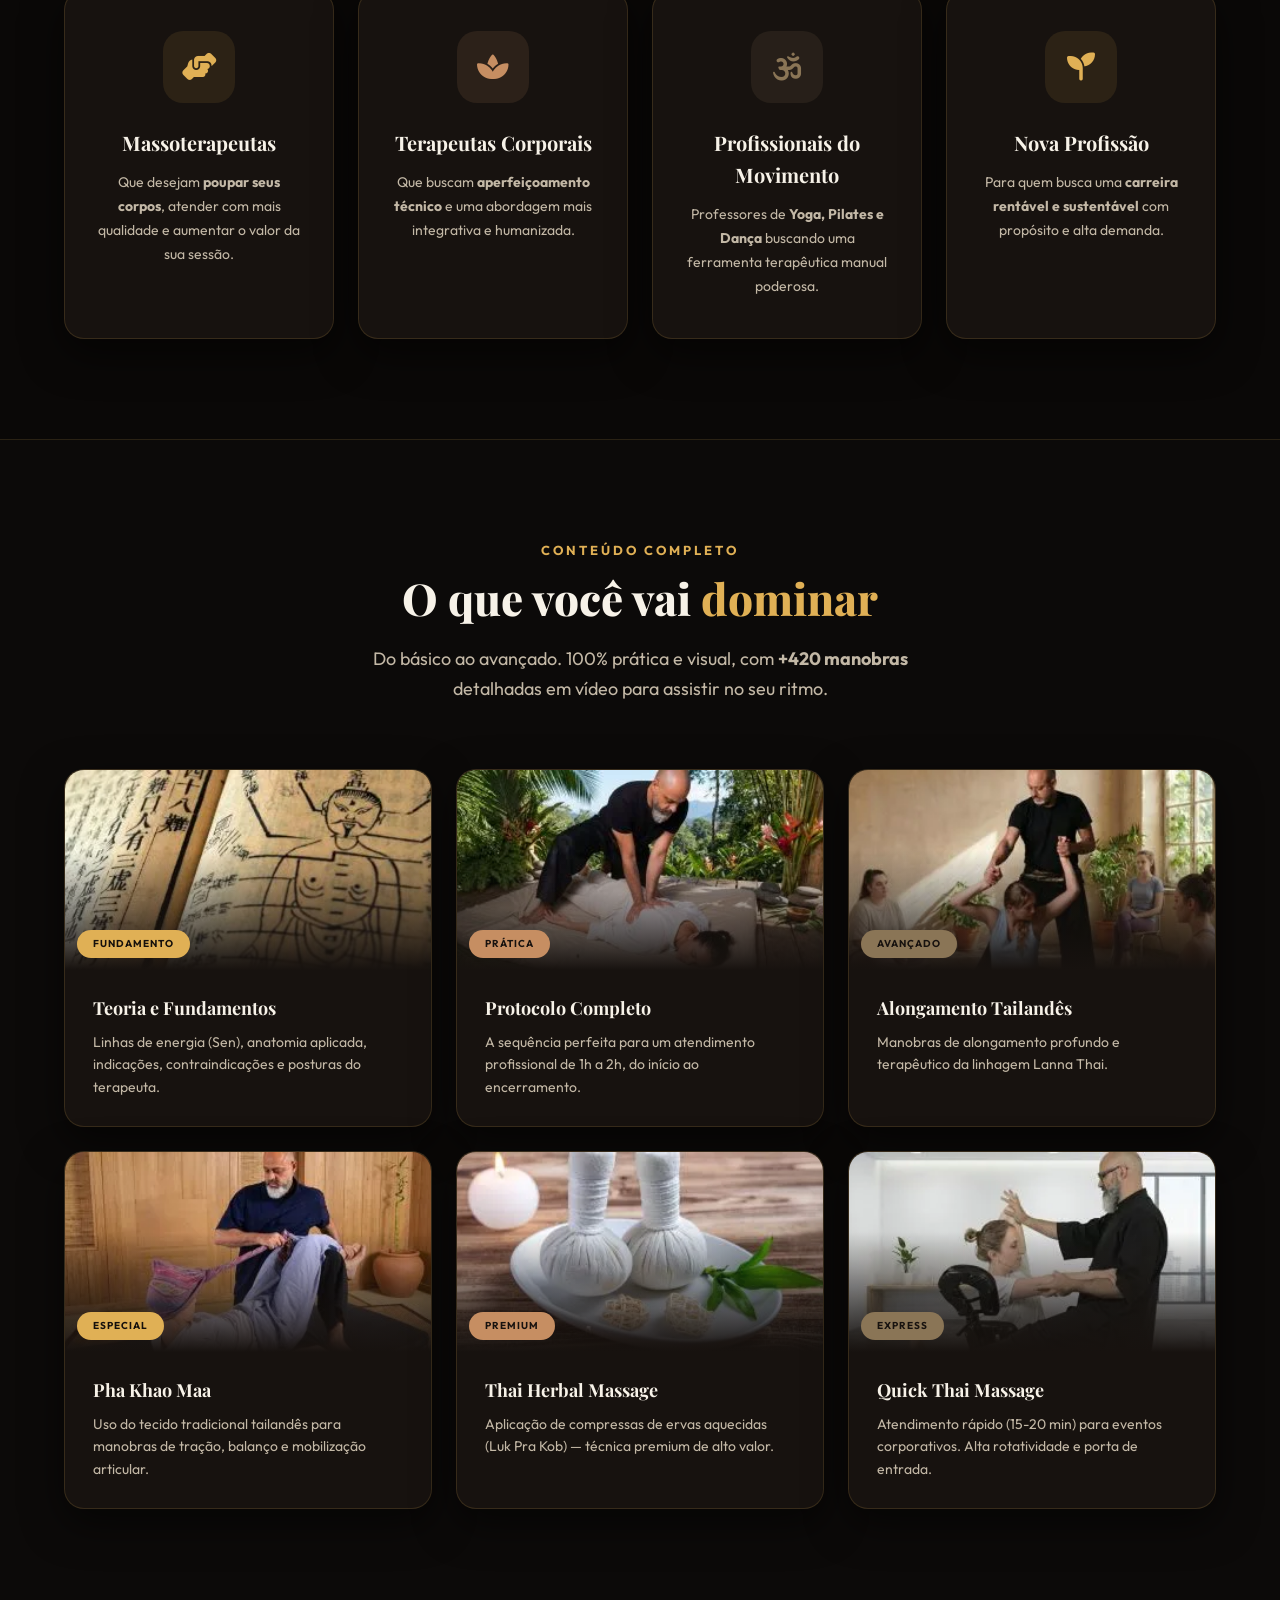
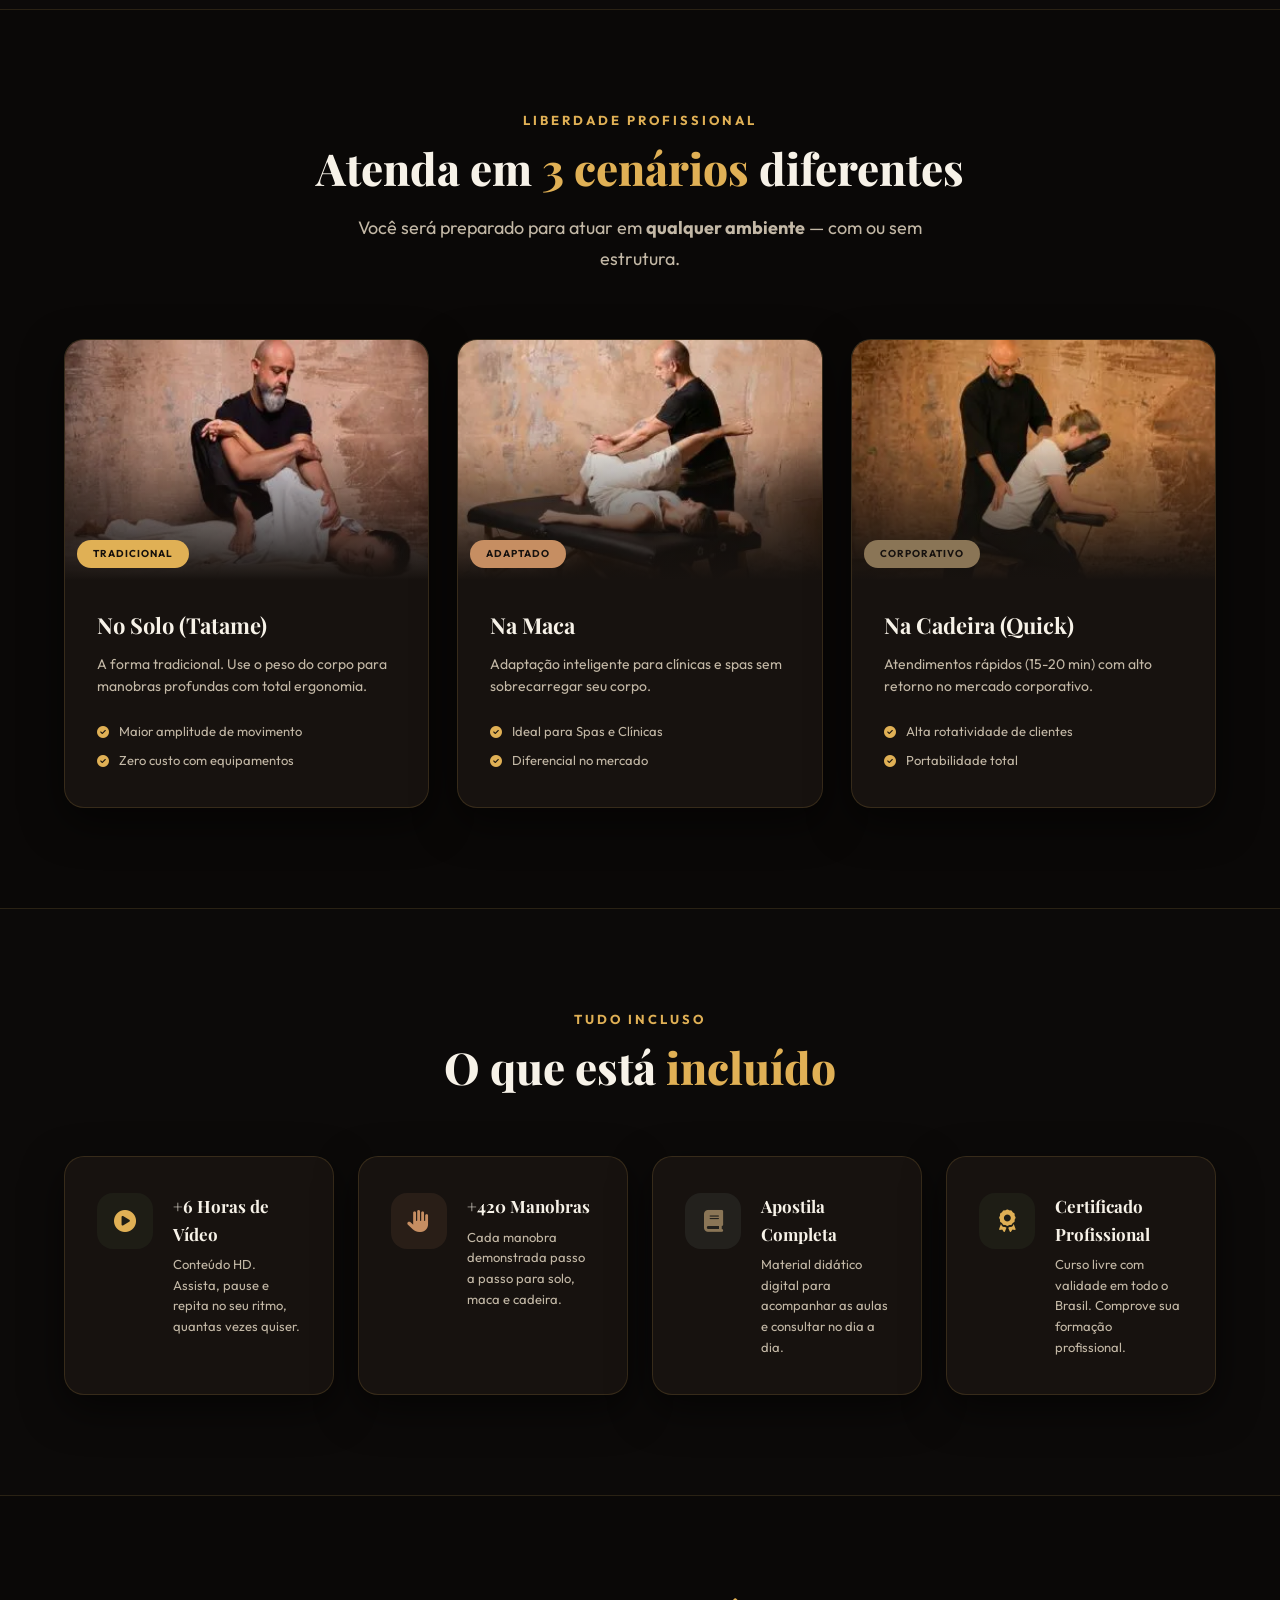
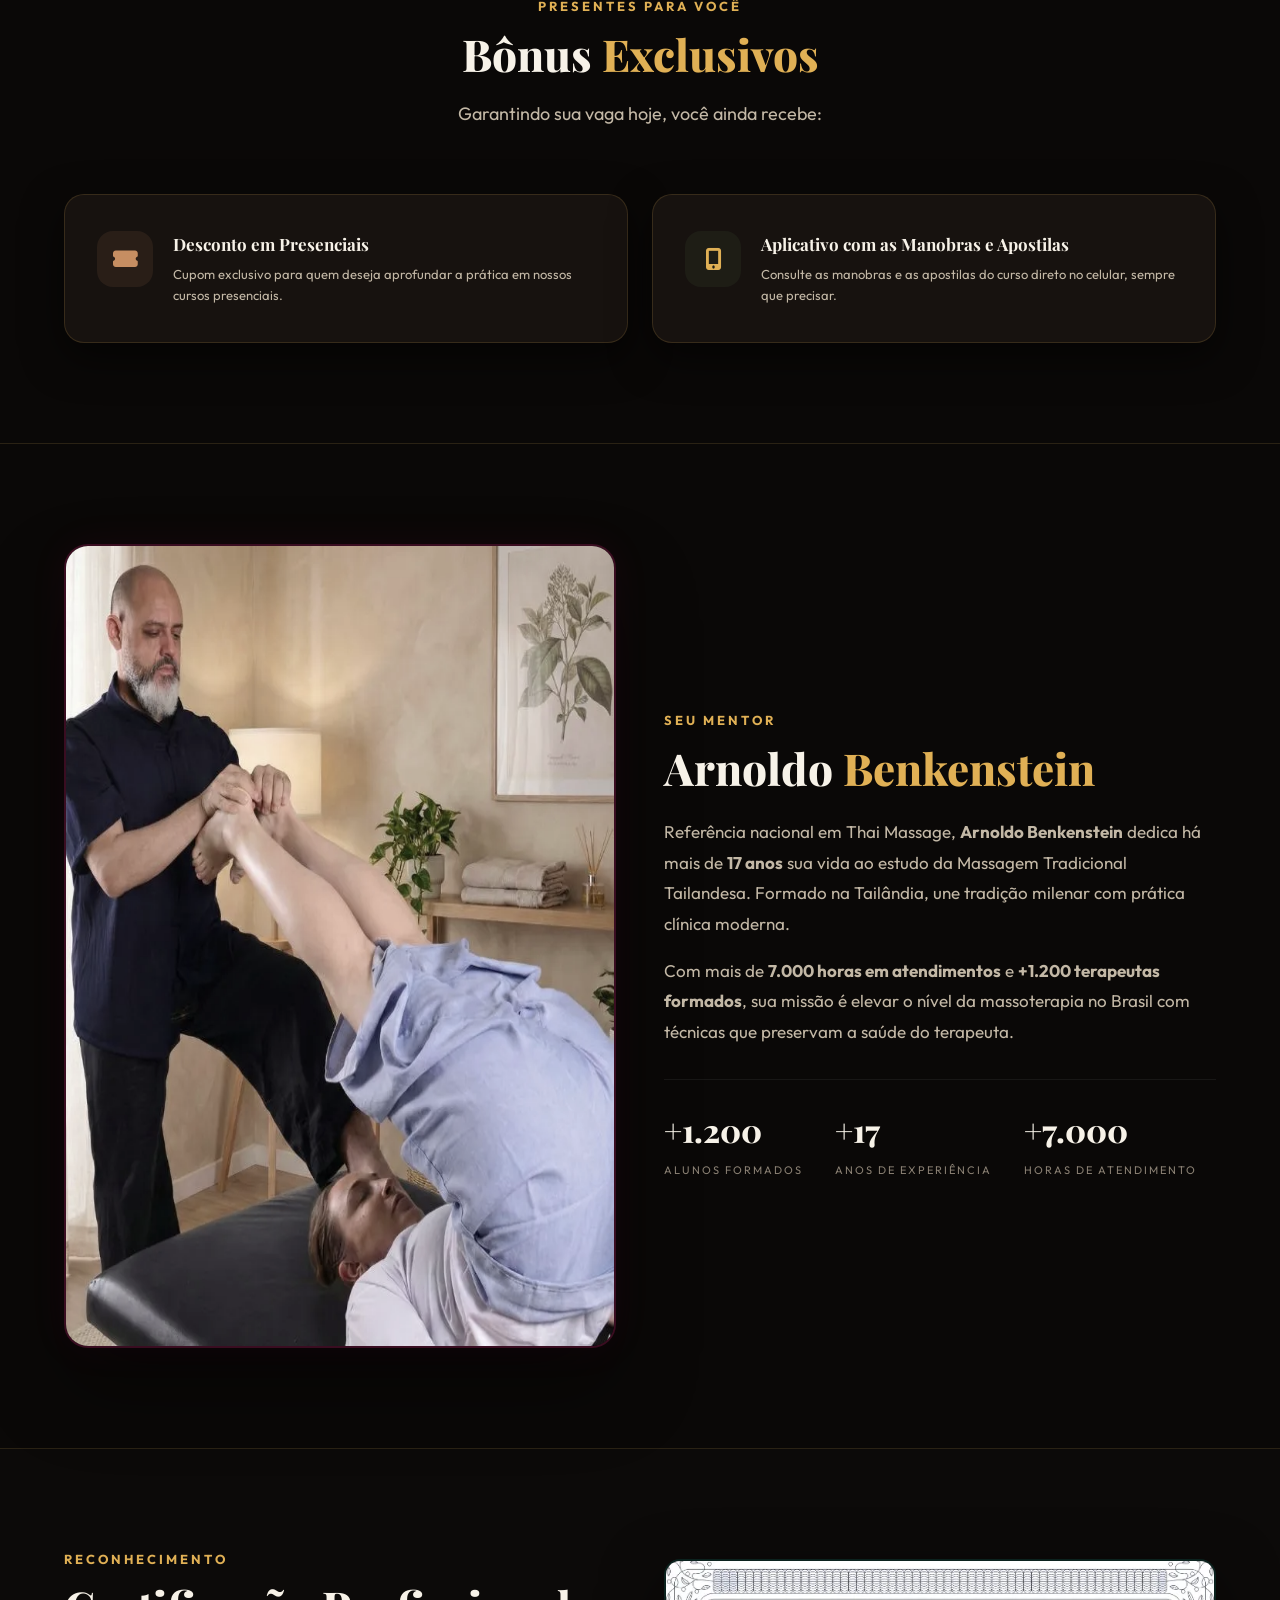
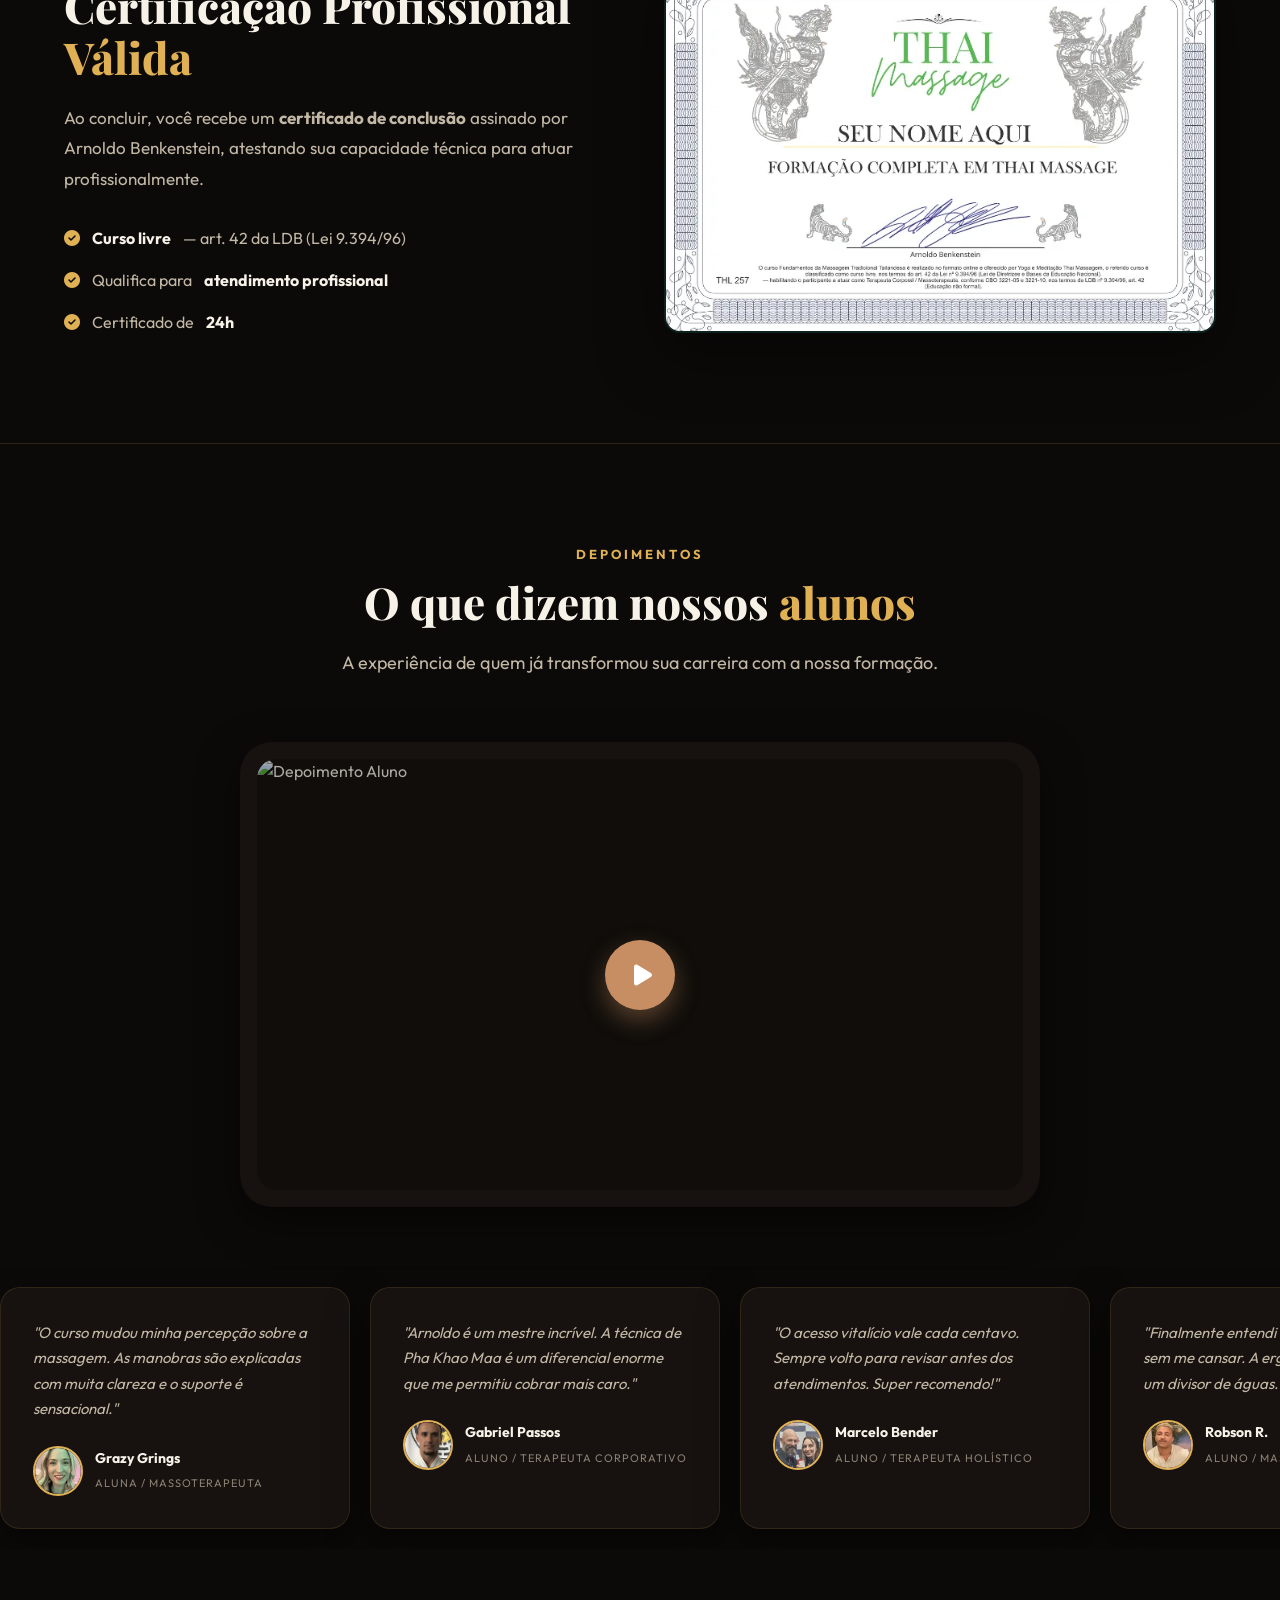
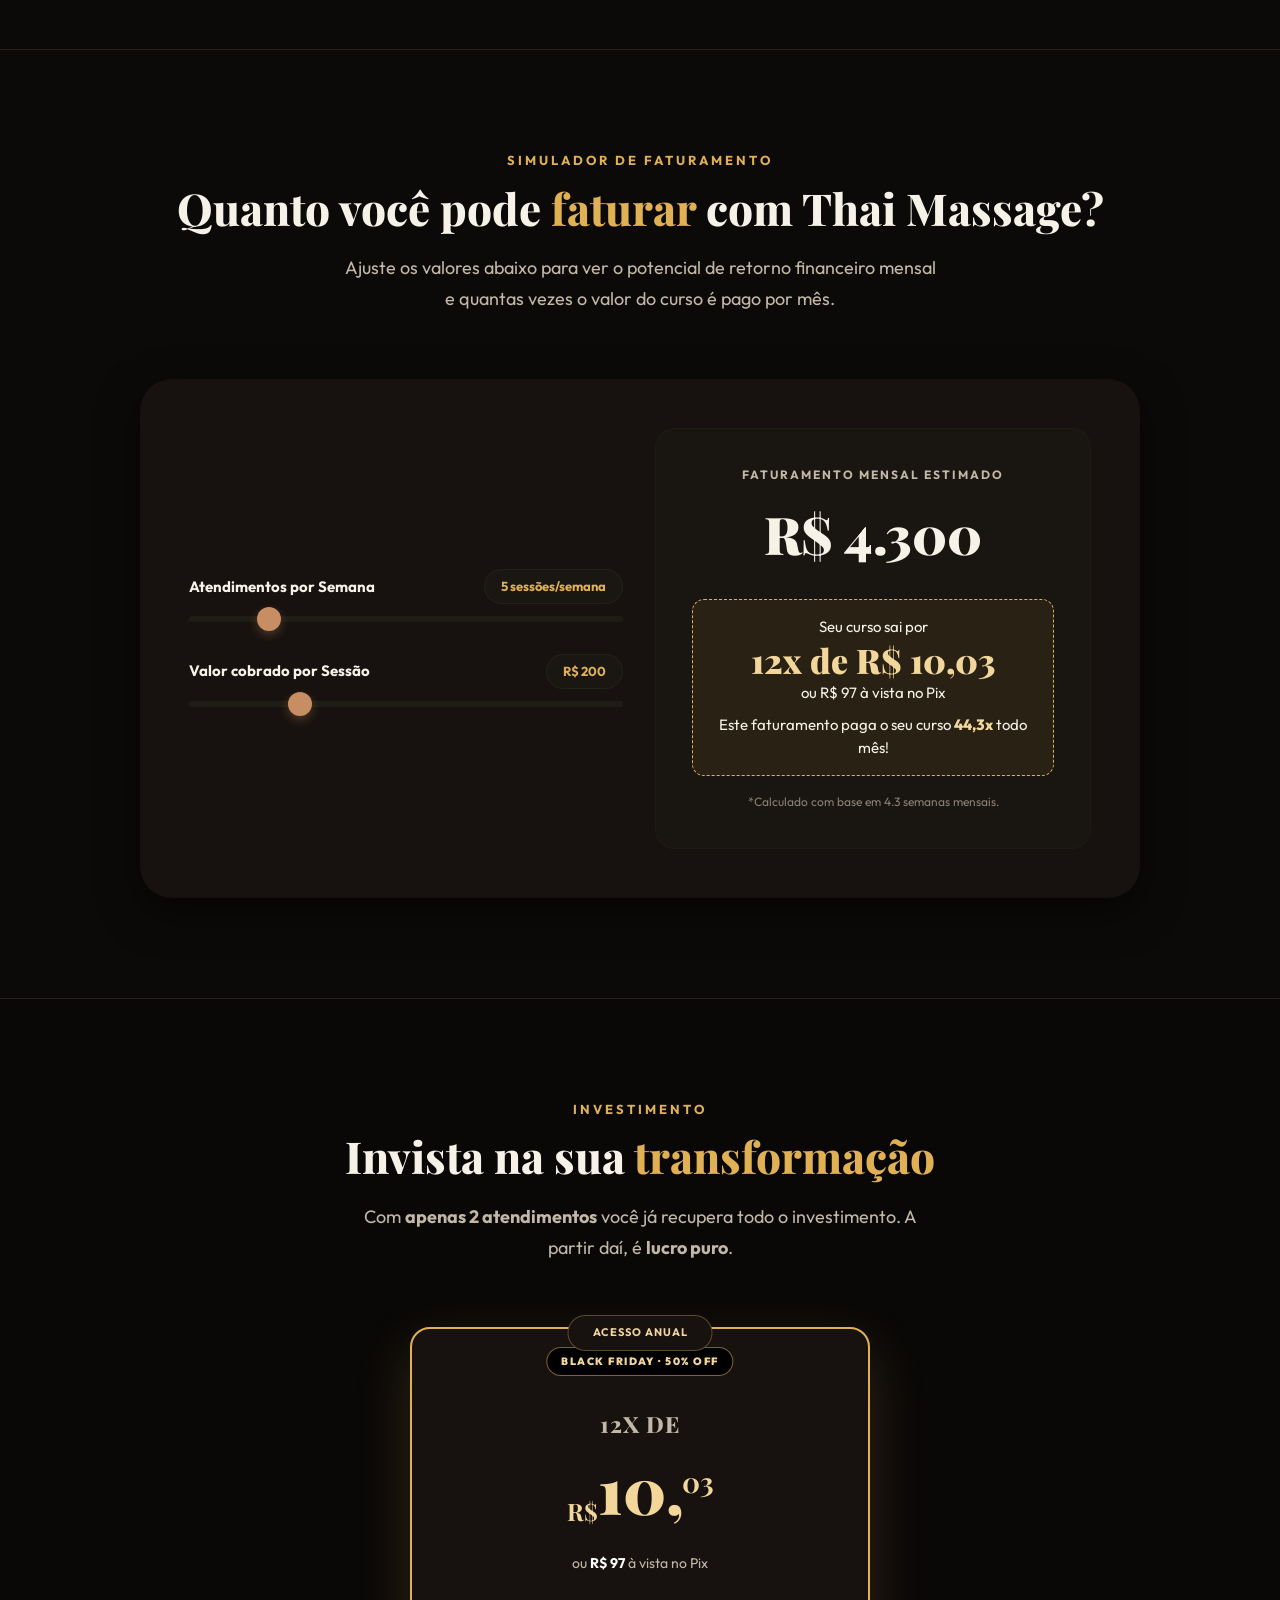
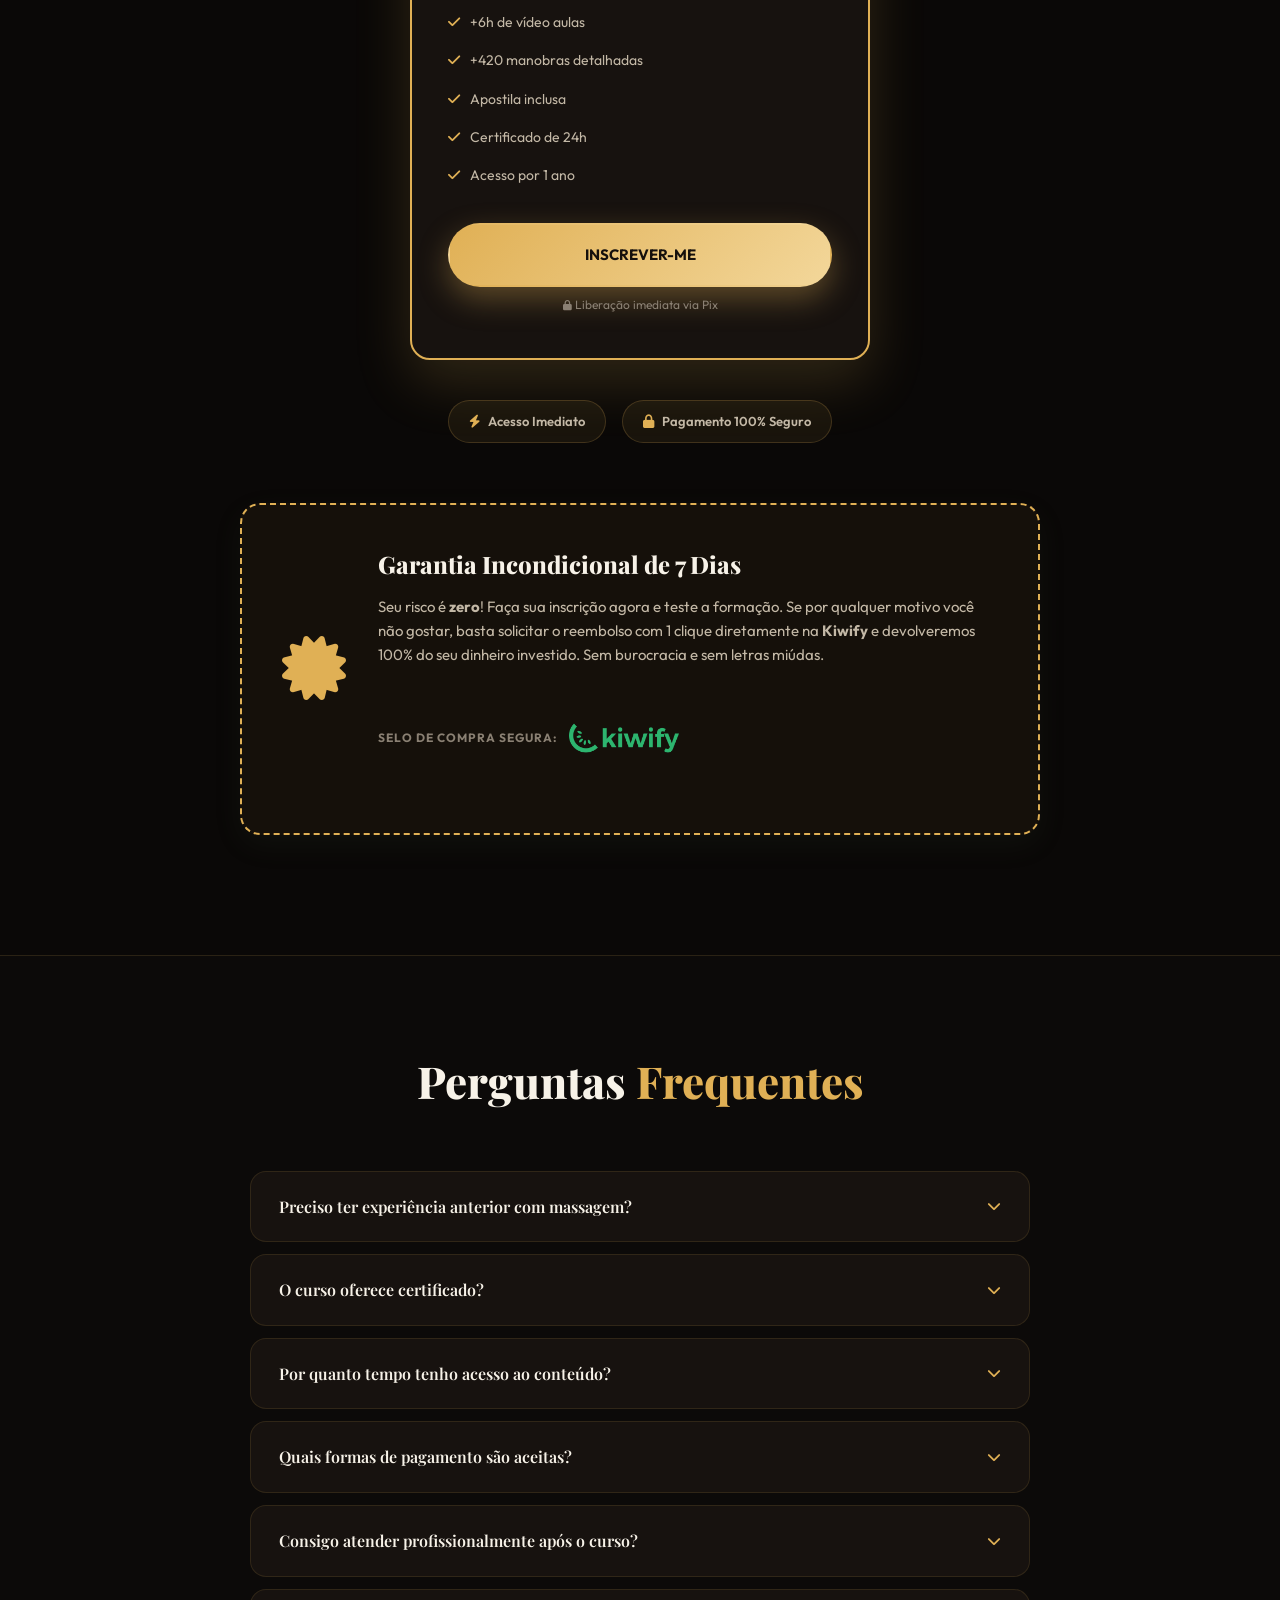
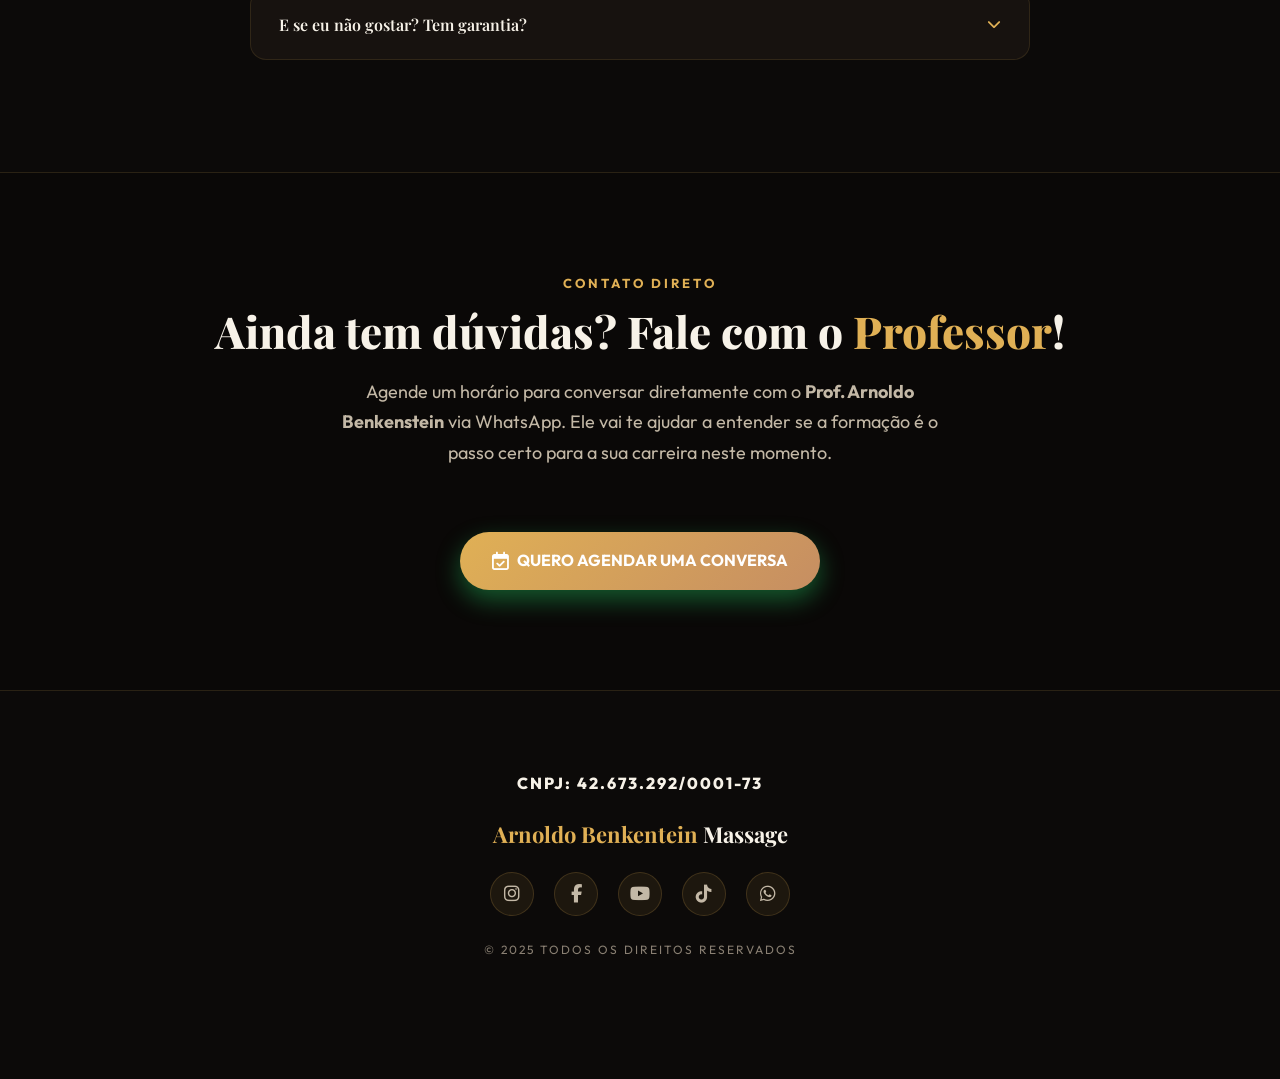
==== commit 235a332b: "Bônus: troca a mentoria (não faz parte do curso de R$ 97) pelo aplicativo com as manobras e apostila" ====
--- a/index.html
+++ b/index.html
@@ -659,11 +659,10 @@
                 </div>
                 <div class="glass deliverable-card reveal" style="transition-delay:0.1s">
                     <div class="deliverable-icon" style="background:rgba(91,124,83,0.1);color:var(--primary);"><i
-                            class="fas fa-users"></i></div>
+                            class="fas fa-mobile-alt"></i></div>
                     <div>
-                        <h3>Mentoria Online (3 meses)</h3>
-                        <p>Participe de 3 meses de mentorias exclusivas com o professor Arnoldo para tirar dúvidas e refinar sua
-                            técnica.</p>
+                        <h3>Aplicativo com as Manobras e Apostilas</h3>
+                        <p>Consulte as manobras e as apostilas do curso direto no celular, sempre que precisar.</p>
                     </div>
                 </div>
             </div>
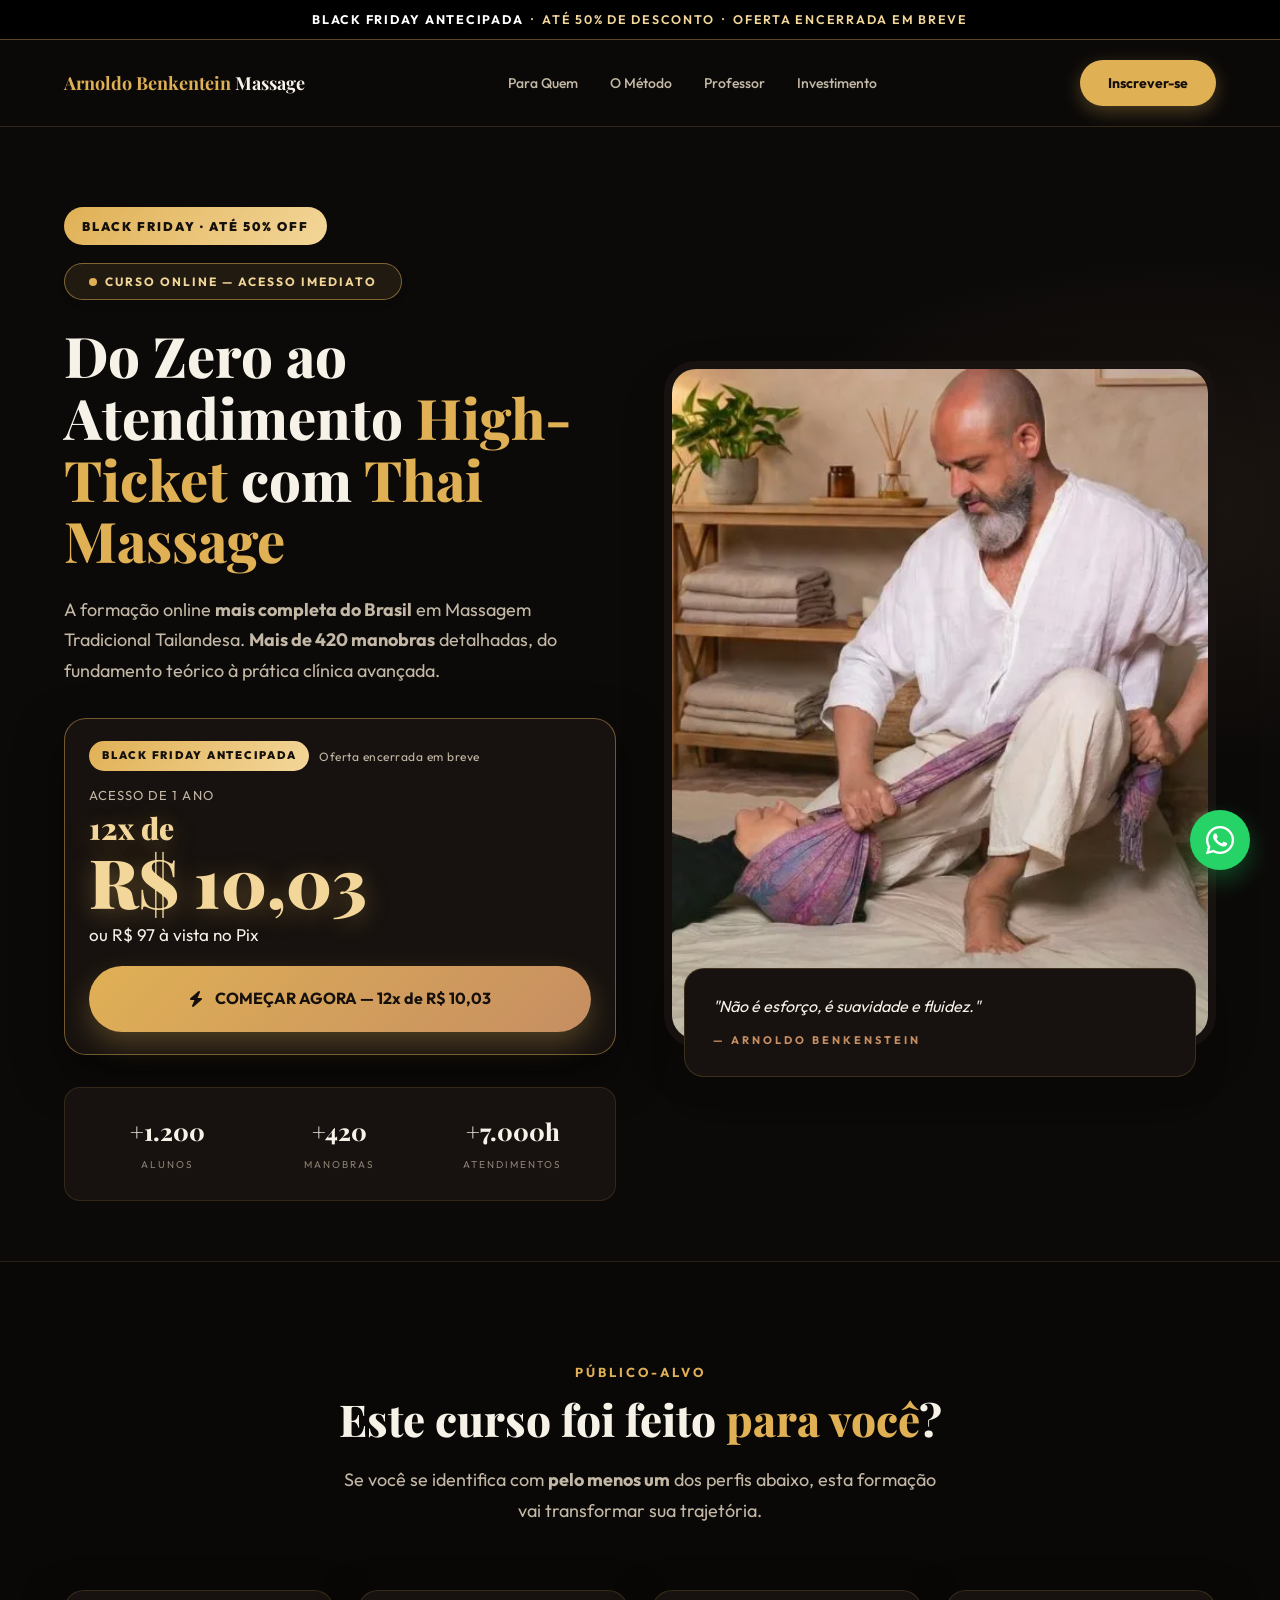
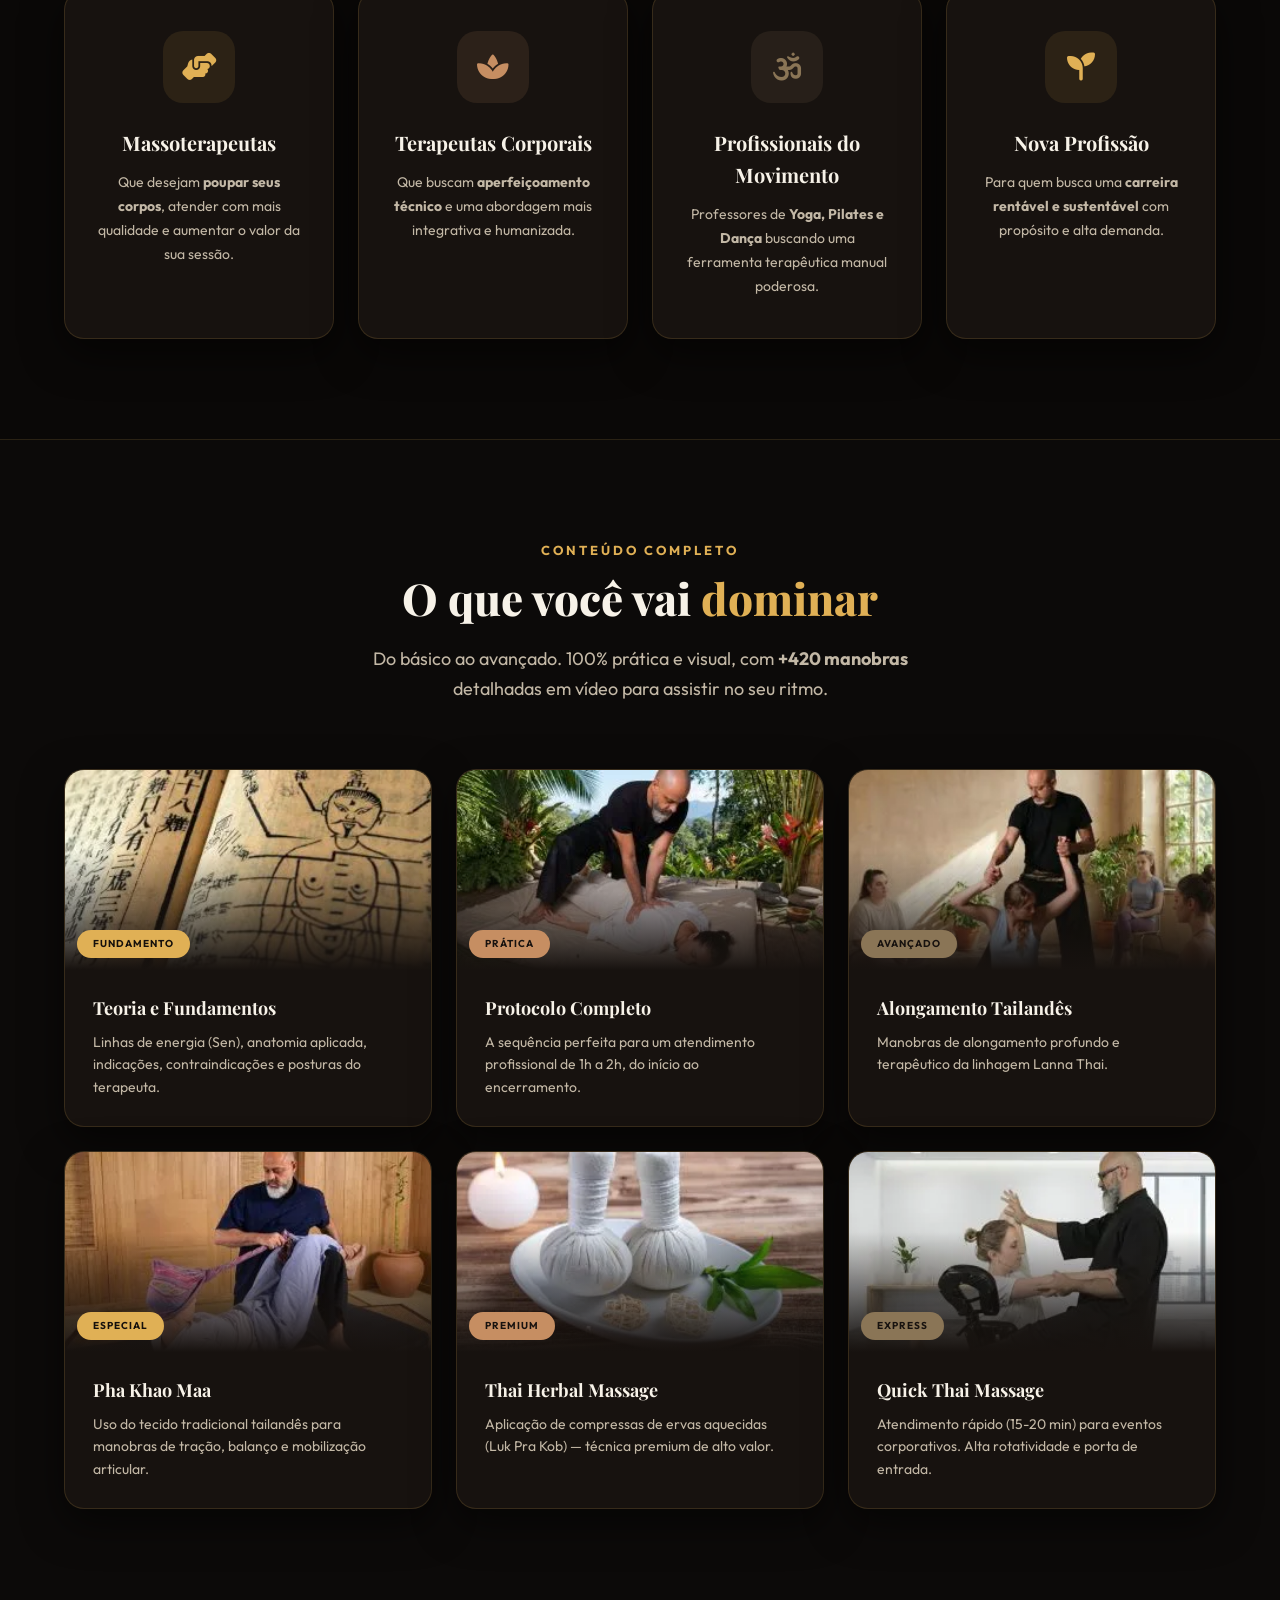
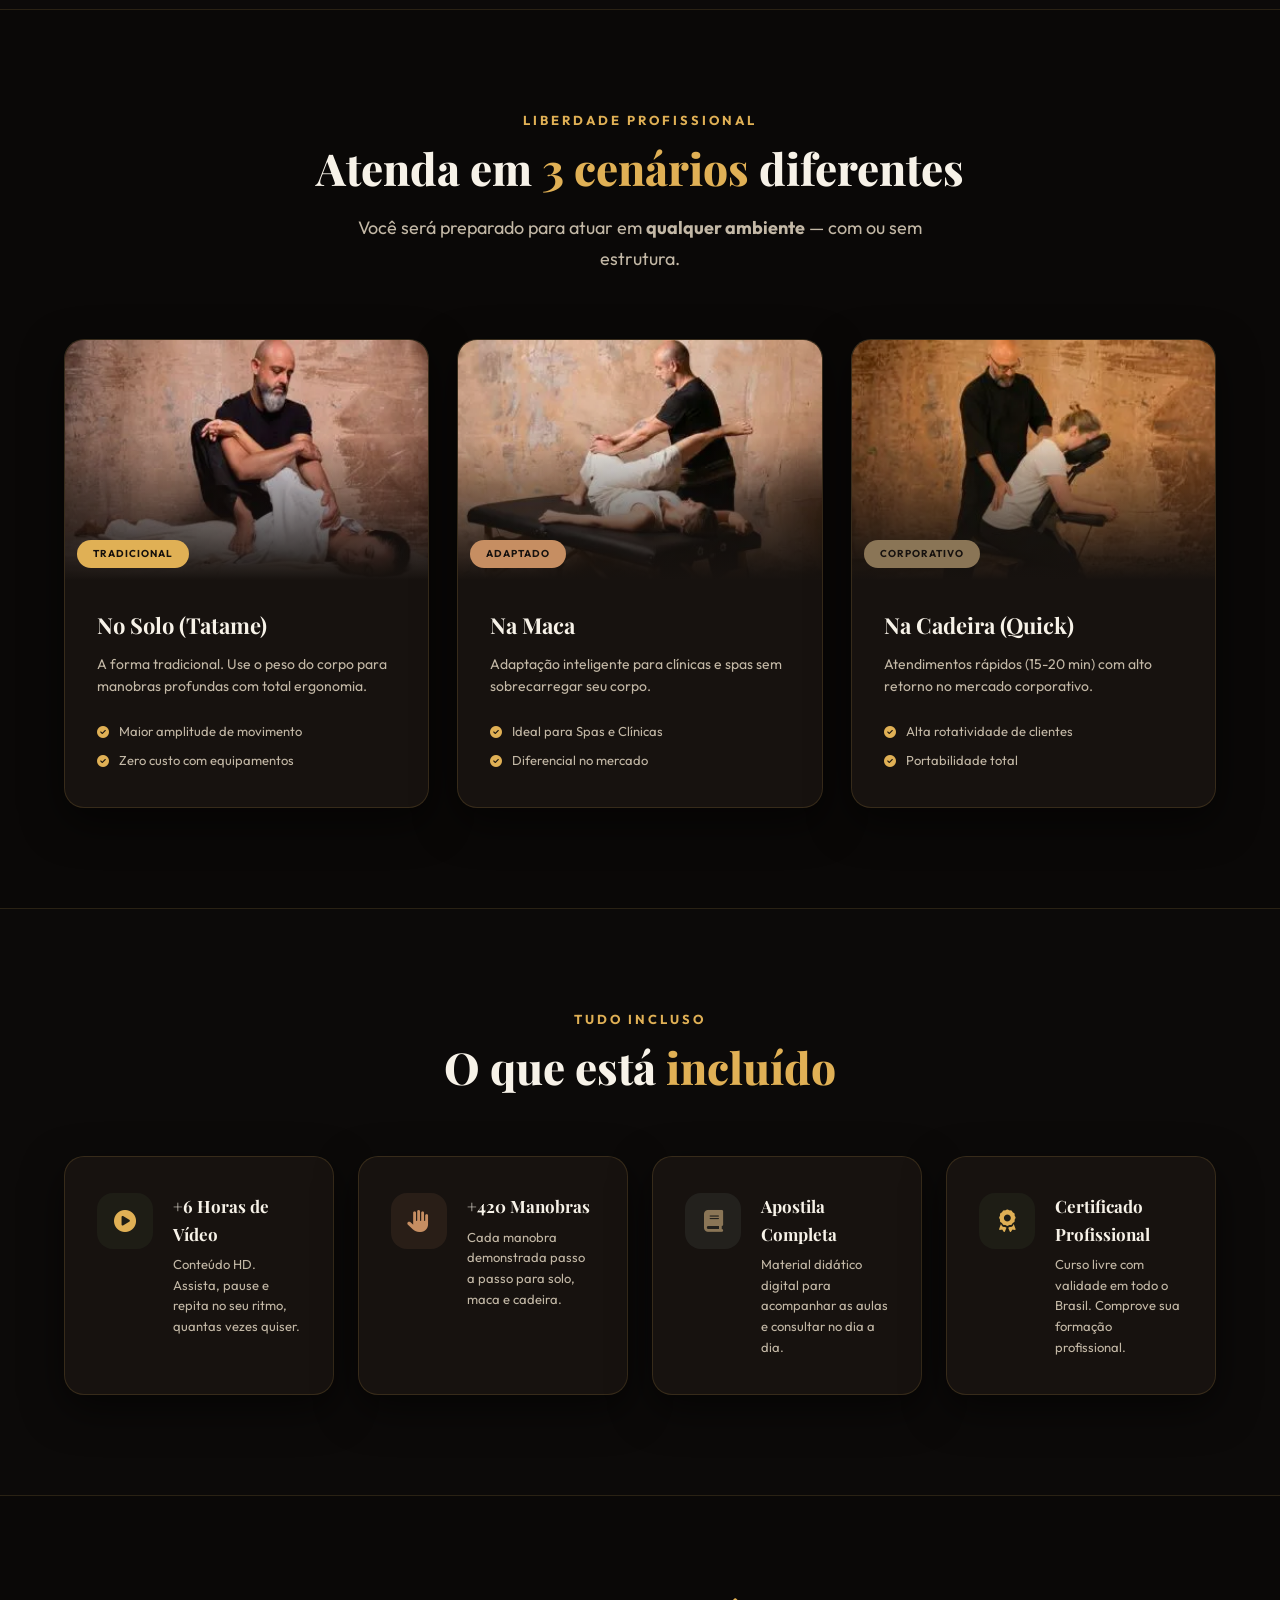
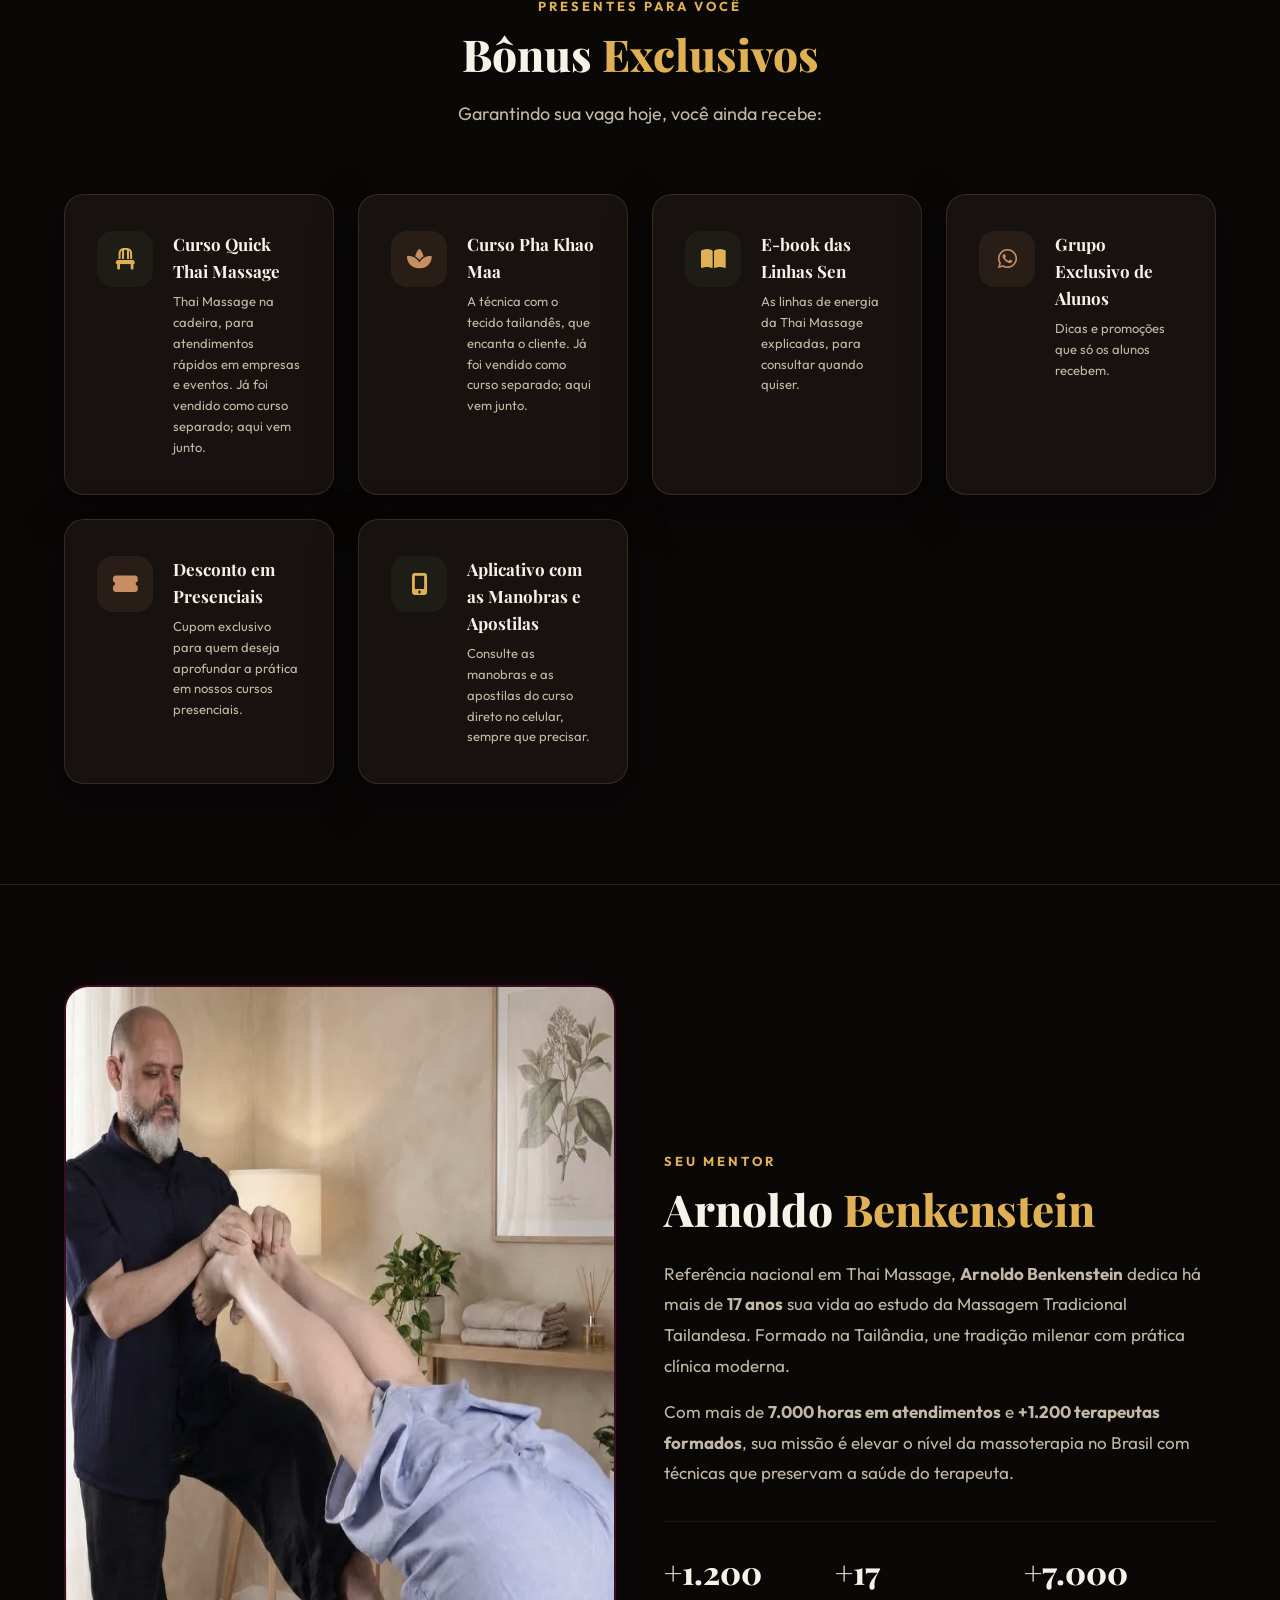
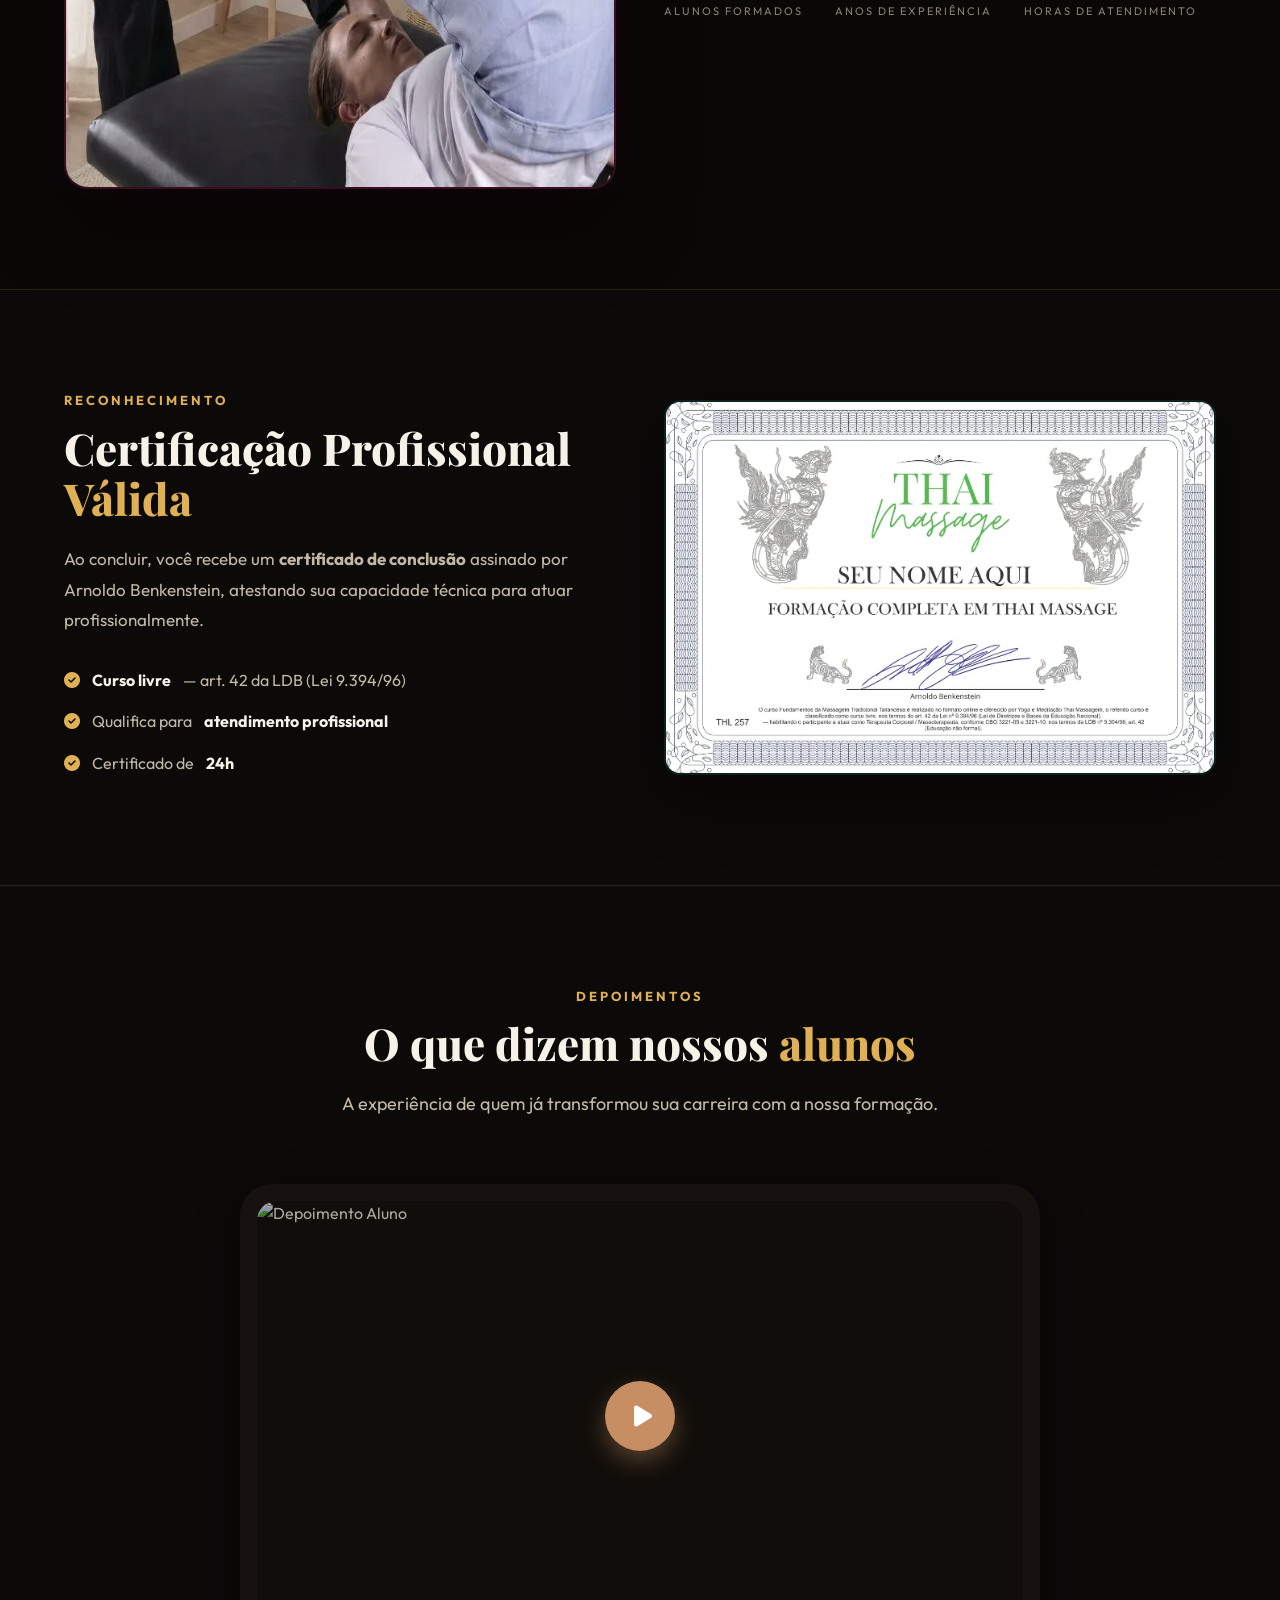
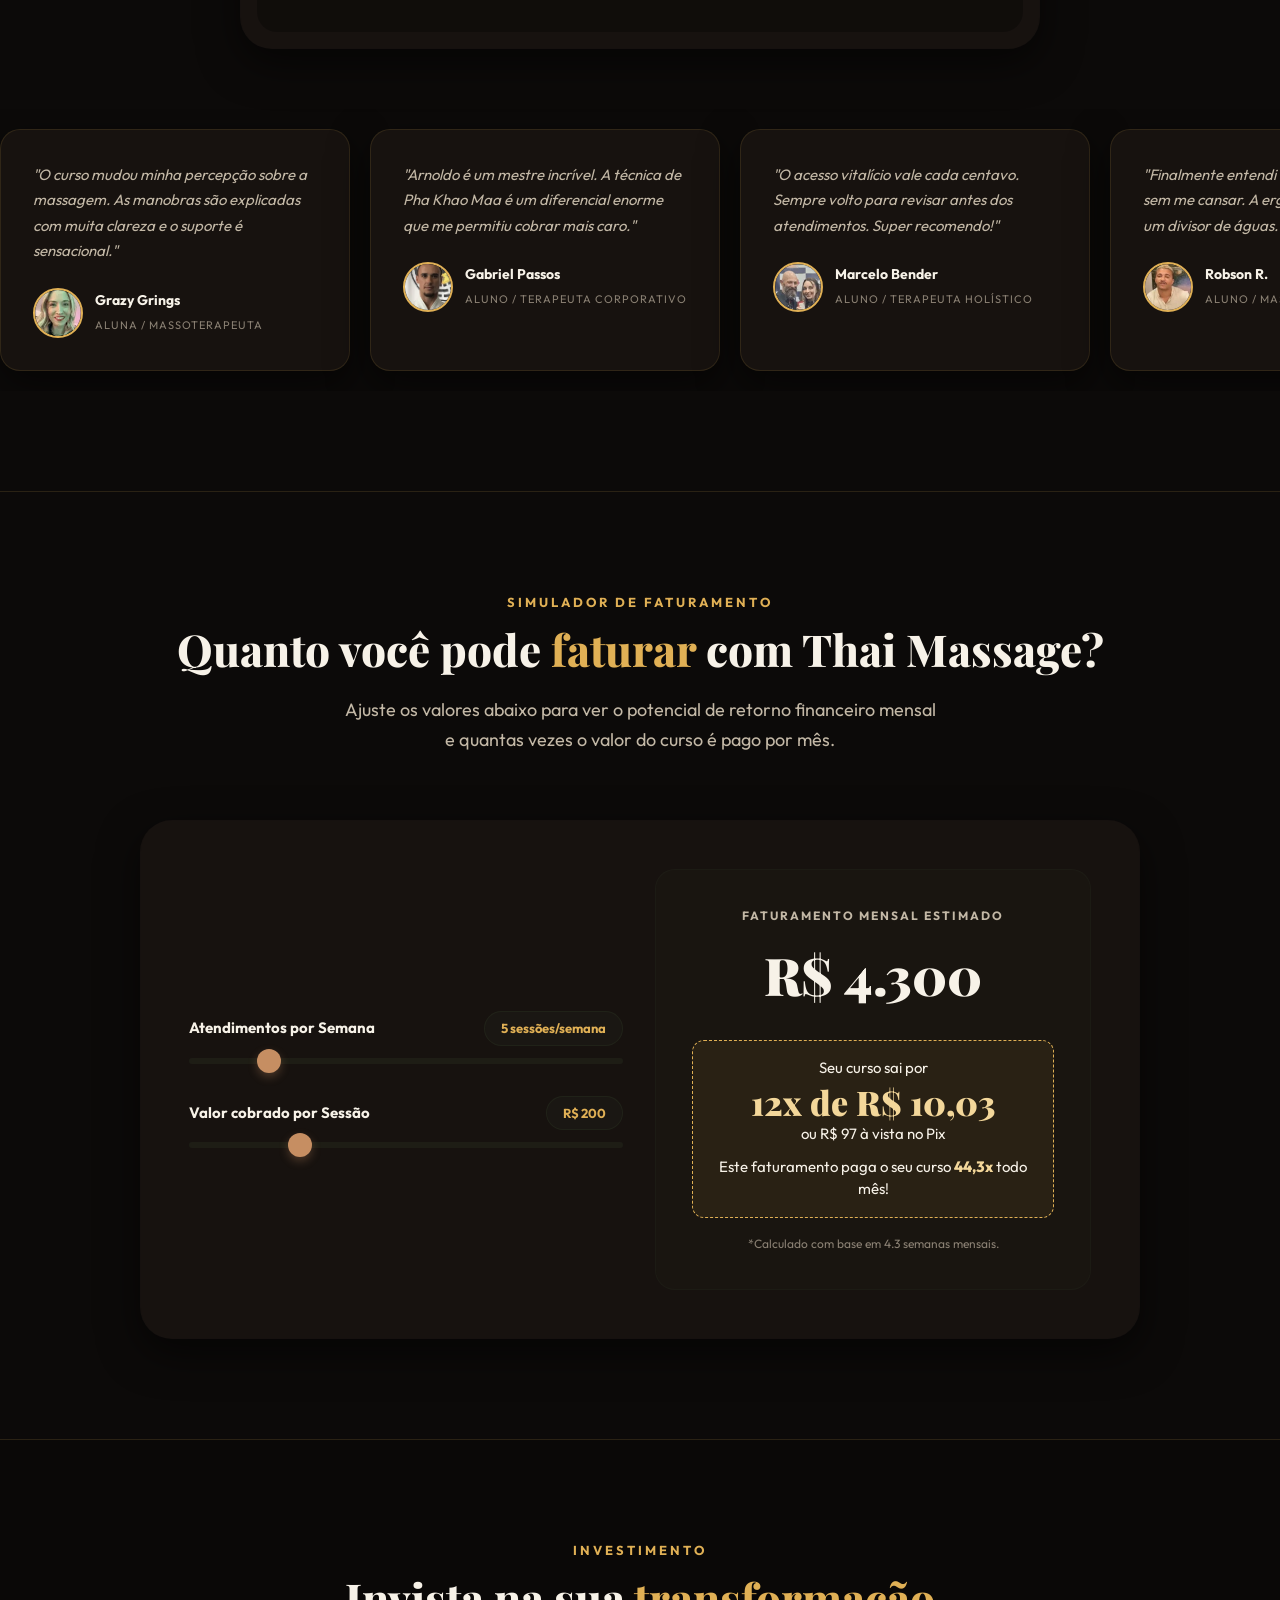
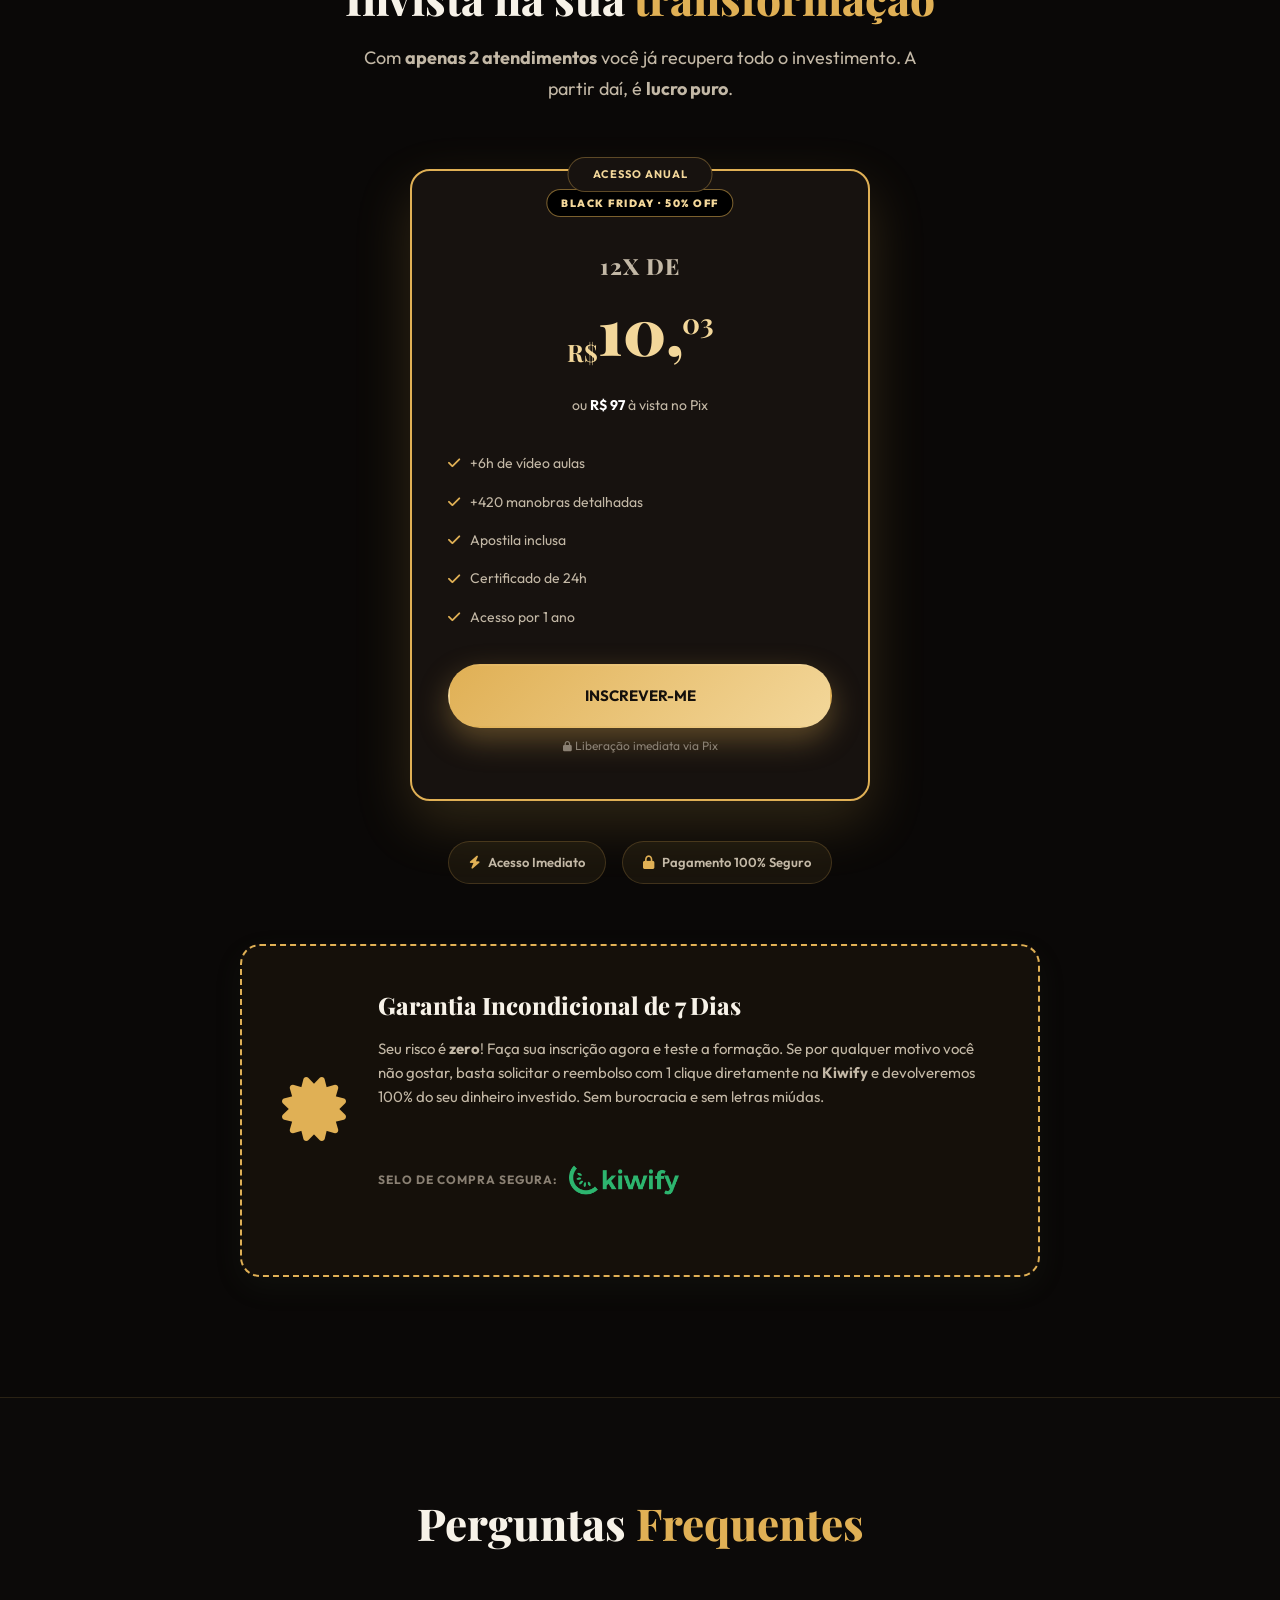
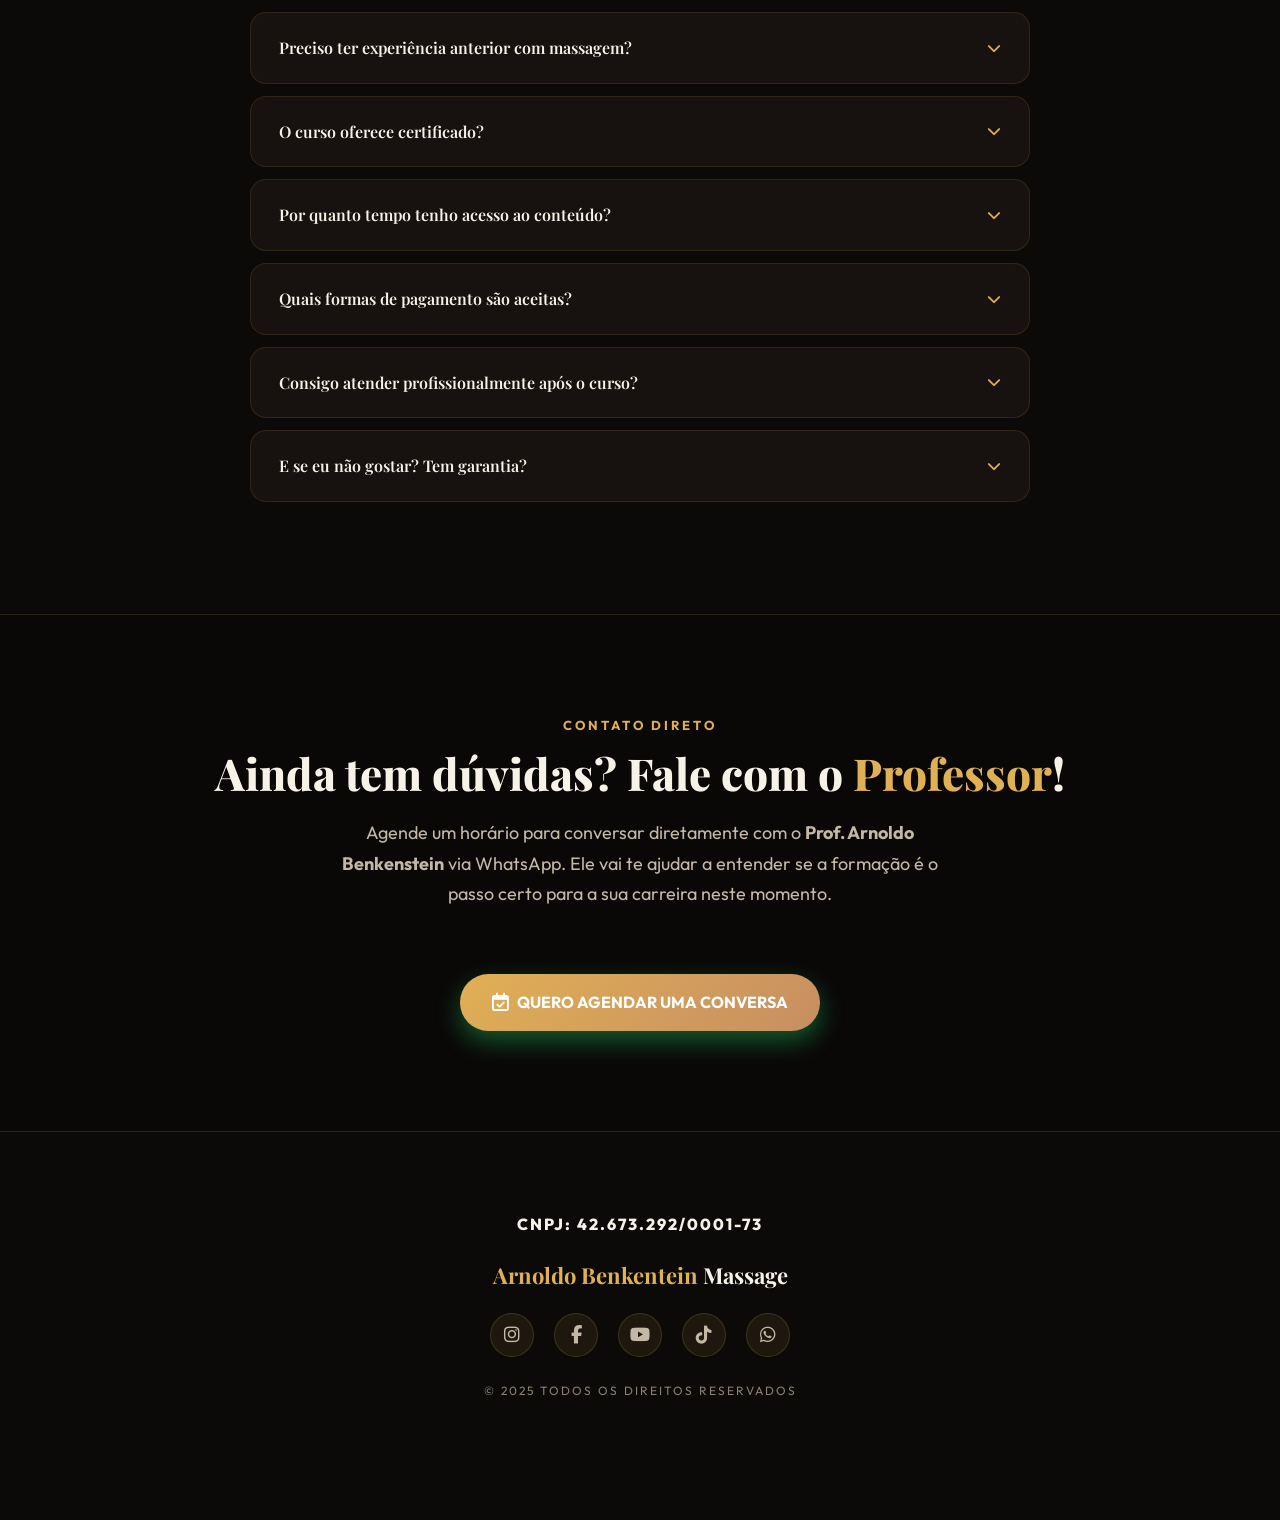
==== commit 49ca2738: "Bônus: Quick Thai Massage, Pha Khao Maa, e-book das linhas Sen e grupo de alunos Co-Authored-By: Cla" ====
--- a/index.html
+++ b/index.html
@@ -650,6 +650,38 @@
             </div>
             <div class="deliverable-grid">
                 <div class="glass deliverable-card reveal">
+                    <div class="deliverable-icon" style="background:rgba(91,124,83,0.1);color:var(--primary);"><i
+                            class="fas fa-chair"></i></div>
+                    <div>
+                        <h3>Curso Quick Thai Massage</h3>
+                        <p>Thai Massage na cadeira, para atendimentos rápidos em empresas e eventos. Já foi vendido como curso separado; aqui vem junto.</p>
+                    </div>
+                </div>
+                <div class="glass deliverable-card reveal" style="transition-delay:0.1s">
+                    <div class="deliverable-icon" style="background:rgba(198,142,98,0.1);color:var(--secondary);"><i
+                            class="fas fa-spa"></i></div>
+                    <div>
+                        <h3>Curso Pha Khao Maa</h3>
+                        <p>A técnica com o tecido tailandês, que encanta o cliente. Já foi vendido como curso separado; aqui vem junto.</p>
+                    </div>
+                </div>
+                <div class="glass deliverable-card reveal">
+                    <div class="deliverable-icon" style="background:rgba(91,124,83,0.1);color:var(--primary);"><i
+                            class="fas fa-book-open"></i></div>
+                    <div>
+                        <h3>E-book das Linhas Sen</h3>
+                        <p>As linhas de energia da Thai Massage explicadas, para consultar quando quiser.</p>
+                    </div>
+                </div>
+                <div class="glass deliverable-card reveal" style="transition-delay:0.1s">
+                    <div class="deliverable-icon" style="background:rgba(198,142,98,0.1);color:var(--secondary);"><i
+                            class="fab fa-whatsapp"></i></div>
+                    <div>
+                        <h3>Grupo Exclusivo de Alunos</h3>
+                        <p>Dicas e promoções que só os alunos recebem.</p>
+                    </div>
+                </div>
+                <div class="glass deliverable-card reveal">
                     <div class="deliverable-icon" style="background:rgba(198,142,98,0.1);color:var(--secondary);"><i
                             class="fas fa-ticket-alt"></i></div>
                     <div>
@@ -895,7 +927,7 @@
                         <li><i class="fas fa-check"></i> Apostila inclusa</li>
                         <li><i class="fas fa-check"></i> Certificado de 24h</li>
                         <li><i class="fas fa-check"></i> Acesso por 1 ano</li>
-                    </ul><a href="https://pay.kiwify.com.br/cvNjrRX" target="_blank" rel="noopener noreferrer"
+                    </ul><a href="https://pay.kiwify.com.br/pq0hXdZ" target="_blank" rel="noopener noreferrer"
                         onclick="fbq('track', 'InitiateCheckout', {value: 97.00, currency: 'BRL'});"
                         data-tracking="checkout_anual" class="cta-btn-secondary"
                         style="width:100%;justify-content:center;">INSCREVER-ME</a>
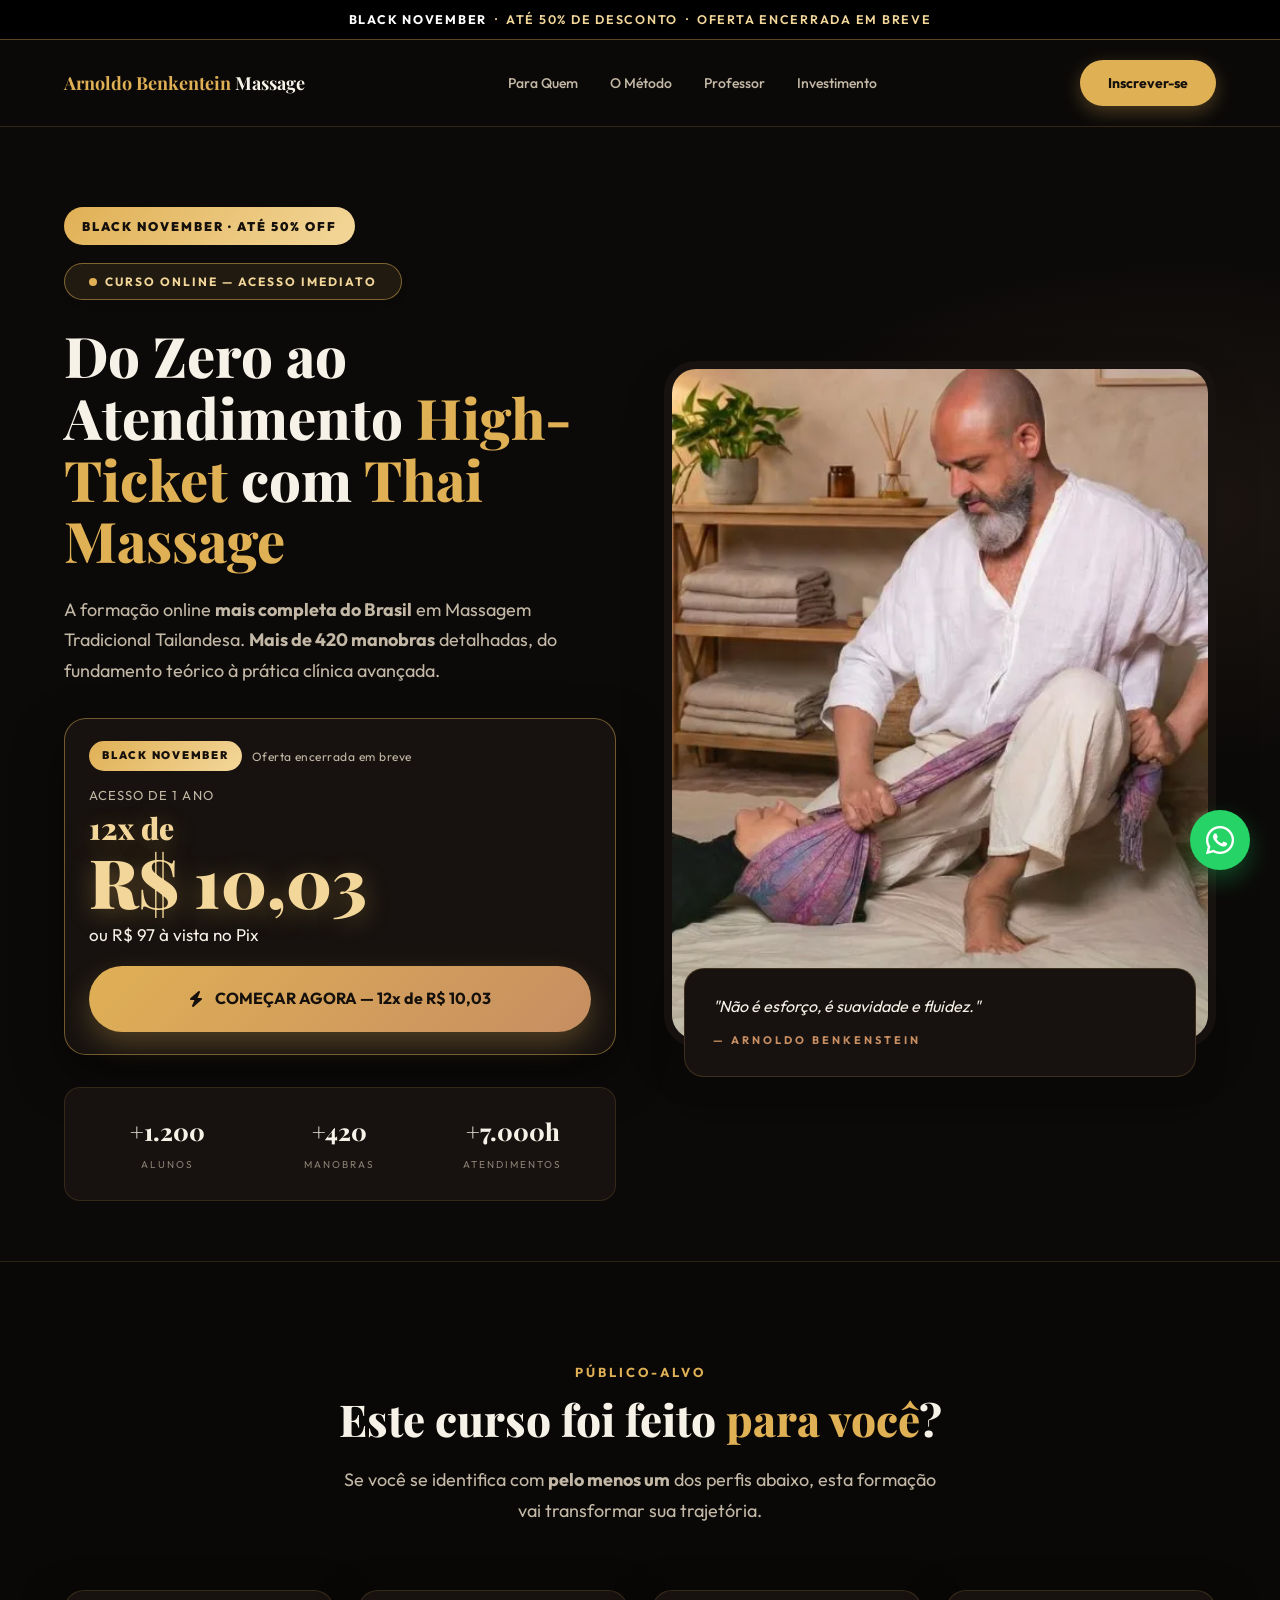
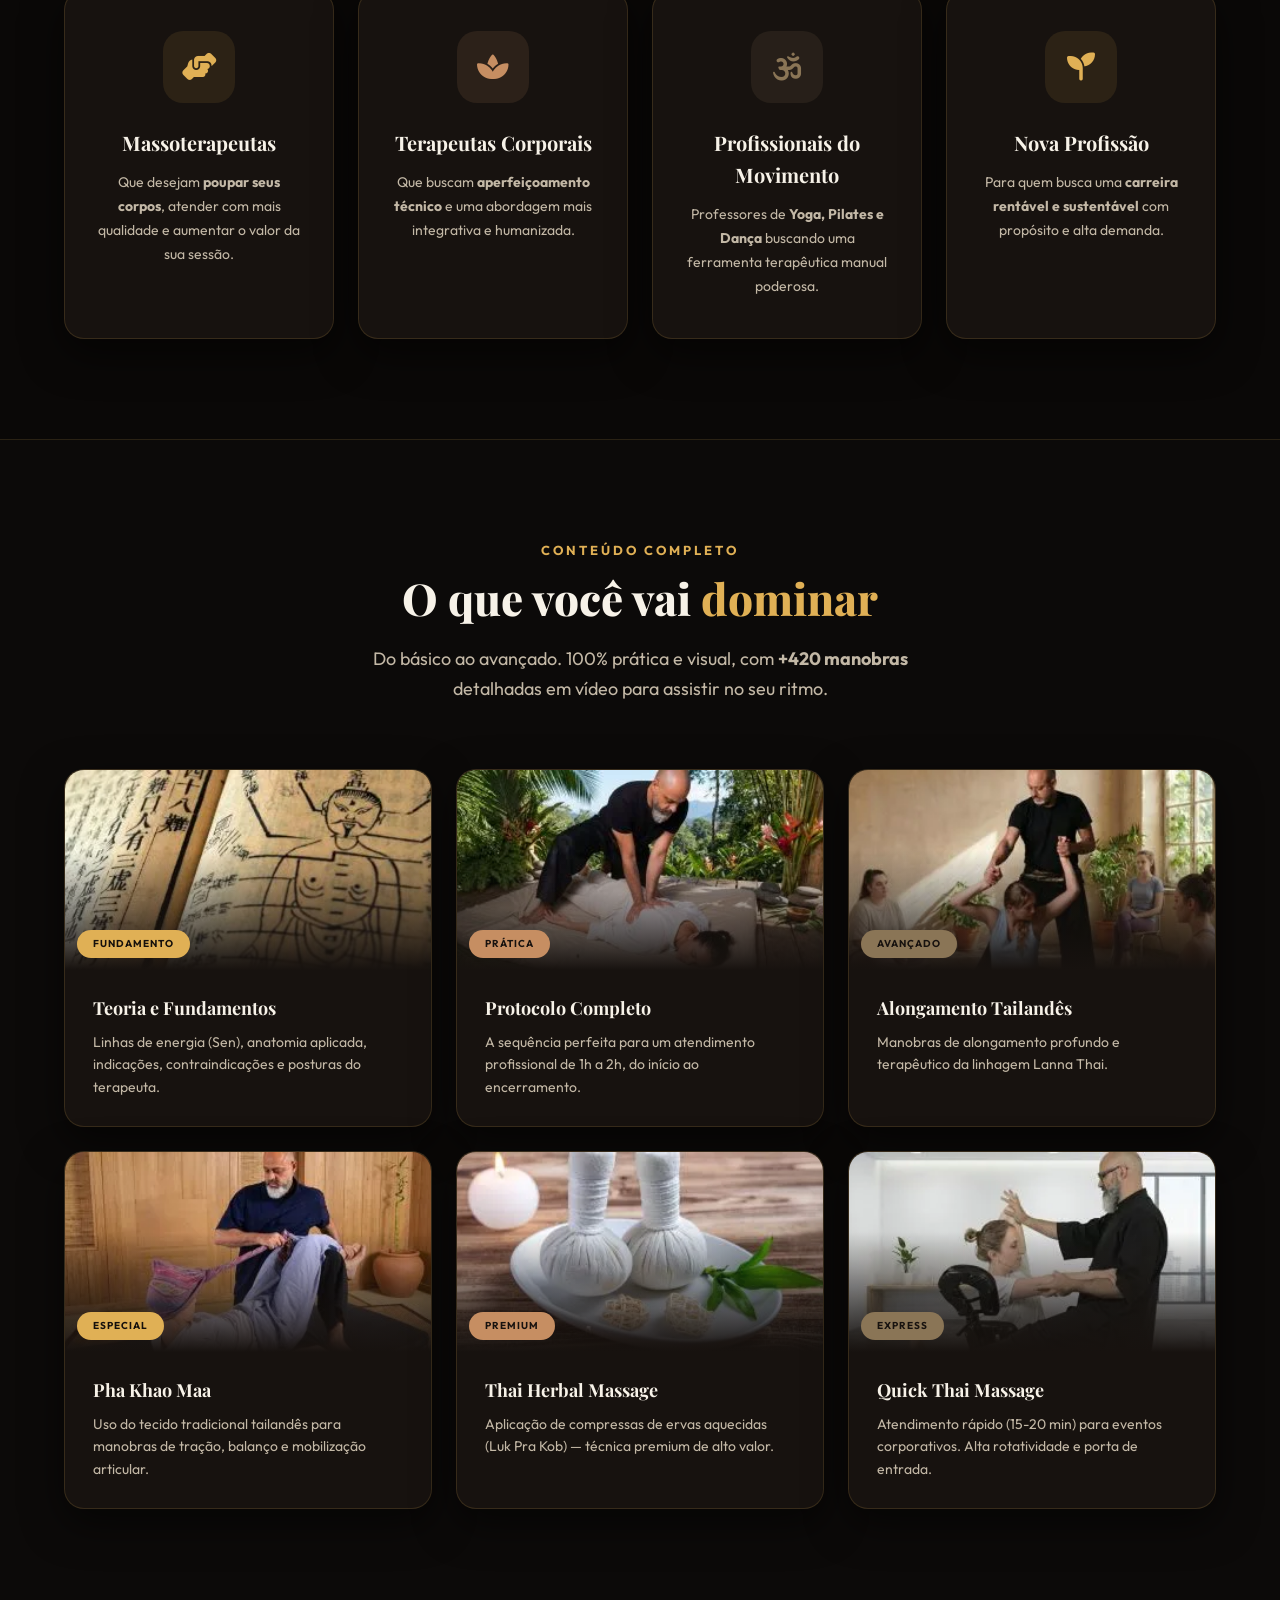
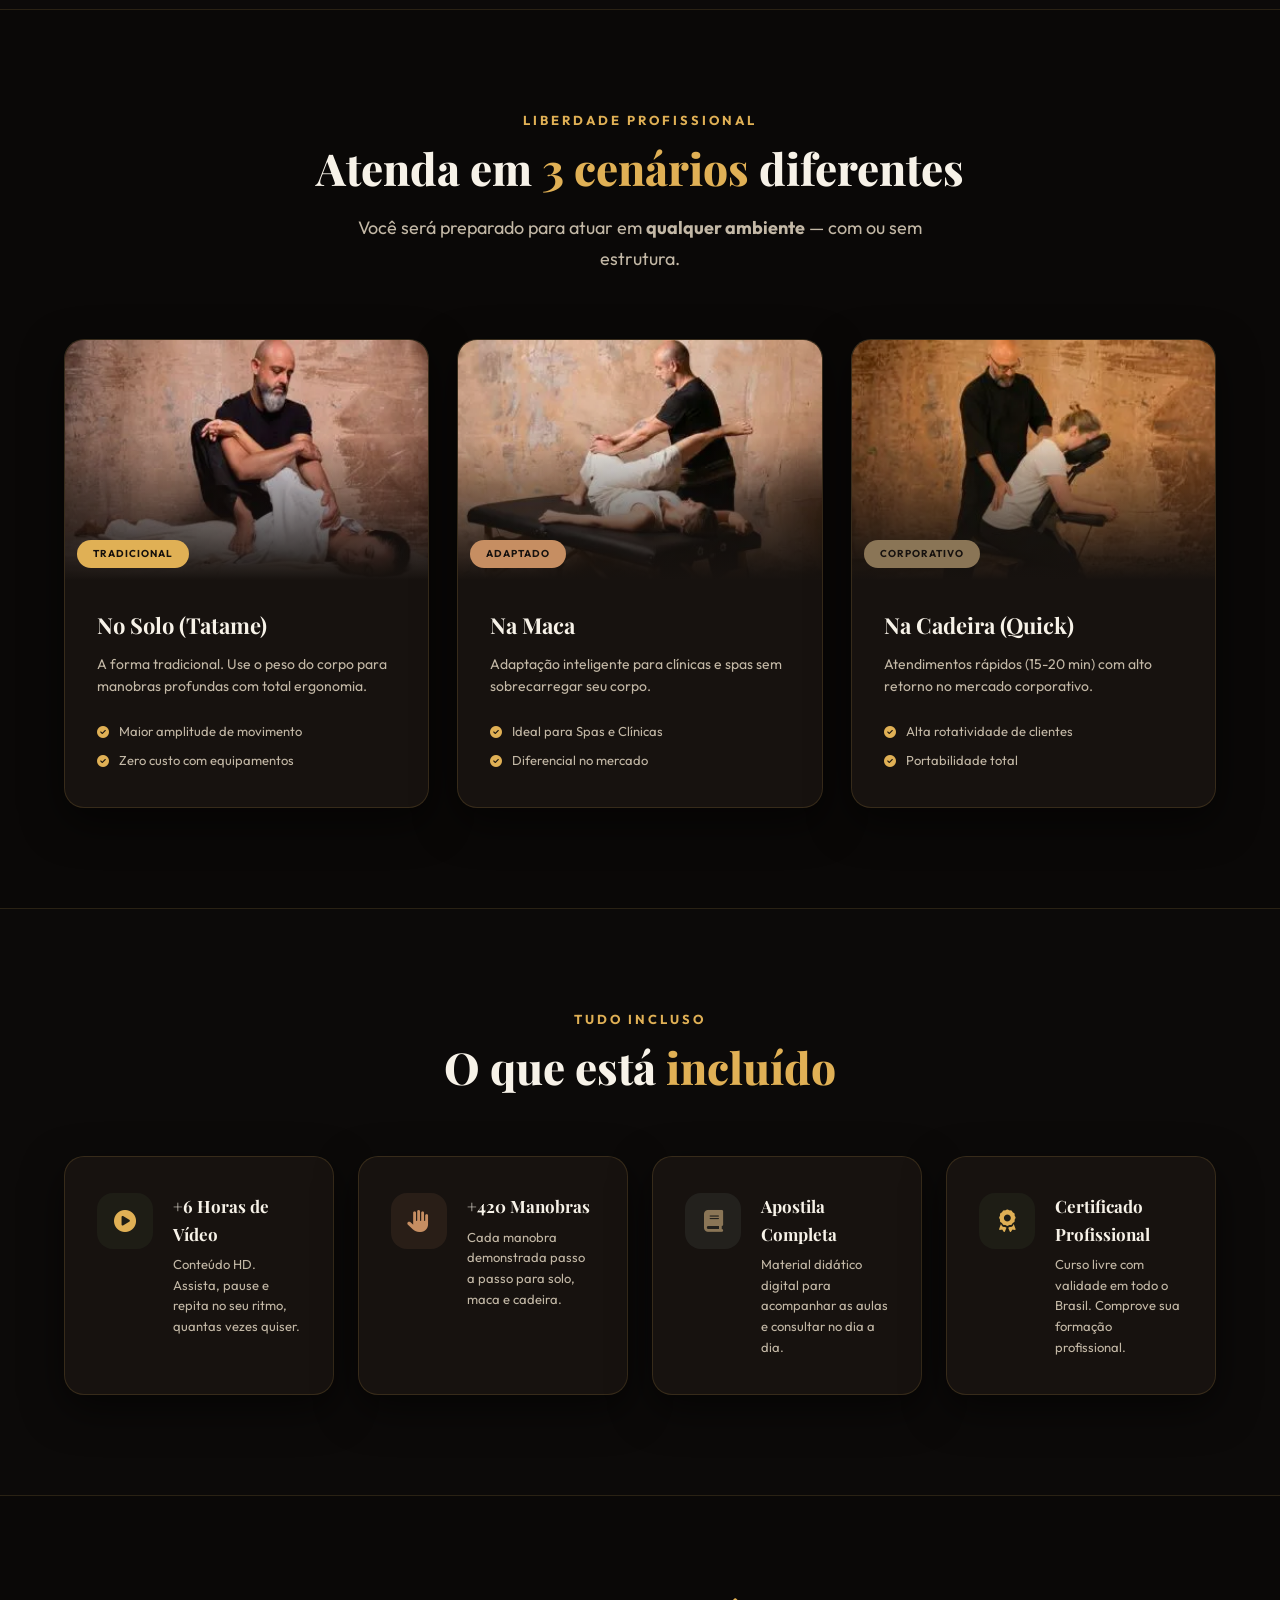
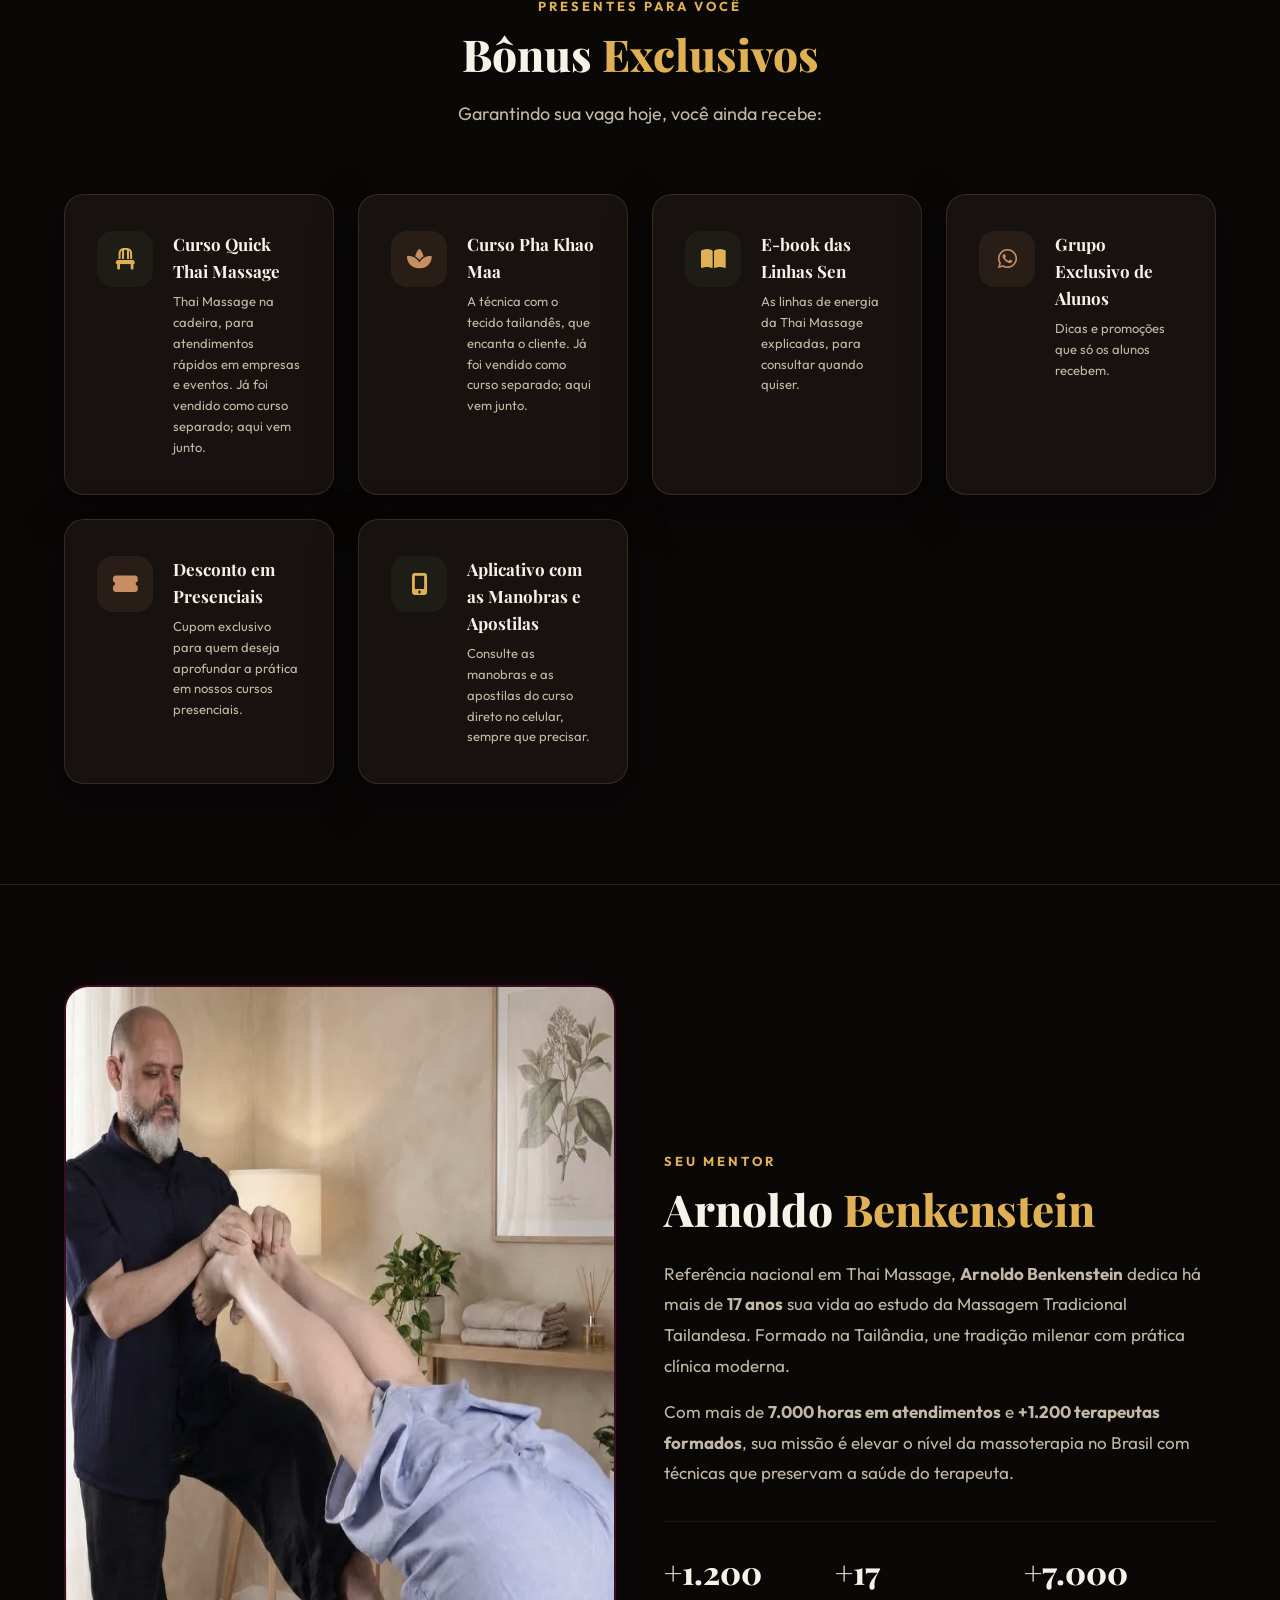
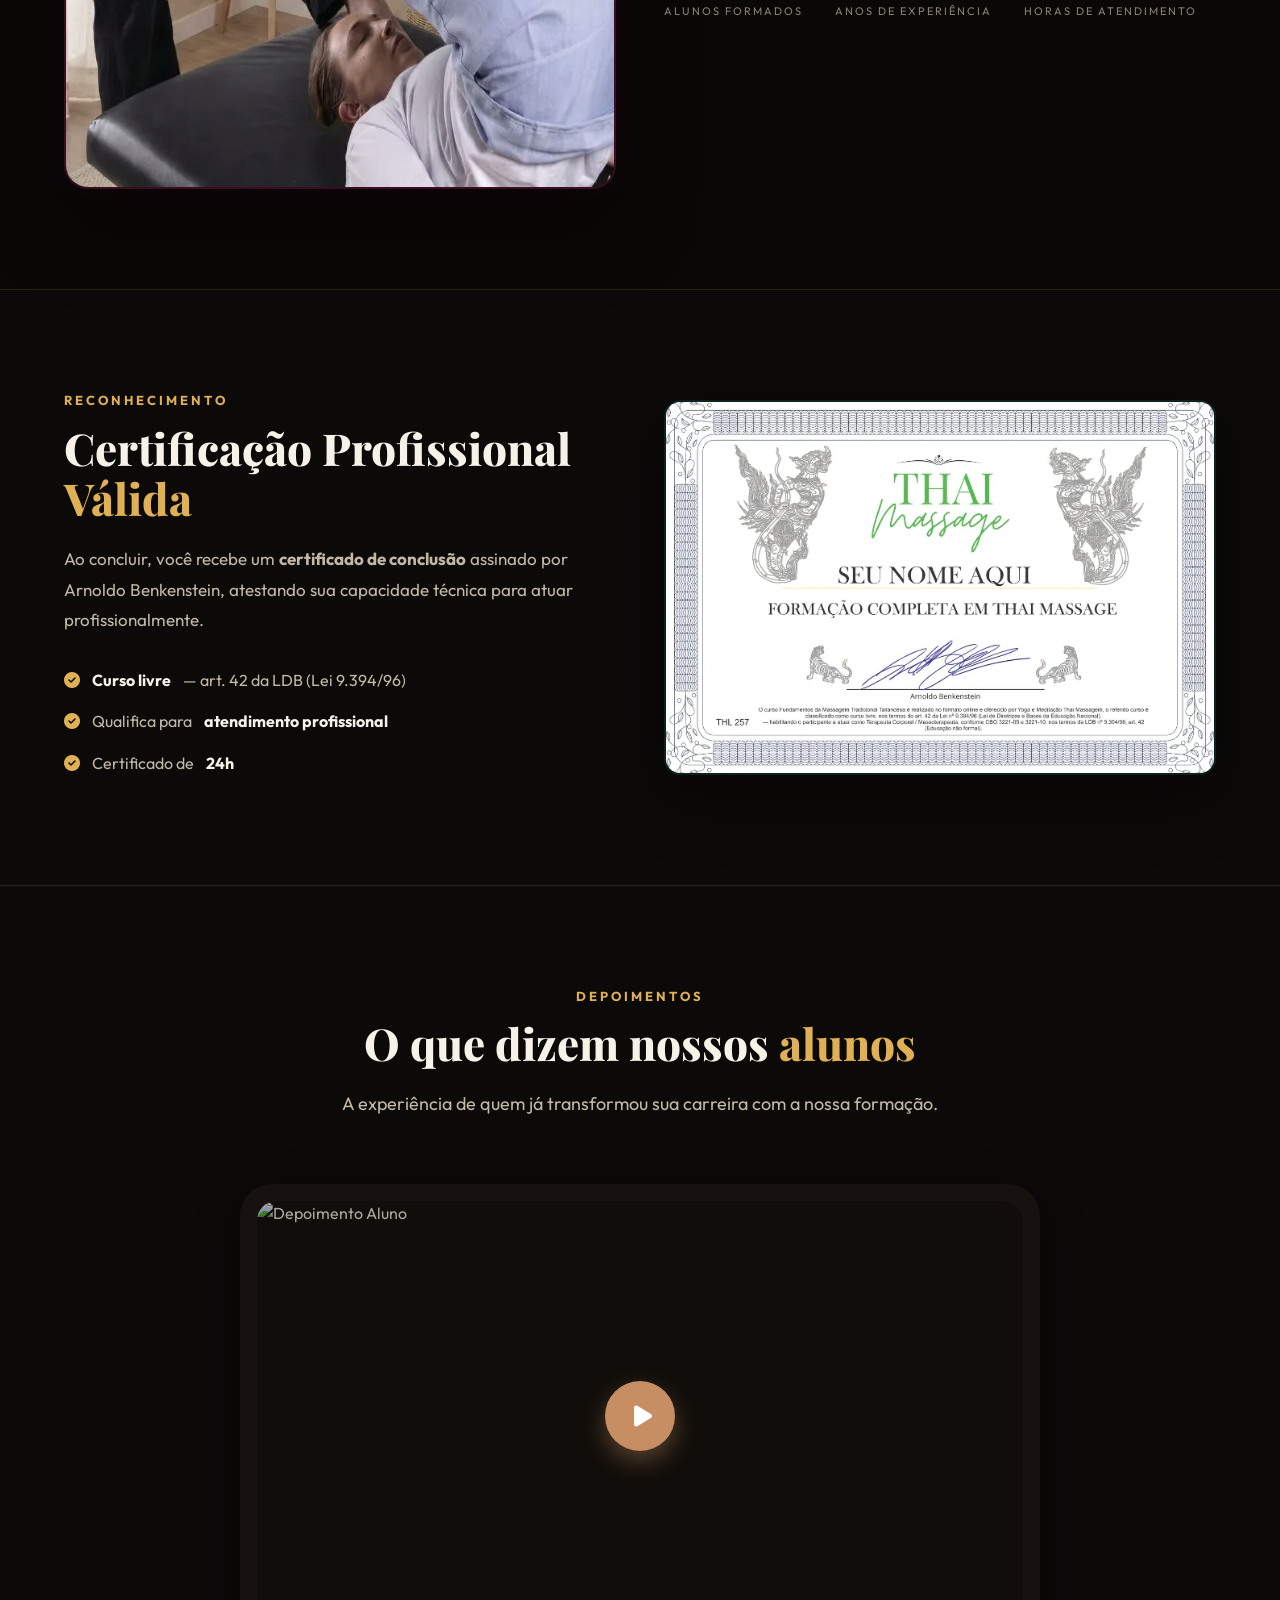
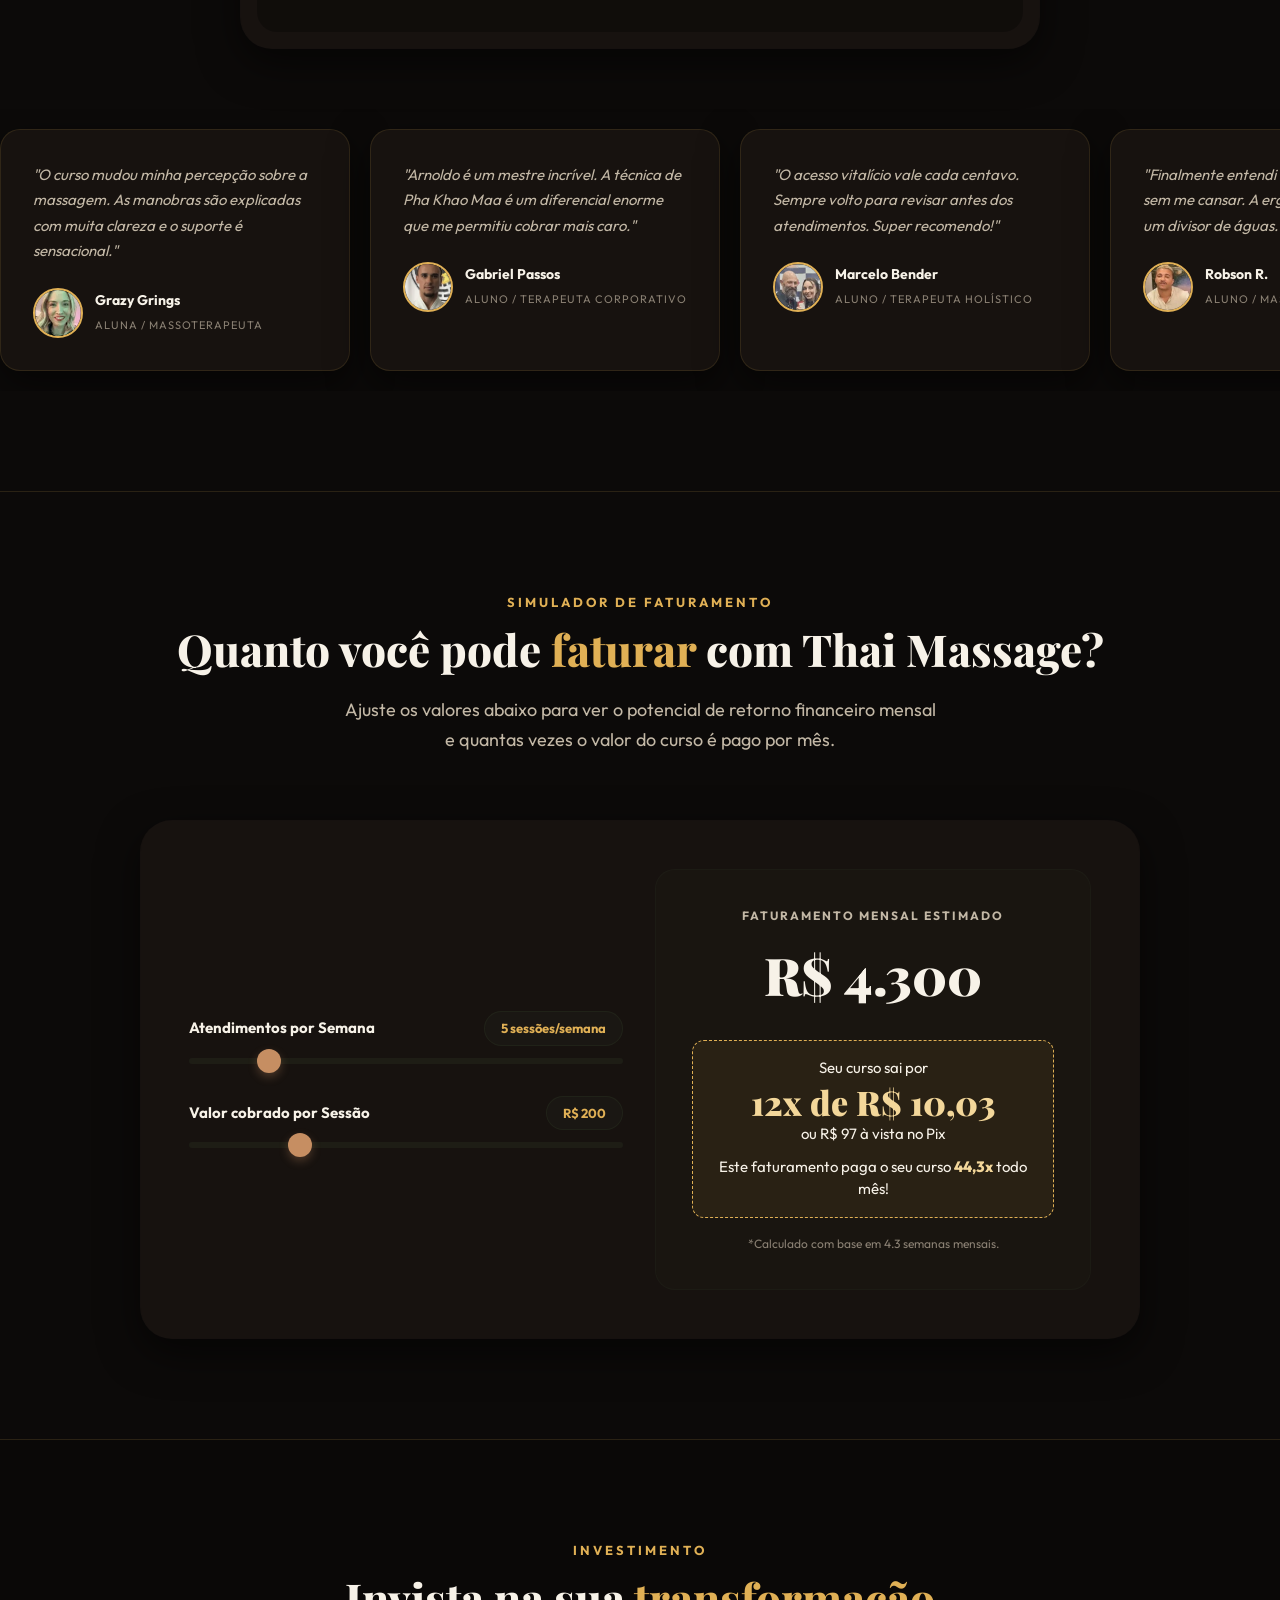
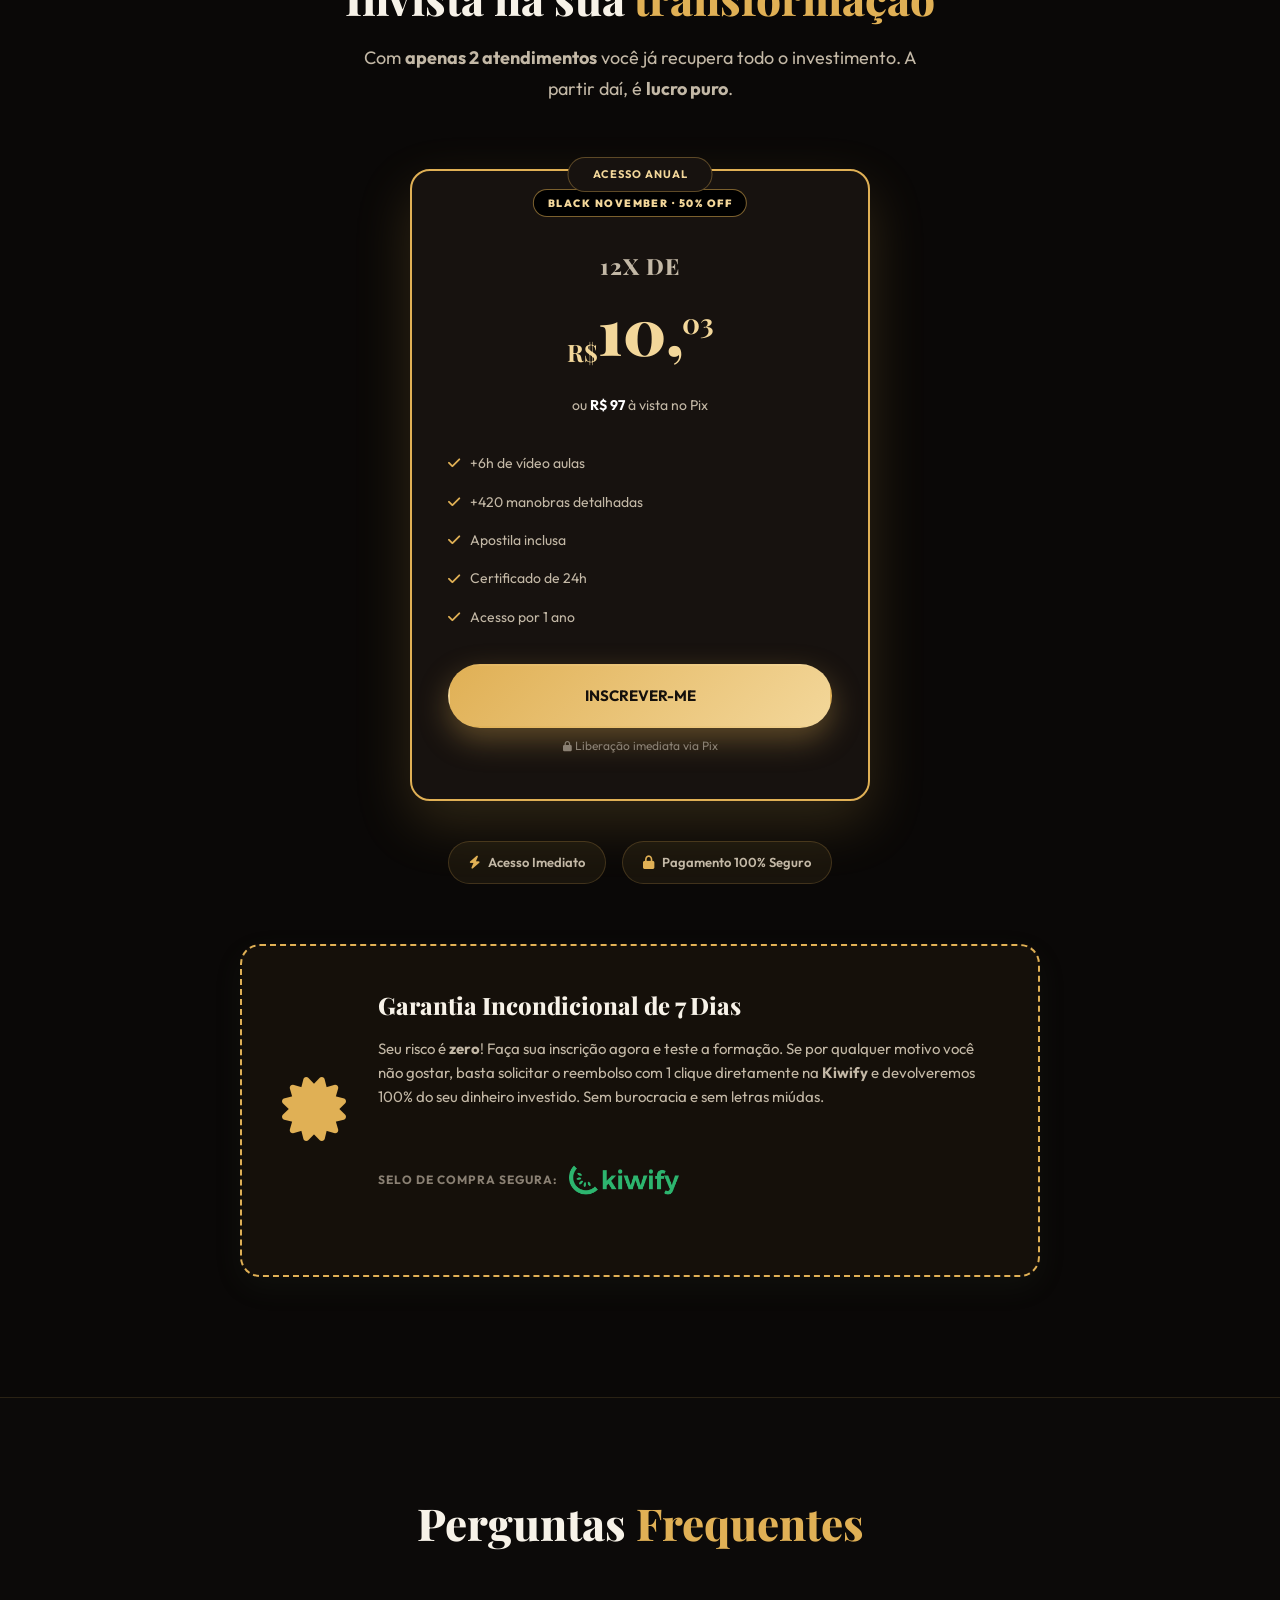
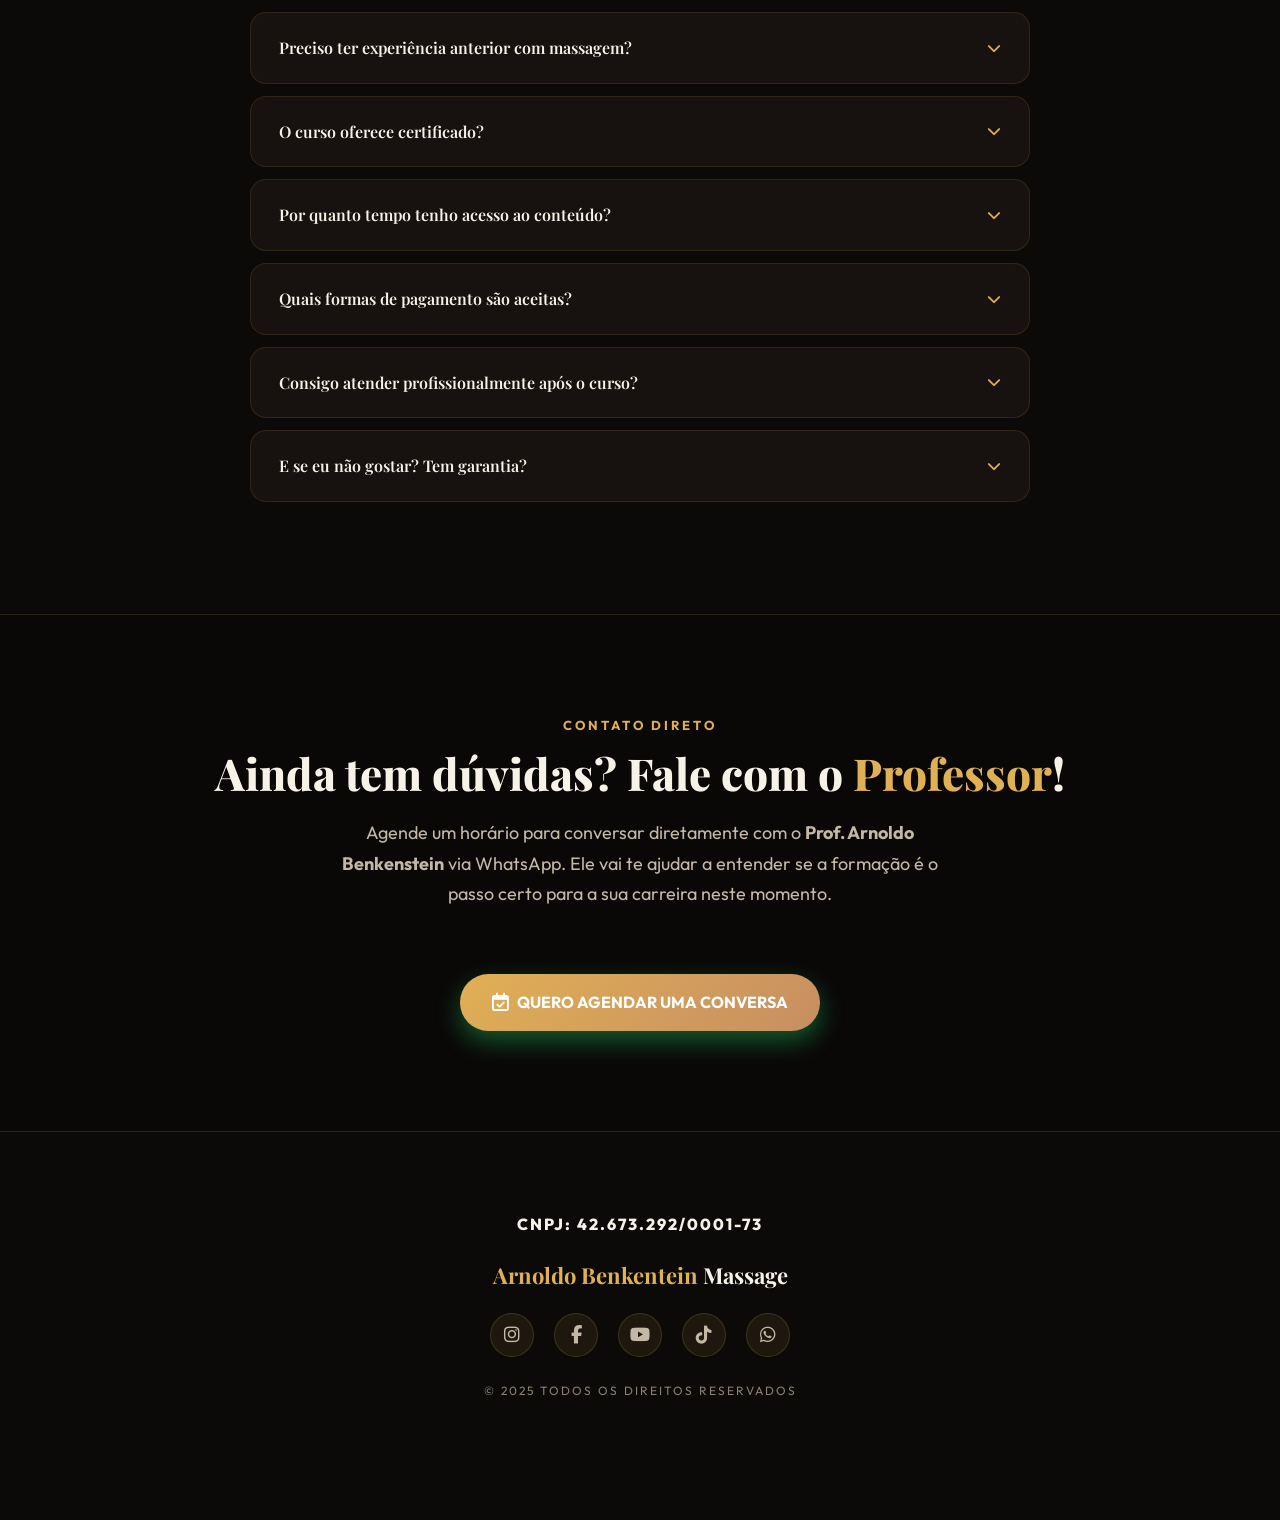
==== commit baa8a47e: "Pagina do curso online: Black Friday -> Black November Co-Authored-By: Claude Opus 5 <noreply@anthro" ====
--- a/index.html
+++ b/index.html
@@ -306,10 +306,10 @@
 .pricing-grid .price-card:nth-child(2){padding-top:54px}
 .pricing-grid .price-card:nth-child(1)::before,
 .pricing-grid .price-card:nth-child(2)::before{
-  content:"BLACK FRIDAY · 50% OFF";position:absolute;top:18px;left:50%;transform:translateX(-50%);
+  content:"BLACK NOVEMBER · 50% OFF";position:absolute;top:18px;left:50%;transform:translateX(-50%);
   background:#000;color:var(--bf-ouro-claro);border:1px solid rgba(224,176,85,.55);
   padding:5px 14px;border-radius:50px;font-size:10.5px;font-weight:900;letter-spacing:.14em;white-space:nowrap}
-.pricing-grid .price-card:nth-child(2)::before{content:"BLACK FRIDAY · 34% OFF"}
+.pricing-grid .price-card:nth-child(2)::before{content:"BLACK NOVEMBER · 34% OFF"}
 
 /* o botão do vitalício vem com verde no style do HTML: aqui ele entra no dourado */
 .price-card.featured .cta-btn{background:linear-gradient(135deg,#E0B055,#F3D79A)!important;
@@ -379,7 +379,7 @@
 
 <body>
     <header class="sticky-header">
-        <div class="top-bar"><b>BLACK FRIDAY ANTECIPADA</b> &nbsp;·&nbsp; até 50% de desconto &nbsp;·&nbsp; <span class="bf-prazo">termina em&nbsp;<span id="bf-relogio">—</span></span>
+        <div class="top-bar"><b>BLACK NOVEMBER</b> &nbsp;·&nbsp; até 50% de desconto &nbsp;·&nbsp; <span class="bf-prazo">termina em&nbsp;<span id="bf-relogio">—</span></span>
             </div>
         <nav class="navbar">
             <div class="container">
@@ -394,7 +394,7 @@
         <div class="container">
             <div class="hero-grid">
                 <div>
-                    <div class="bf-selo">BLACK FRIDAY · ATÉ 50% OFF</div>
+                    <div class="bf-selo">BLACK NOVEMBER · ATÉ 50% OFF</div>
                     <div class="hero-badge"><span class="dot"></span> Curso Online — Acesso Imediato</div>
                     <h1>Do Zero ao Atendimento <span class="gradient-text">High-Ticket</span> com <span class="gradient-text">Thai Massage</span></h1>
                     <div class="hero-img-wrapper hero-img-mobile" style="margin-bottom: 48px;">
@@ -411,7 +411,7 @@
                     </p>
                     <div class="bf-oferta">
                         <div class="bf-oferta-topo">
-                            <span class="bf-oferta-tag">BLACK FRIDAY ANTECIPADA</span>
+                            <span class="bf-oferta-tag">BLACK NOVEMBER</span>
                             <span class="bf-oferta-prazo bf-prazo">termina em <b id="bf-relogio2">—</b></span>
                         </div>
                         <div class="bf-unica">
